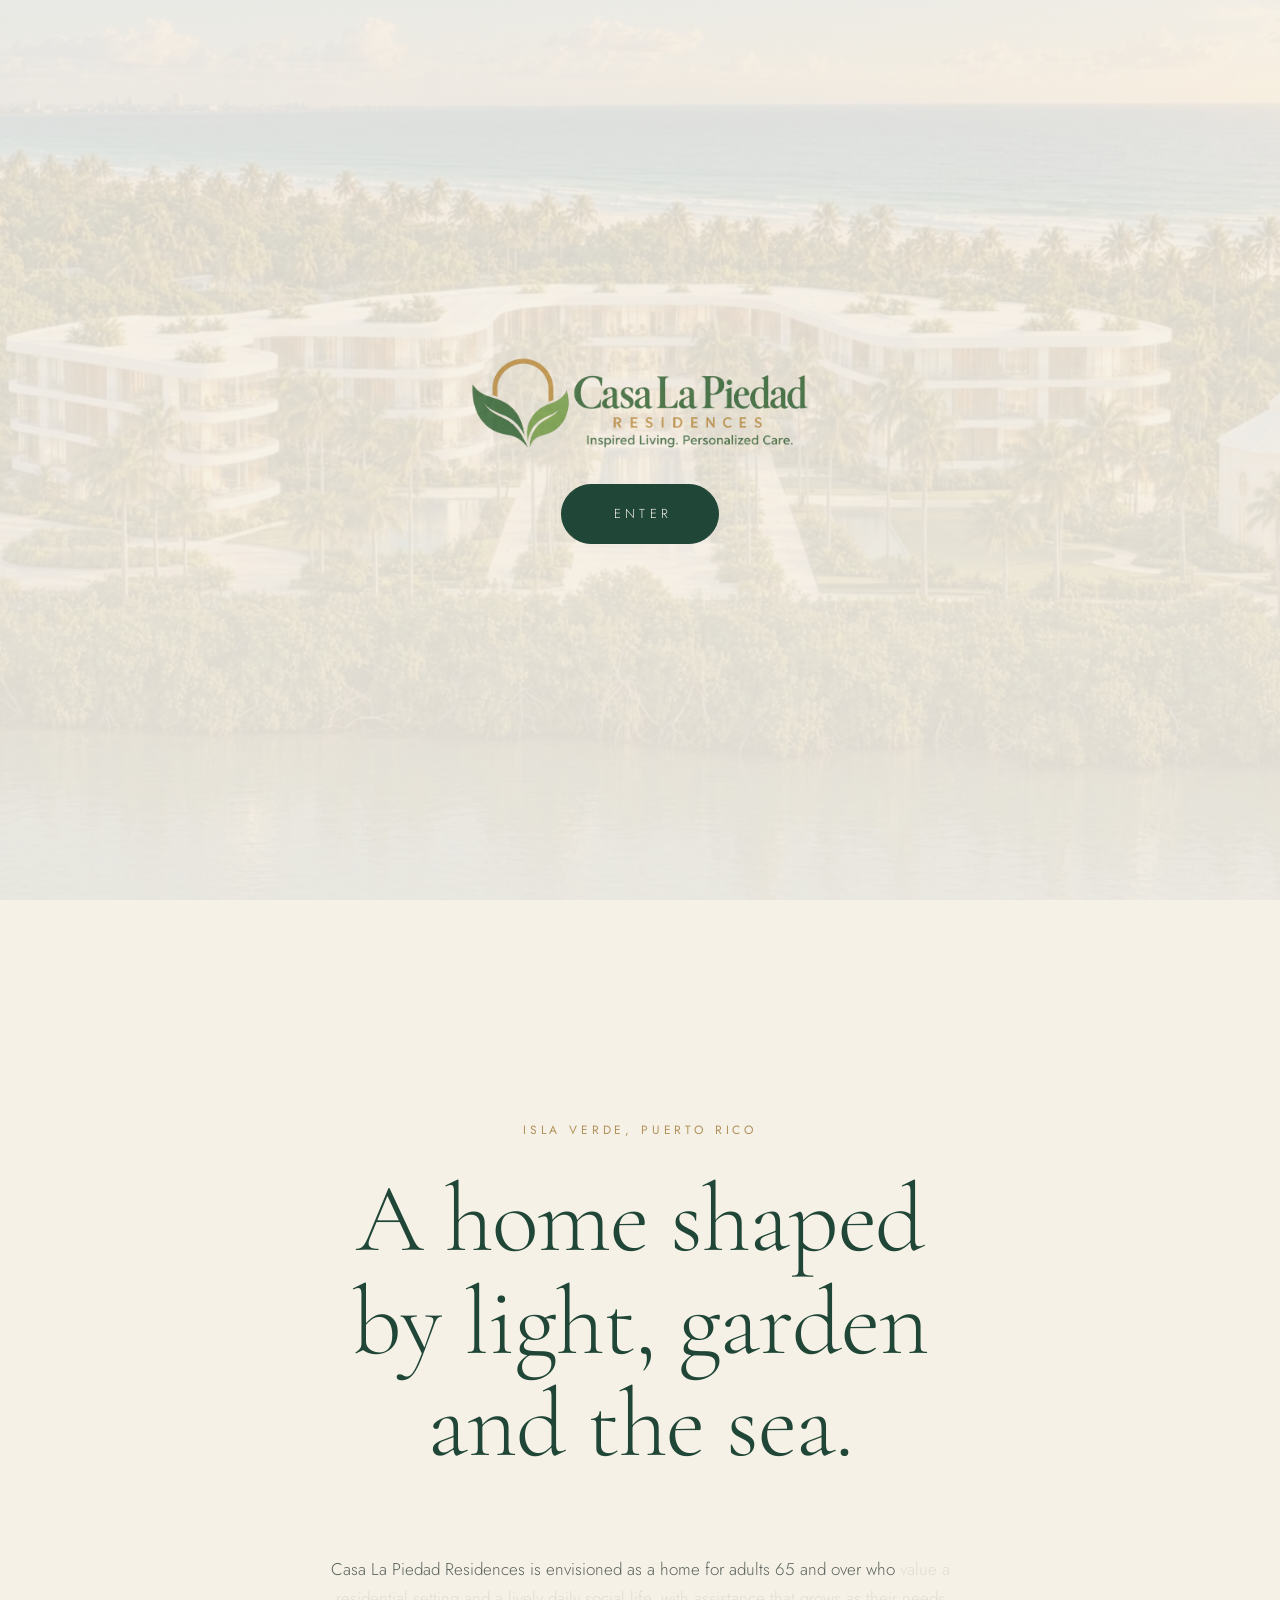
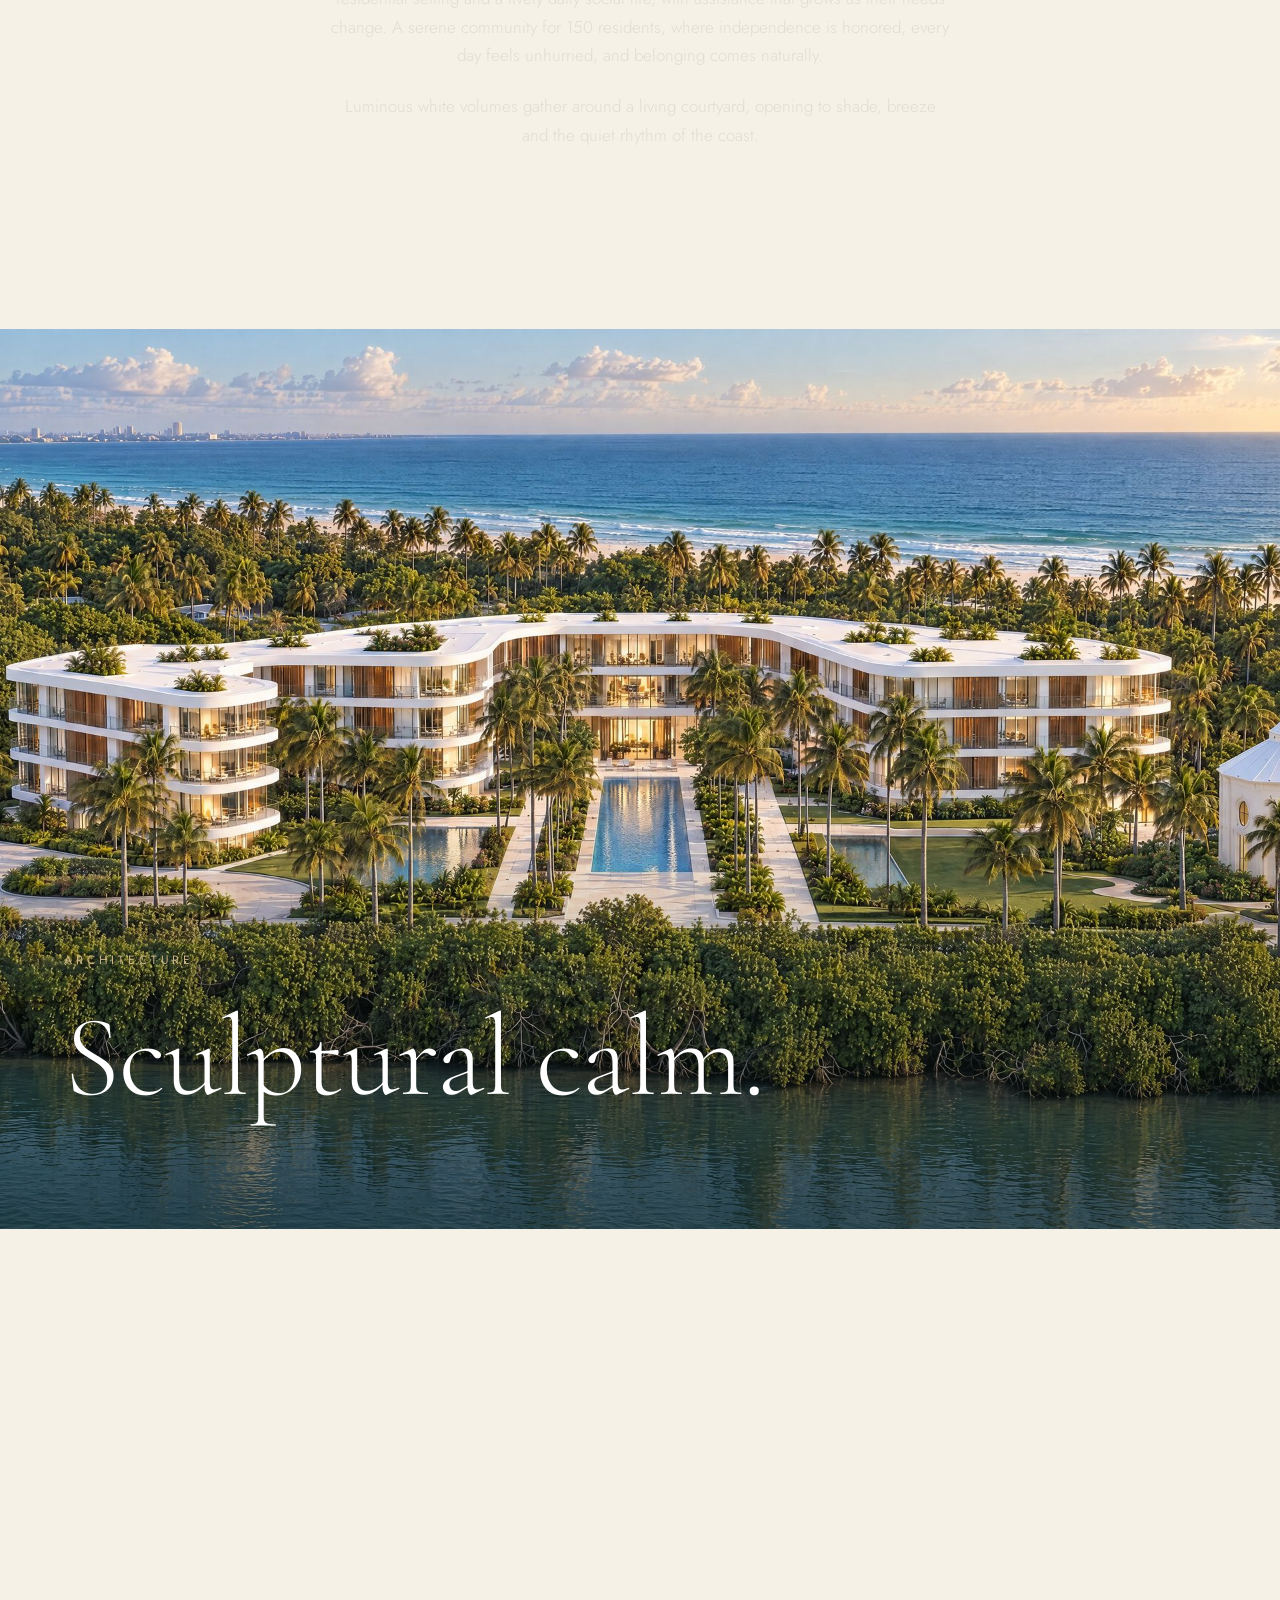
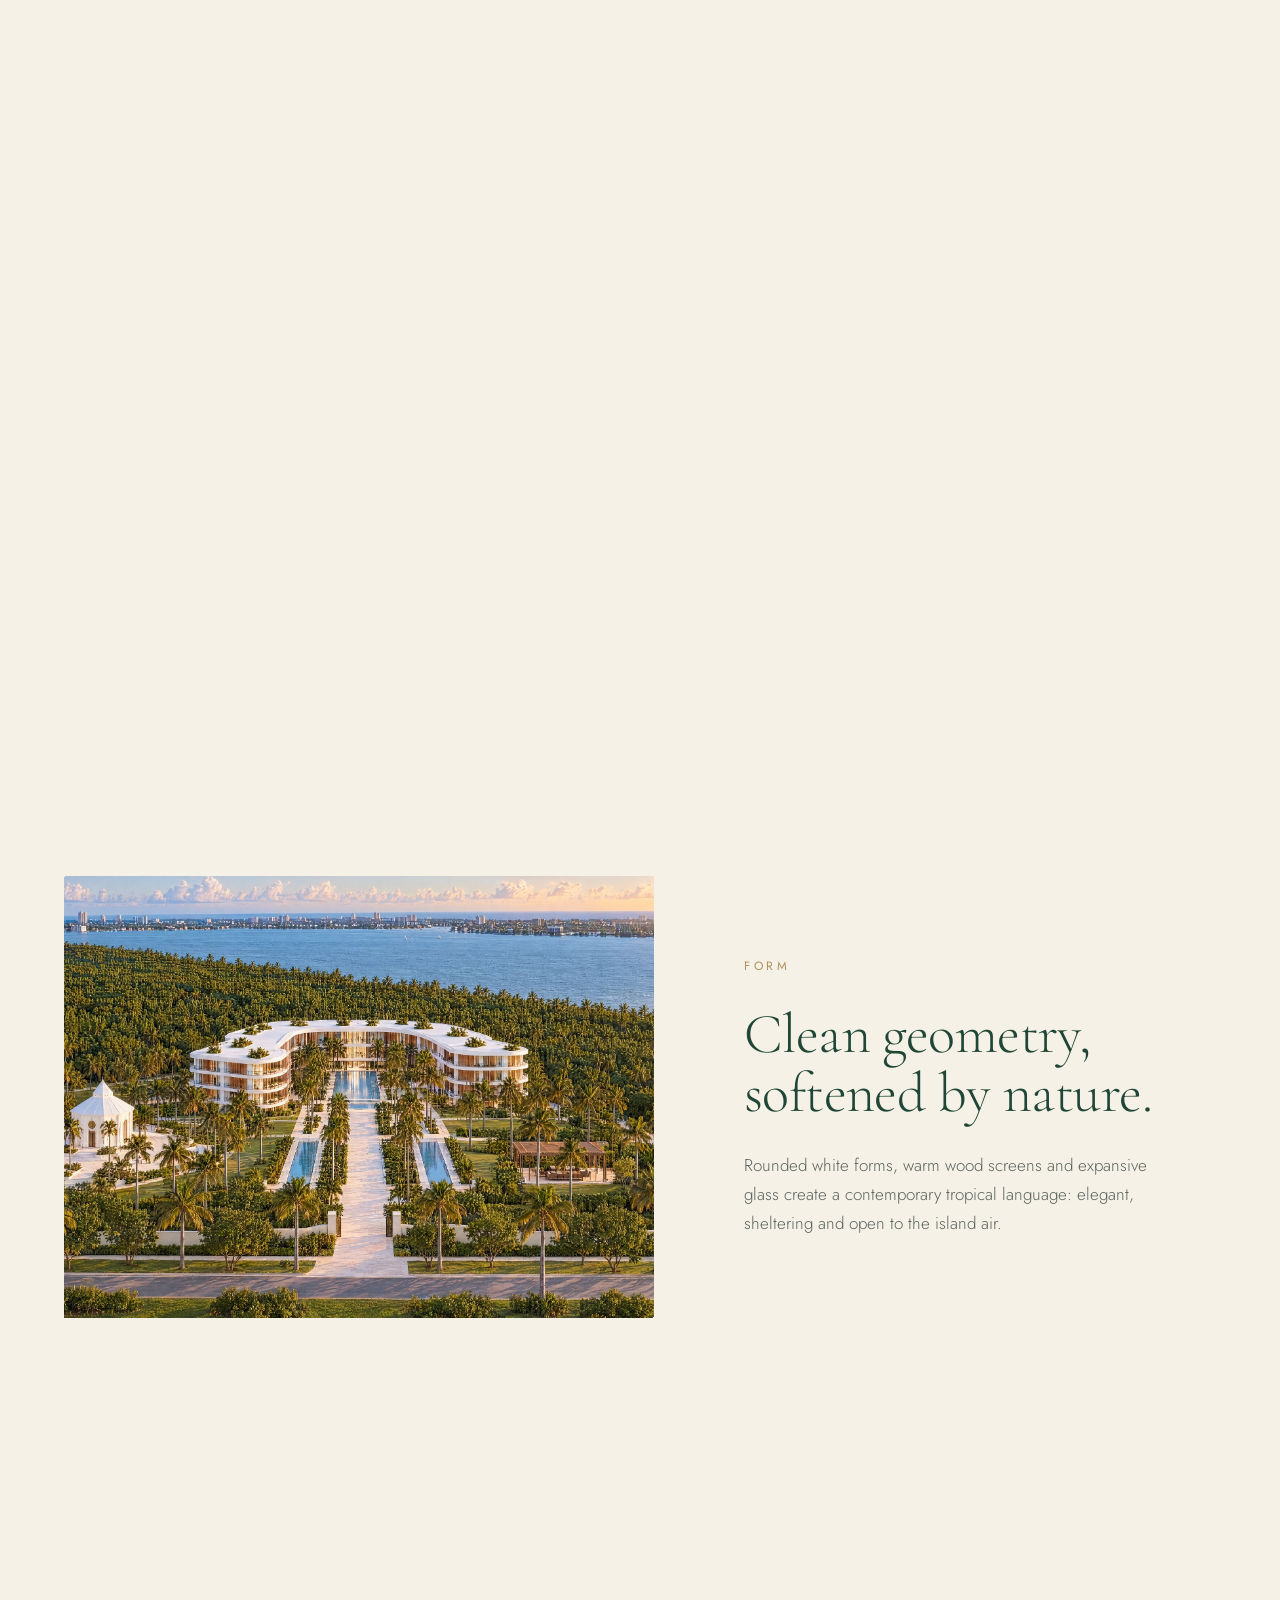
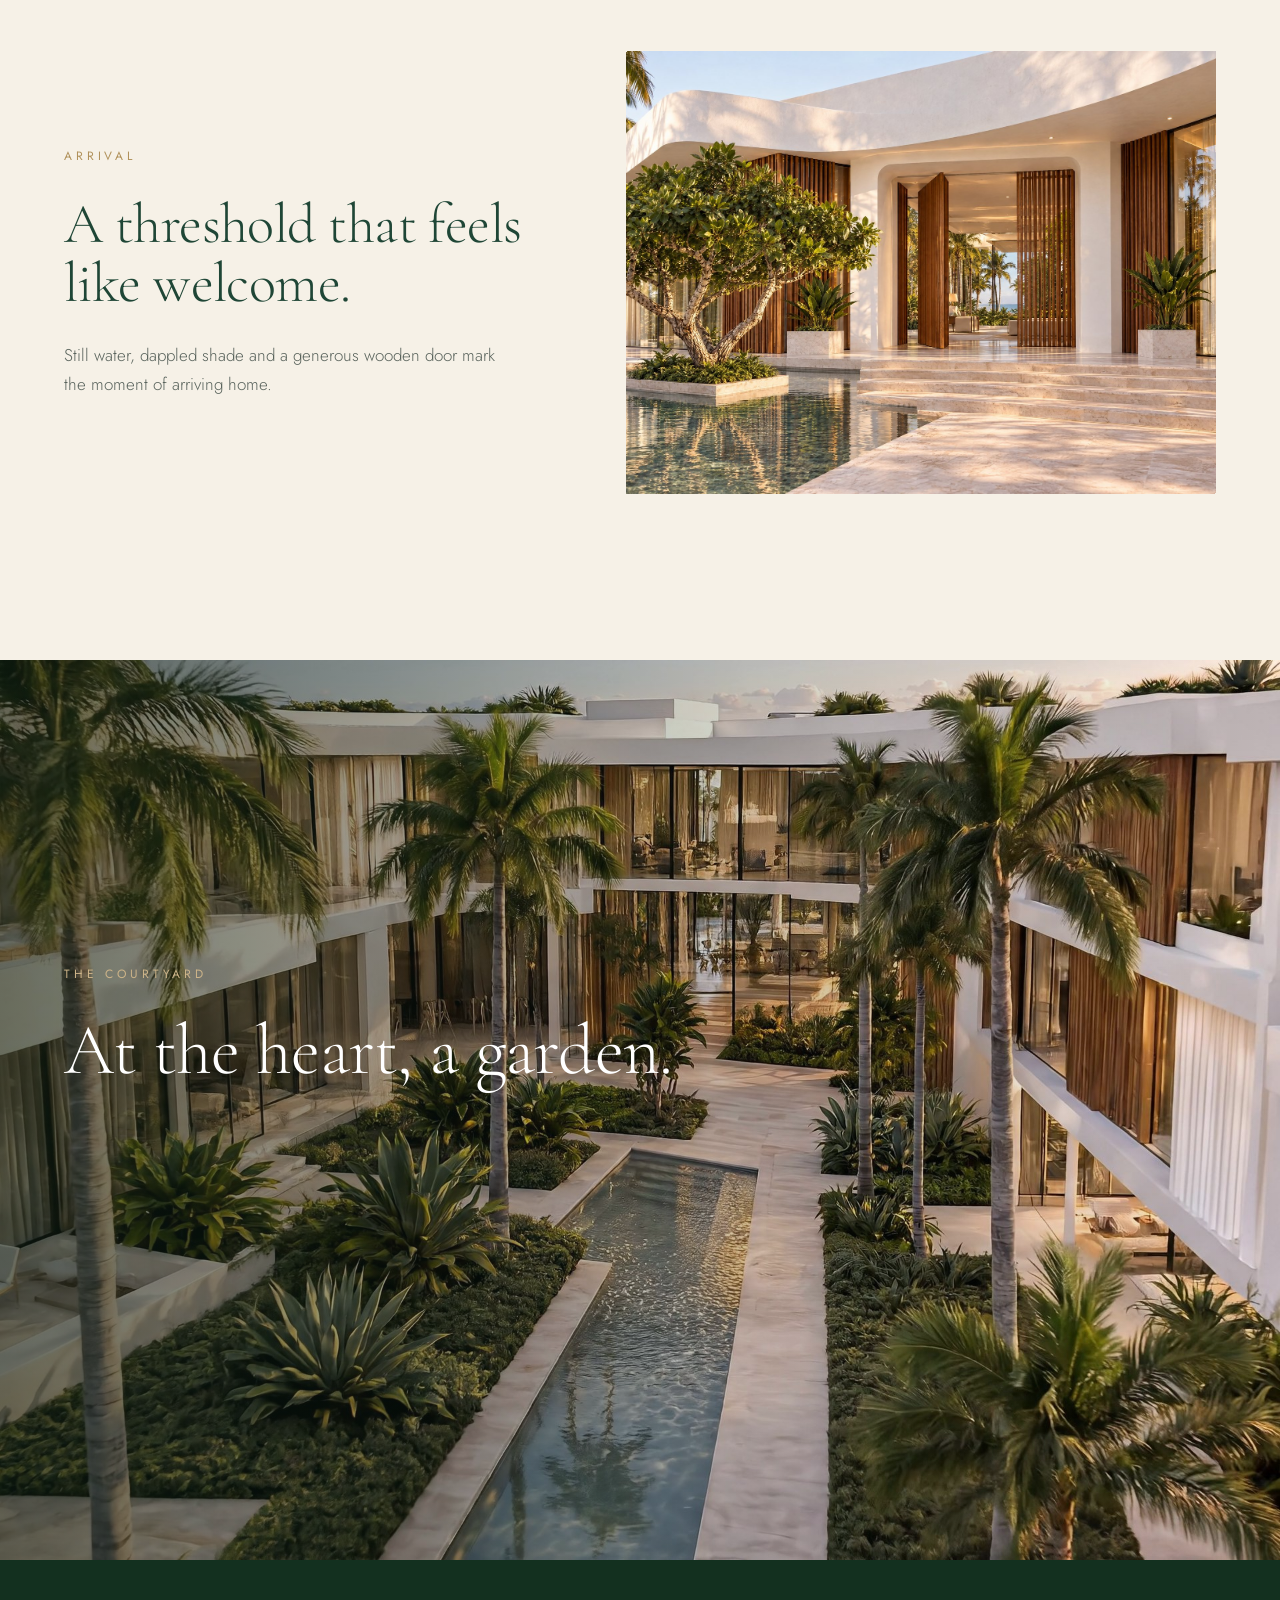
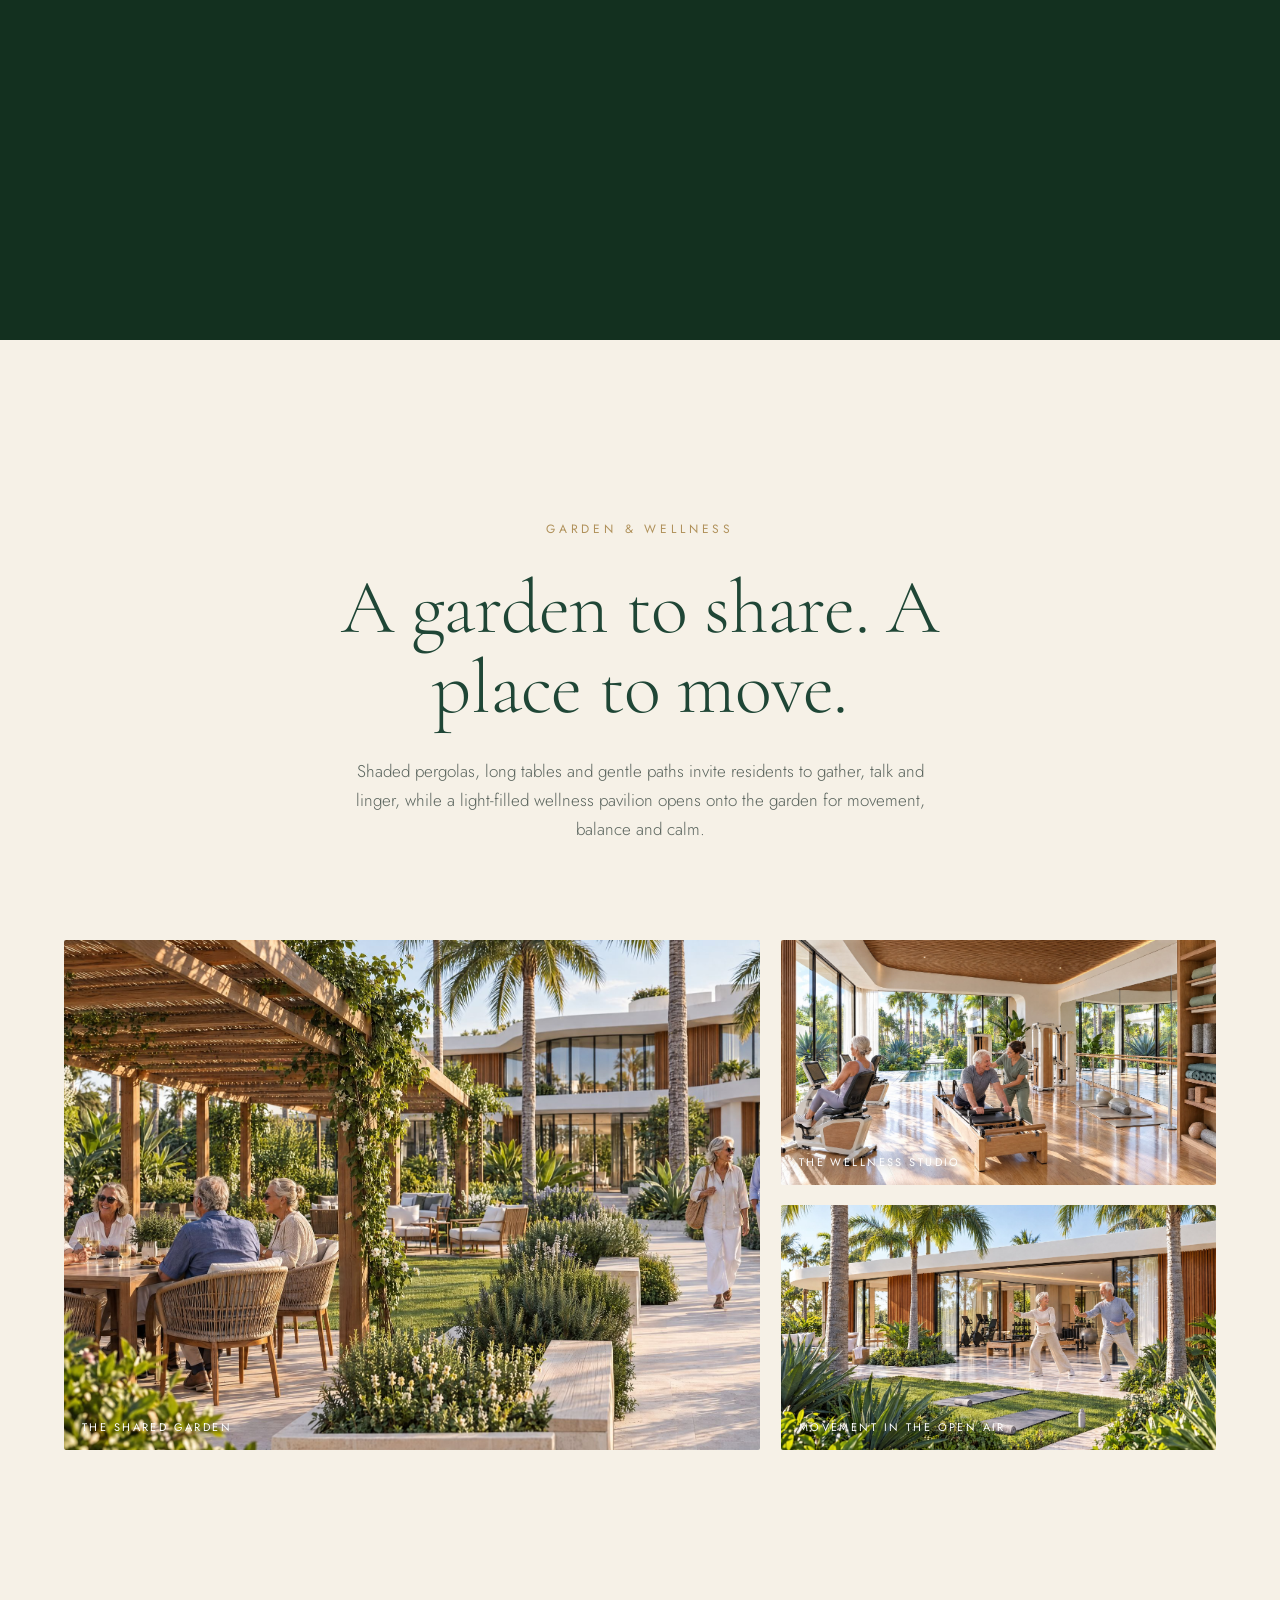
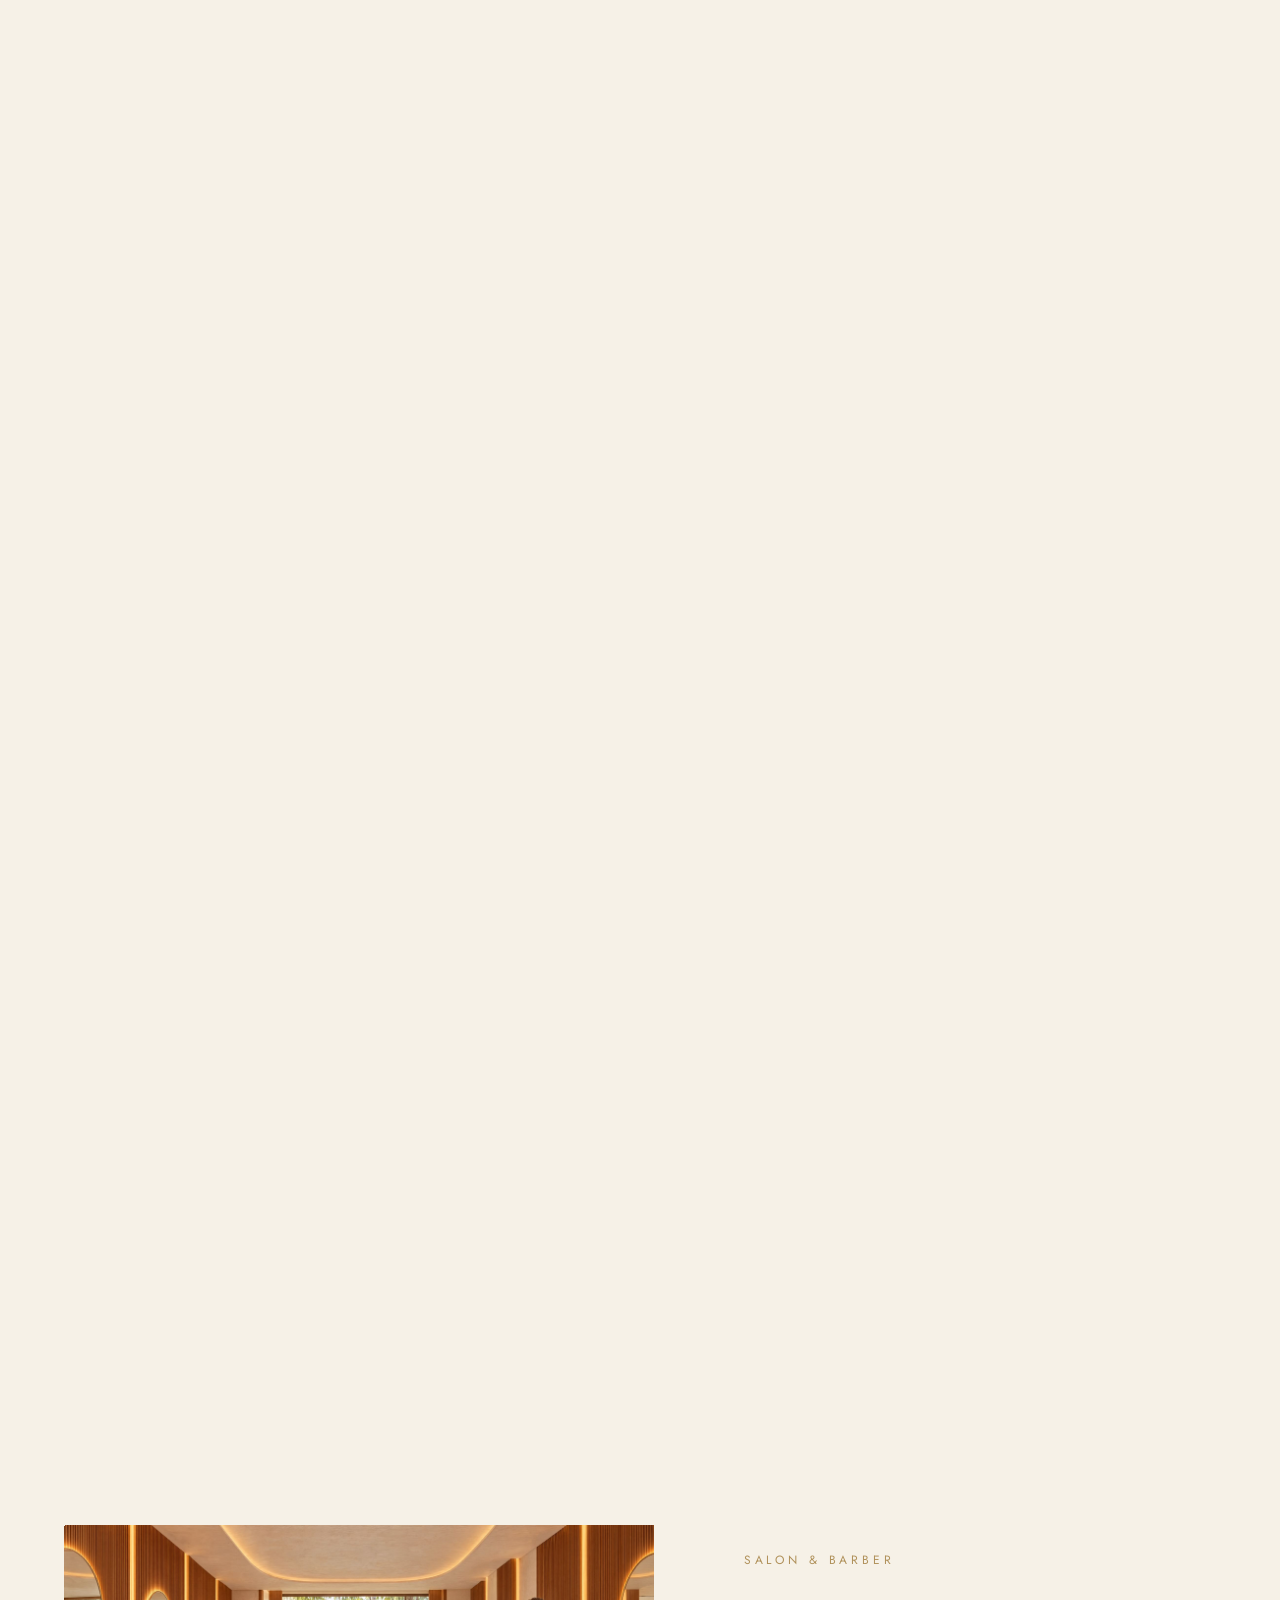
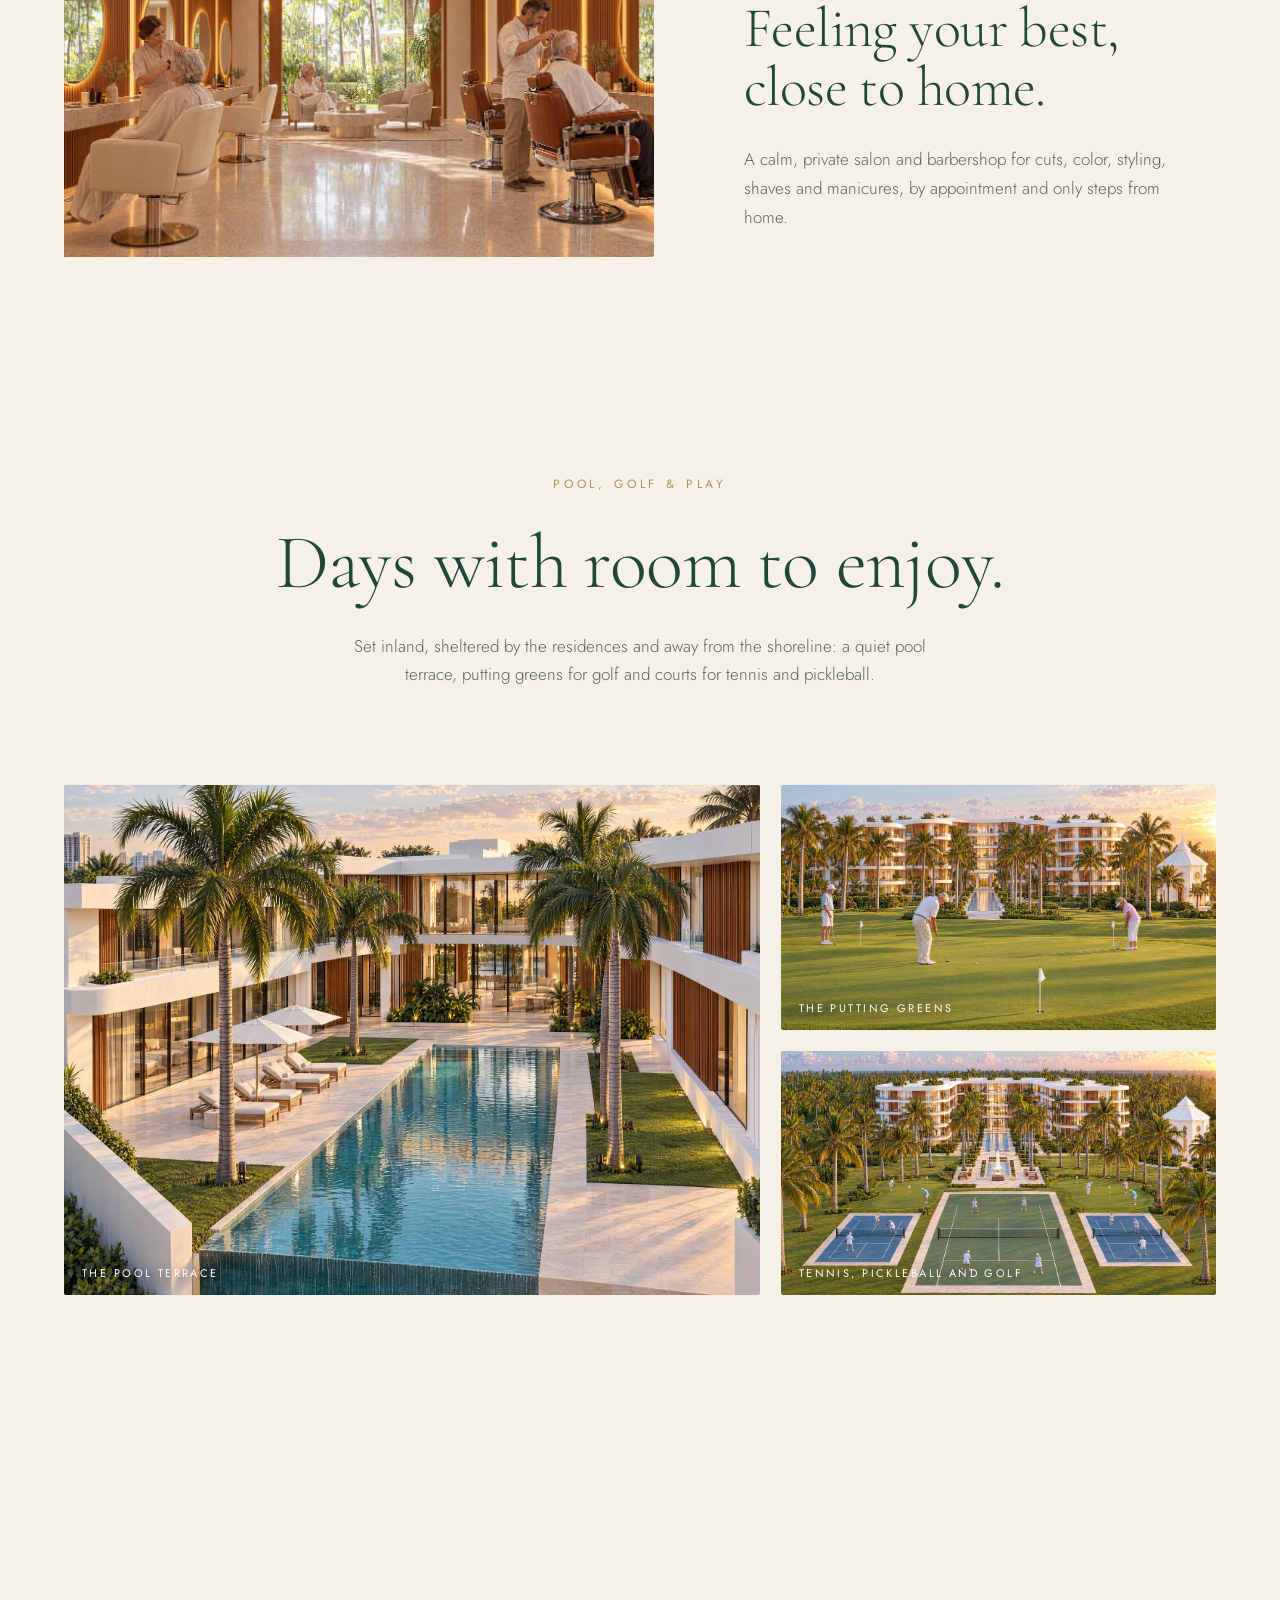
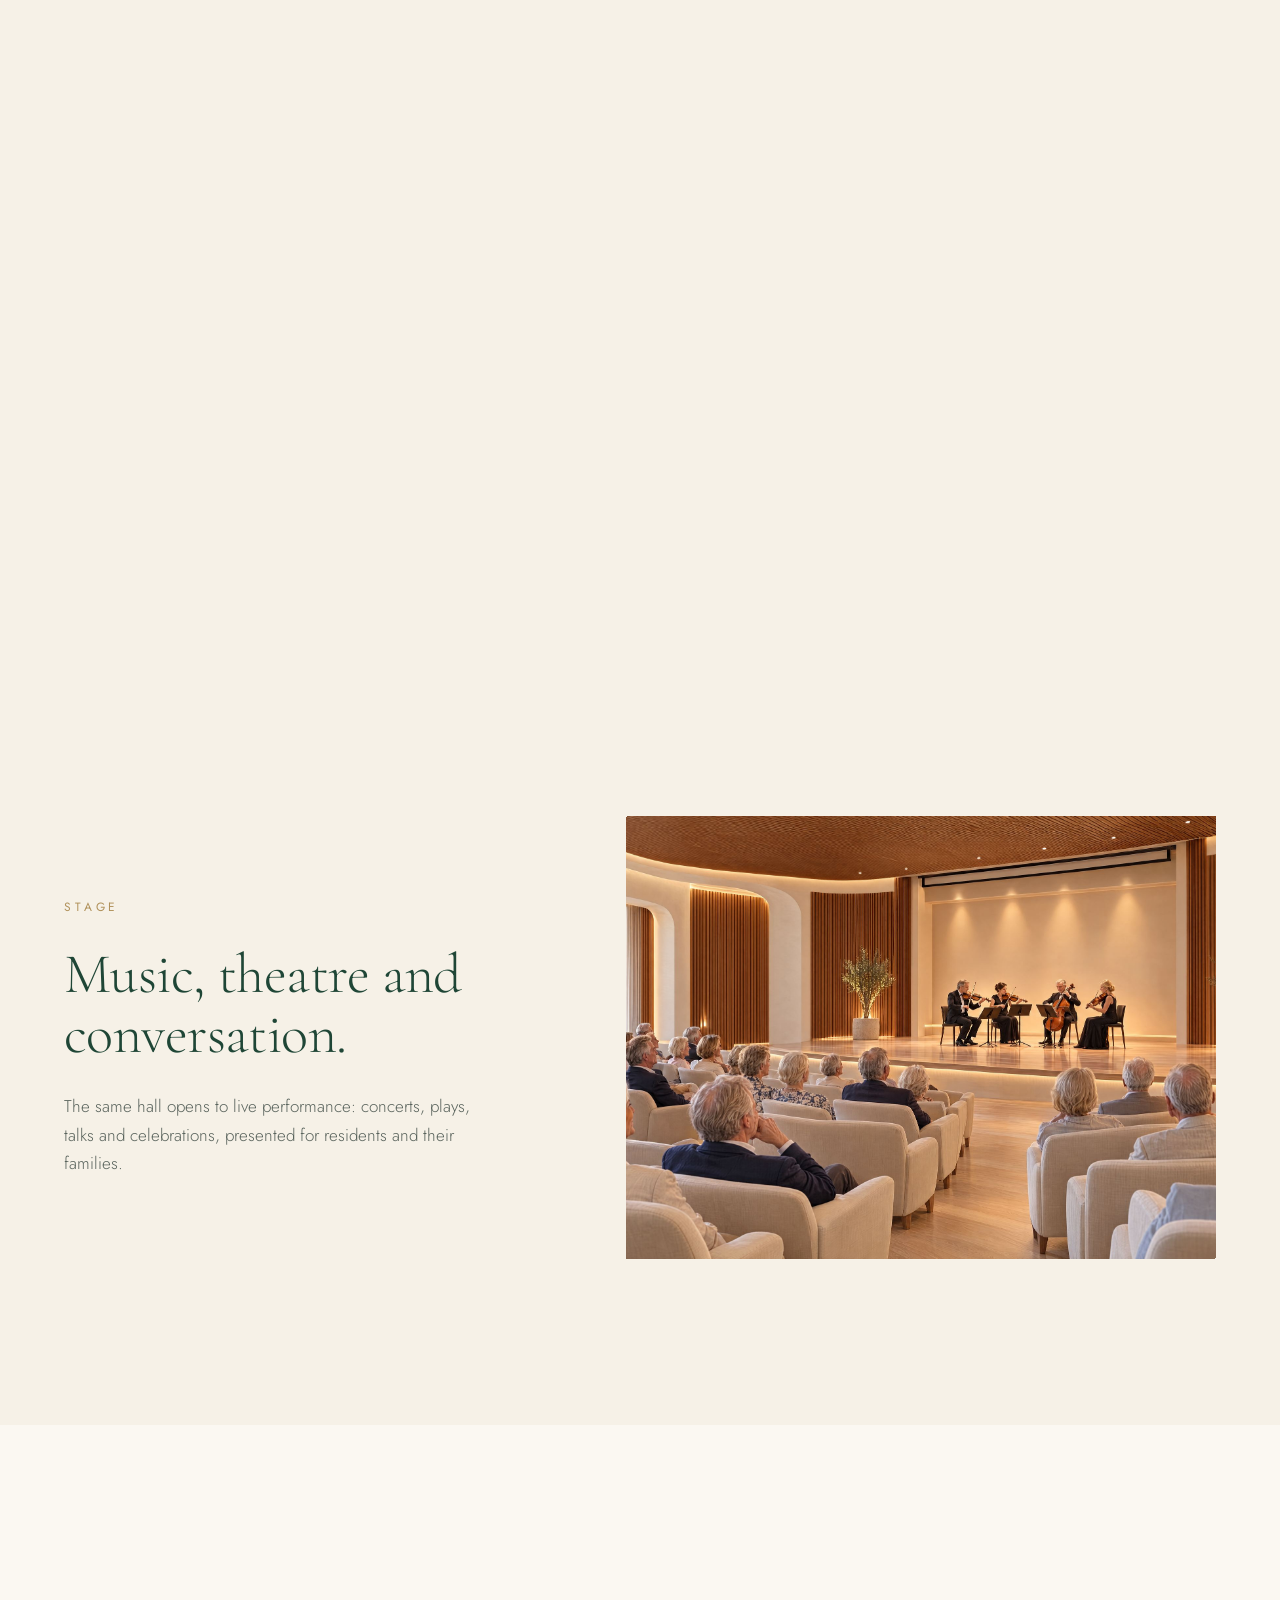
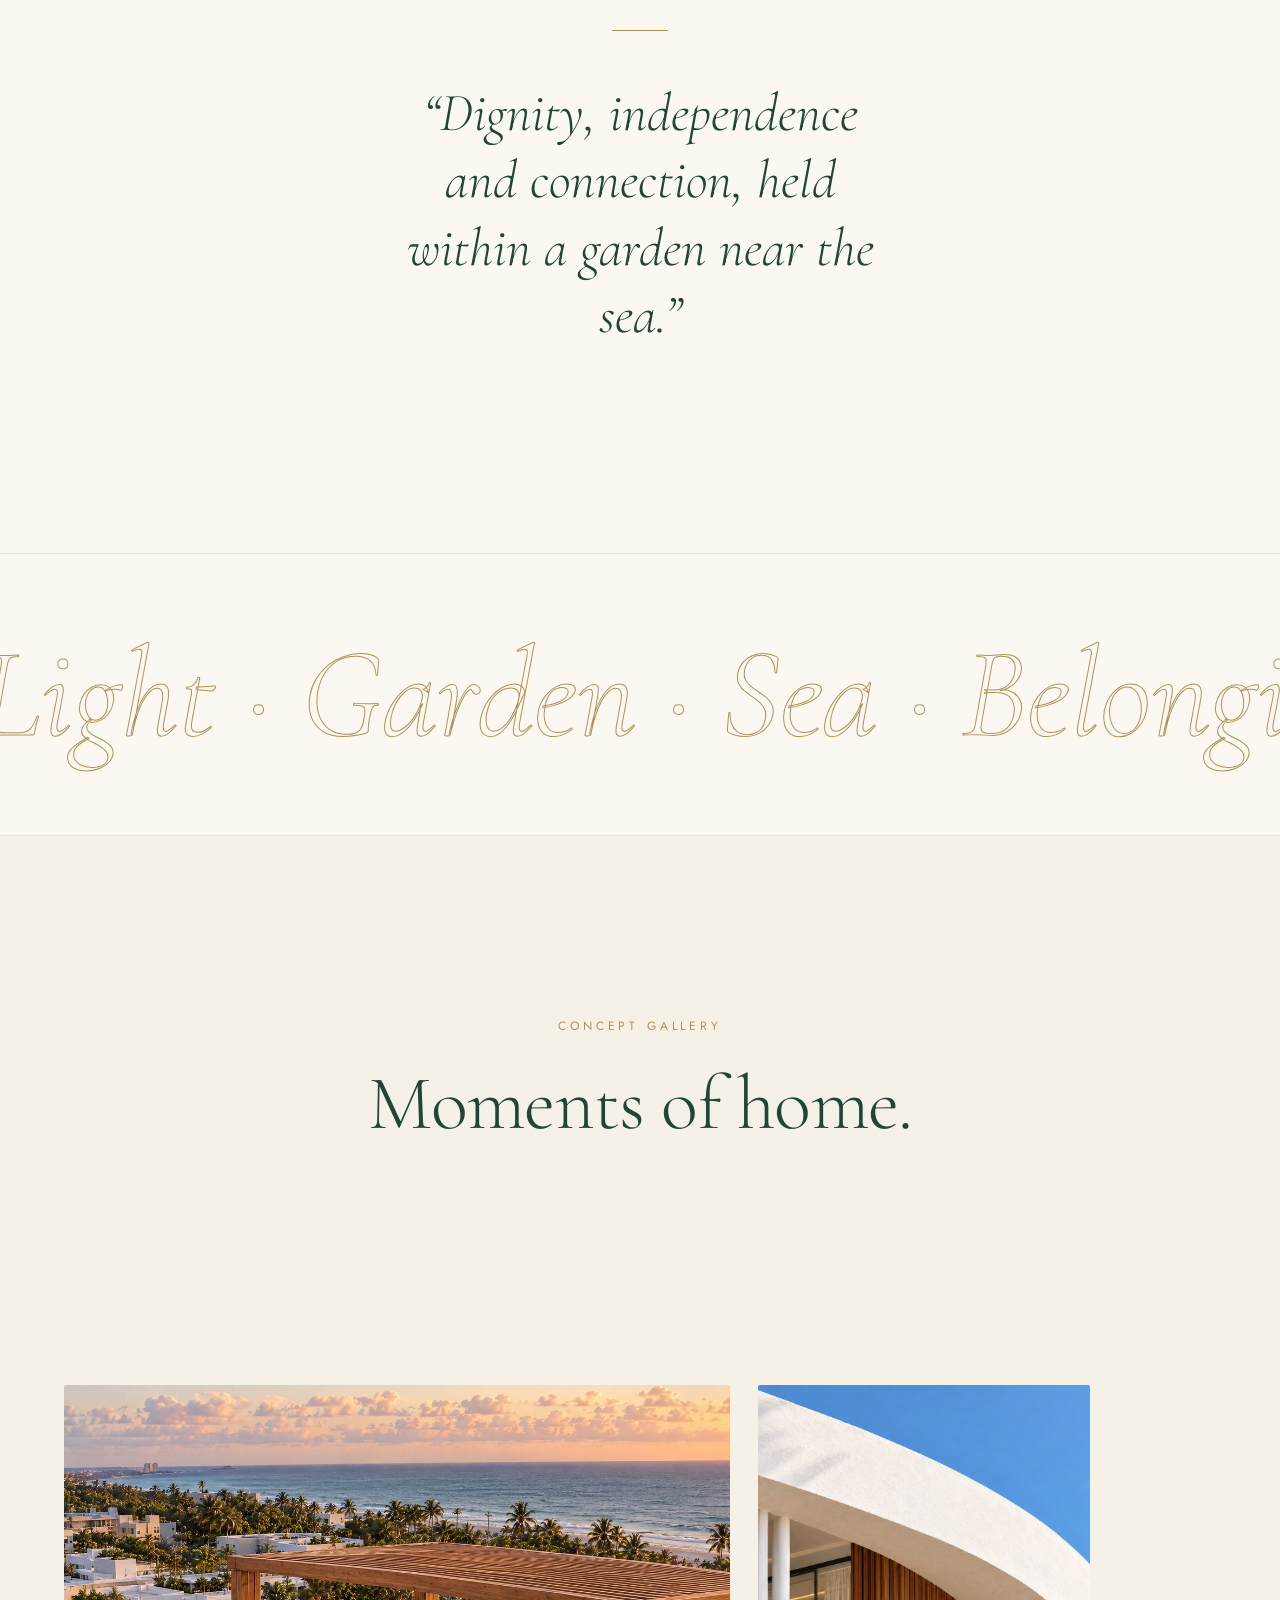
==== index.html @ bb7774e0 "Add dining, wellness bar and salon; centered courts with putting greens - New Dining section with a " ====
<!doctype html>
<html lang="en">
<head>
  <meta charset="utf-8">
  <meta name="viewport" content="width=device-width, initial-scale=1">
  <title>Casa La Piedad Residences · Isla Verde</title>
  <meta name="description" content="A conceptual vision for Casa La Piedad Residences in Isla Verde, Puerto Rico. Inspired Living. Personalized Care.">
  <meta name="theme-color" content="#f6f1e7">
  <link rel="canonical" href="https://casalapiedad.com/">
  <link rel="alternate" hreflang="en" href="https://casalapiedad.com/">
  <link rel="alternate" hreflang="es" href="https://casalapiedad.com/es/">
  <link rel="alternate" hreflang="x-default" href="https://casalapiedad.com/">
  <meta property="og:title" content="Casa La Piedad Residences">
  <meta property="og:description" content="Inspired Living. Personalized Care. A conceptual vision in Isla Verde, Puerto Rico.">
  <meta property="og:image" content="https://casalapiedad.com/assets/img/og.jpg?v=10">
  <meta property="og:url" content="https://casalapiedad.com/">
  <meta property="og:locale" content="en_US">
  <meta property="og:locale:alternate" content="es_PR">
  <meta property="og:type" content="website">
  <meta name="twitter:card" content="summary_large_image">
  <link rel="icon" href="/assets/brand/favicon.png?v=2" type="image/png">
  <link rel="apple-touch-icon" href="/assets/brand/apple-touch-icon.png?v=2">
  <link rel="preconnect" href="https://fonts.googleapis.com">
  <link rel="preconnect" href="https://fonts.gstatic.com" crossorigin>
  <link href="https://fonts.googleapis.com/css2?family=Cormorant+Garamond:ital,wght@0,300;0,400;0,500;1,300;1,400&family=Jost:wght@300;400;500&display=swap" rel="stylesheet">
  <link rel="preload" as="image" href="/assets/img/aerial.jpg?v=10">
  <link rel="preload" as="image" href="/assets/brand/logo.png?v=2">
  <link rel="stylesheet" href="/styles.css?v=12">
  <script>document.documentElement.classList.add('js');</script>
</head>
<body>

  <div class="opening" id="opening" aria-hidden="true"></div>
  <div class="gate" id="gate">
    <img class="gate__logo" src="/assets/brand/logo.png?v=2" alt="Casa La Piedad Residences">
    <button class="gate__btn" id="gateBtn" type="button" data-i18n="gate.enter">Enter</button>
  </div>

  <audio id="music" loop preload="auto" src="/assets/audio/ambient.mp3?v=1"></audio>
  <button class="soundtoggle" id="soundToggle" type="button" aria-pressed="false" data-i18n-aria="sound.toggle" aria-label="Play or pause the music">
    <span class="soundtoggle__bars" aria-hidden="true"><i></i><i></i><i></i><i></i></span>
    <span class="soundtoggle__label soundtoggle__label--on" data-i18n="sound.label">Sound</span>
    <span class="soundtoggle__label soundtoggle__label--off" data-i18n="sound.tap">Tap for sound</span>
  </button>

  <header class="topbar" id="topbar">
    <a class="topbar__brand" href="#top" aria-label="Casa La Piedad Residences">
      <img src="/assets/brand/logo.png?v=2" alt="Casa La Piedad Residences" class="topbar__logo">
    </a>
    <nav class="topbar__nav" aria-label="Sections">
      <a href="#vision" data-i18n="nav.vision">Vision</a>
      <a href="#architecture" data-i18n="nav.architecture">Architecture</a>
      <a href="#courtyard" data-i18n="nav.courtyard">Courtyard</a>
      <a href="#wellness" data-i18n="nav.wellness">Wellness</a>
      <a href="#dining" data-i18n="nav.dining">Dining</a>
      <a href="#leisure" data-i18n="nav.leisure">Leisure</a>
      <a href="#culture" data-i18n="nav.culture">Culture</a>
      <a href="#gallery" data-i18n="nav.gallery">Gallery</a>
    </nav>
    <nav class="langswitch" aria-label="Language / Idioma">
      <a href="/es/" hreflang="es" lang="es" data-lang="es">ES</a>
      <span aria-hidden="true">·</span>
      <a href="/" hreflang="en" lang="en" data-lang="en" aria-current="true">EN</a>
    </nav>
  </header>

  <!-- Opening -->
  <section class="hero" id="top">
    <div class="hero__media">
      <img class="hero__poster" src="/assets/img/aerial.jpg?v=10" alt="" aria-hidden="true">
      <video class="hero__video" id="heroVideo" muted playsinline loop preload="none" poster="/assets/img/aerial.jpg?v=10" aria-hidden="true"
        data-src="/assets/video/flyover.mp4?v=15" data-src-small="/assets/video/flyover-720.mp4?v=15"></video>
      <div class="hero__veil"></div>
    </div>
    <div class="hero__content">
      <h1 class="hero__brand"><img src="/assets/brand/logo.png?v=2" alt="Casa La Piedad Residences. Inspired Living. Personalized Care." class="hero__logo"></h1>
      <a href="#vision" class="btn btn--light" id="exploreBtn" data-i18n="hero.cta">Explore the Vision</a>
    </div>
    <nav class="langswitch langswitch--hero" aria-label="Language / Idioma">
      <a href="/es/" hreflang="es" lang="es" data-lang="es">ES</a>
      <span aria-hidden="true">·</span>
      <a href="/" hreflang="en" lang="en" data-lang="en" aria-current="true">EN</a>
    </nav>
    <span class="cinema__bar cinema__bar--top" aria-hidden="true"></span>
    <span class="cinema__bar cinema__bar--bottom" aria-hidden="true"></span>
    <button class="cinema__skip" id="cinemaSkip" type="button" data-i18n="cinema.skip">Skip film</button>
    <p class="label label--hero" data-i18n="label">Conceptual vision · Casa La Piedad, Isla Verde</p>
    <button class="hero__sound" id="motionToggle" type="button" aria-pressed="false" data-i18n-aria="hero.pause" aria-label="Pause film">
      <span class="pause-icon" aria-hidden="true"></span>
    </button>
  </section>

  <!-- Introduction -->
  <section class="intro" id="vision">
    <p class="eyebrow reveal" data-i18n="intro.eyebrow">Isla Verde, Puerto Rico</p>
    <h2 class="intro__title reveal" data-i18n="intro.title">A home shaped by light, garden and the sea.</h2>
    <div class="intro__body reveal">
      <p data-i18n="intro.p1">Casa La Piedad Residences is envisioned as a home for adults 65 and over who value a residential setting and a lively daily social life, with assistance that grows as their needs change. A serene community for 150 residents, where independence is honored, every day feels unhurried, and belonging comes naturally.</p>
      <p data-i18n="intro.p2">Luminous white volumes gather around a living courtyard, opening to shade, breeze and the quiet rhythm of the coast.</p>
    </div>
  </section>

  <!-- Immersive architecture -->
  <section class="immersive" id="architecture">
    <div class="immersive__sticky">
    <figure class="immersive__frame">
      <video class="motion" muted loop playsinline preload="none" poster="/assets/img/establishing.jpg?v=11" data-src="/assets/video/clips/establishing.mp4?v=1" role="img" aria-label="Conceptual view from Laguna Los Corozos of the residence and church, with the beach and ocean beyond"></video>
    </figure>
    <div class="immersive__caption">
      <p class="eyebrow eyebrow--light" data-i18n="arch.eyebrow">Architecture</p>
      <h2 data-i18n="arch.title">Sculptural calm.</h2>
    </div>
    </div>
  </section>

  <section class="split">
    <figure class="split__image reveal">
      <video class="motion" muted loop playsinline preload="none" poster="/assets/img/form.jpg?v=11" data-src="/assets/video/clips/form.mp4?v=2" role="img" aria-label="Conceptual view from Calle Marginal of the residence campus, with the church and Laguna Los Corozos behind"></video>
    </figure>
    <div class="split__text reveal">
      <p class="eyebrow" data-i18n="form.eyebrow">Form</p>
      <h2 data-i18n="form.title">Clean geometry, softened by nature.</h2>
      <p data-i18n="form.body">Rounded white forms, warm wood screens and expansive glass create a contemporary tropical language: elegant, sheltering and open to the island air.</p>
    </div>
  </section>

  <section class="split split--reverse">
    <figure class="split__image reveal">
      <video class="motion" muted loop playsinline preload="none" poster="/assets/img/arrival.jpg?v=5" data-src="/assets/video/clips/arrival.mp4?v=1" role="img" aria-label="Conceptual arrival portal with a wooden door, reflecting pool and tropical planting"></video>
    </figure>
    <div class="split__text reveal">
      <p class="eyebrow" data-i18n="arrival.eyebrow">Arrival</p>
      <h2 data-i18n="arrival.title">A threshold that feels like welcome.</h2>
      <p data-i18n="arrival.body">Still water, dappled shade and a generous wooden door mark the moment of arriving home.</p>
    </div>
  </section>

  <!-- Courtyard sequence -->
  <section class="courtyard" id="courtyard">
    <div class="courtyard__sticky">
      <div class="courtyard__stage">
        <video class="courtyard__img is-active motion" muted loop playsinline preload="none" poster="/assets/img/courtyard.jpg?v=5" data-src="/assets/video/clips/courtyard.mp4?v=1" role="img" aria-label="Conceptual courtyard with palms, reflecting pool and curved balconies"></video>
        <video class="courtyard__img motion" muted loop playsinline preload="none" poster="/assets/img/corridor.jpg?v=5" data-src="/assets/video/clips/corridor.mp4?v=1" role="img" aria-label="Conceptual light-filled gallery overlooking the courtyard"></video>
        <video class="courtyard__img motion" muted loop playsinline preload="none" poster="/assets/img/living.jpg?v=5" data-src="/assets/video/clips/living.mp4?v=1" role="img" aria-label="Conceptual double-height living room opening to the courtyard"></video>
        <div class="courtyard__veil"></div>
      </div>
      <div class="courtyard__copy">
        <p class="eyebrow eyebrow--light" data-i18n="court.eyebrow">The Courtyard</p>
        <ol class="courtyard__steps">
          <li class="is-active"><h2 data-i18n="court.s1">At the heart, a garden.</h2></li>
          <li><h2 data-i18n="court.s2">Light that moves with the day.</h2></li>
          <li><h2 data-i18n="court.s3">Inside and outside, as one.</h2></li>
        </ol>
      </div>
    </div>
    <div class="courtyard__track" aria-hidden="true">
      <span></span><span></span><span></span>
    </div>
  </section>

  <!-- Garden and wellness -->
  <section class="wellness" id="wellness">
    <header class="wellness__head reveal">
      <p class="eyebrow" data-i18n="well.eyebrow">Garden &amp; Wellness</p>
      <h2 data-i18n="well.title">A garden to share. A place to move.</h2>
      <p class="wellness__body" data-i18n="well.body">Shaded pergolas, long tables and gentle paths invite residents to gather, talk and linger, while a light-filled wellness pavilion opens onto the garden for movement, balance and calm.</p>
    </header>
    <div class="wellness__grid">
      <figure class="wellness__item wellness__item--big reveal">
        <video class="motion" muted loop playsinline preload="none" poster="/assets/img/garden.jpg?v=6" data-src="/assets/video/clips/garden.mp4?v=1" role="img" aria-label="Conceptual shared garden with a teak pergola where residents gather at a long table"></video>
        <figcaption data-i18n="well.cap1">The shared garden</figcaption>
      </figure>
      <figure class="wellness__item reveal">
        <video class="motion" muted loop playsinline preload="none" poster="/assets/img/gym.jpg?v=7" data-src="/assets/video/clips/gym.mp4?v=1" role="img" aria-label="Conceptual light-filled wellness studio where residents exercise with a physical therapist"></video>
        <figcaption data-i18n="well.cap2">The wellness studio</figcaption>
      </figure>
      <figure class="wellness__item reveal">
        <video class="motion" muted loop playsinline preload="none" poster="/assets/img/pavilion.jpg?v=7" data-src="/assets/video/clips/pavilion.mp4?v=1" role="img" aria-label="Conceptual wellness pavilion where two residents practise tai chi on the terrace"></video>
        <figcaption data-i18n="well.cap3">Movement in the open air</figcaption>
      </figure>
    </div>
  </section>

  <!-- Dining, nutrition and personal care -->
  <section class="split split--wide" id="dining">
    <figure class="split__image reveal">
      <video class="motion" muted loop playsinline preload="none" poster="/assets/img/restaurant.jpg?v=5" data-src="/assets/video/clips/restaurant.mp4?v=2" role="img" aria-label="Conceptual restaurant where residents dine at linen-dressed tables while a chef plates dishes in the open kitchen"></video>
    </figure>
    <div class="split__text reveal">
      <p class="eyebrow" data-i18n="dine.eyebrow">Dining</p>
      <h2 data-i18n="dine.title">A table worth gathering for.</h2>
      <p data-i18n="dine.body">Chef-led menus served in a warm, light-filled dining room that opens to the garden terrace: unhurried breakfasts, long lunches and candlelit dinners among friends.</p>
    </div>
  </section>

  <section class="split split--wide split--reverse">
    <figure class="split__image reveal">
      <video class="motion" muted loop playsinline preload="none" poster="/assets/img/wellnessbar.jpg?v=1" data-src="/assets/video/clips/wellnessbar.mp4?v=1" role="img" aria-label="Conceptual wellness bar where a nutritionist reviews a personal meal plan with two residents"></video>
    </figure>
    <div class="split__text reveal">
      <p class="eyebrow" data-i18n="bar.eyebrow">Wellness Bar</p>
      <h2 data-i18n="bar.title">Nourishment, personally guided.</h2>
      <p data-i18n="bar.body">Fresh juices, smoothies and light plates, with a nutritionist who helps each resident shape a personal meal plan for energy, balance and enjoyment.</p>
    </div>
  </section>

  <section class="split split--wide">
    <figure class="split__image reveal">
      <video class="motion" muted loop playsinline preload="none" poster="/assets/img/salon.jpg?v=1" data-src="/assets/video/clips/salon.mp4?v=1" role="img" aria-label="Conceptual salon and barbershop where a stylist and a barber attend to residents"></video>
    </figure>
    <div class="split__text reveal">
      <p class="eyebrow" data-i18n="salon.eyebrow">Salon &amp; Barber</p>
      <h2 data-i18n="salon.title">Feeling your best, close to home.</h2>
      <p data-i18n="salon.body">A calm, private salon and barbershop for cuts, color, styling, shaves and manicures, by appointment and only steps from home.</p>
    </div>
  </section>

  <!-- Pool, golf and play, set inland from the shore -->
  <section class="wellness wellness--leisure" id="leisure">
    <header class="wellness__head reveal">
      <p class="eyebrow" data-i18n="leis.eyebrow">Pool, Golf &amp; Play</p>
      <h2 data-i18n="leis.title">Days with room to enjoy.</h2>
      <p class="wellness__body" data-i18n="leis.body">Set inland, sheltered by the residences and away from the shoreline: a quiet pool terrace, putting greens for golf and courts for tennis and pickleball.</p>
    </header>
    <div class="wellness__grid">
      <figure class="wellness__item wellness__item--big reveal">
        <video class="motion" muted loop playsinline preload="none" poster="/assets/img/pool.jpg?v=4" data-src="/assets/video/clips/pool.mp4?v=1" role="img" aria-label="Conceptual pool terrace framed by the residences, away from the beach"></video>
        <figcaption data-i18n="leis.cap1">The pool terrace</figcaption>
      </figure>
      <figure class="wellness__item reveal">
        <video class="motion" muted loop playsinline preload="none" poster="/assets/img/putting.jpg?v=1" data-src="/assets/video/clips/putting.mp4?v=1" role="img" aria-label="Conceptual putting green where residents practise golf, with the residence and church behind"></video>
        <figcaption data-i18n="leis.cap2">The putting greens</figcaption>
      </figure>
      <figure class="wellness__item reveal">
        <video class="motion" muted loop playsinline preload="none" poster="/assets/img/courts.jpg?v=6" data-src="/assets/video/clips/courts.mp4?v=2" role="img" aria-label="Conceptual sports garden with a centered tennis court, two pickleball courts, putting greens and a modern fountain"></video>
        <figcaption data-i18n="leis.cap3">Tennis, pickleball and golf</figcaption>
      </figure>
    </div>
  </section>

  <!-- Cinema and stage -->
  <section class="split" id="culture">
    <figure class="split__image reveal">
      <video class="motion" muted loop playsinline preload="none" poster="/assets/img/cinema.jpg?v=2" data-src="/assets/video/clips/cinema.mp4?v=2" role="img" aria-label="Conceptual minimalist screening room where residents watch a film from wide armchairs"></video>
    </figure>
    <div class="split__text reveal">
      <p class="eyebrow" data-i18n="cine.eyebrow">Cinema</p>
      <h2 data-i18n="cine.title">Films, in good company.</h2>
      <p data-i18n="cine.body">A minimal screening room with wide, comfortable armchairs, step-free aisles and warm acoustics, made for afternoon matinées and evening premieres among friends.</p>
    </div>
  </section>

  <section class="split split--reverse">
    <figure class="split__image reveal">
      <video class="motion" muted loop playsinline preload="none" poster="/assets/img/theatre.jpg?v=3" data-src="/assets/video/clips/theatre.mp4?v=3" role="img" aria-label="Conceptual performance hall where residents enjoy a string quartet on a low wooden stage"></video>
    </figure>
    <div class="split__text reveal">
      <p class="eyebrow" data-i18n="stage.eyebrow">Stage</p>
      <h2 data-i18n="stage.title">Music, theatre and conversation.</h2>
      <p data-i18n="stage.body">The same hall opens to live performance: concerts, plays, talks and celebrations, presented for residents and their families.</p>
    </div>
  </section>

  <!-- Belonging -->
  <section class="quote">
    <p class="quote__text reveal" data-i18n="quote">“Dignity, independence and connection, held within a garden near the sea.”</p>
  </section>

  <!-- Words in motion -->
  <div class="marquee" aria-hidden="true">
    <div class="marquee__track">
      <span data-i18n="marquee">Light · Garden · Sea · Belonging · Home · </span>
      <span data-i18n="marquee">Light · Garden · Sea · Belonging · Home · </span>
      <span data-i18n="marquee">Light · Garden · Sea · Belonging · Home · </span>
    </div>
  </div>

  <!-- Gallery -->
  <section class="gallery" id="gallery">
    <header class="gallery__head reveal">
      <p class="eyebrow" data-i18n="gallery.eyebrow">Concept Gallery</p>
      <h2 data-i18n="gallery.title">Moments of home.</h2>
    </header>
    <div class="hscroll">
    <div class="hscroll__sticky">
    <div class="gallery__grid">
      <button class="tile tile--wide reveal" data-full="/assets/img/rooftop.jpg?v=5" data-i18n-cap="cap.rooftop" data-caption="Garden terrace at sunset">
        <video class="motion" muted loop playsinline preload="none" poster="/assets/img/rooftop.jpg?v=5" data-src="/assets/video/clips/rooftop.mp4?v=1" role="img" aria-label="Conceptual rooftop garden terrace at sunset"></video>
      </button>
      <button class="tile tile--tall reveal" data-full="/assets/img/detail.jpg?v=5" data-i18n-cap="cap.detail" data-caption="Light, shadow and texture">
        <video class="motion" muted loop playsinline preload="none" poster="/assets/img/detail.jpg?v=5" data-src="/assets/video/clips/detail.mp4?v=1" role="img" aria-label="Conceptual detail of a curved white balcony with wood screen"></video>
      </button>
      <button class="tile reveal" data-full="/assets/img/suite.jpg?v=5" data-i18n-cap="cap.suite" data-caption="A private residence">
        <video class="motion" muted loop playsinline preload="none" poster="/assets/img/suite.jpg?v=5" data-src="/assets/video/clips/suite.mp4?v=1" role="img" aria-label="Conceptual light-filled private residence"></video>
      </button>
      <button class="tile reveal" data-full="/assets/img/living.jpg?v=5" data-i18n-cap="cap.living" data-caption="Gathering spaces">
        <video class="motion" muted loop playsinline preload="none" poster="/assets/img/living.jpg?v=5" data-src="/assets/video/clips/living.mp4?v=1" role="img" aria-label="Conceptual communal living room"></video>
      </button>
      <button class="tile tile--wide reveal" data-full="/assets/img/garden-aerial.jpg?v=8" data-i18n-cap="cap.gardenAerial" data-caption="Garden and wellness pavilion">
        <video class="motion" muted loop playsinline preload="none" poster="/assets/img/garden-aerial.jpg?v=8" data-src="/assets/video/clips/garden-aerial.mp4?v=1" role="img" aria-label="Conceptual aerial view of the garden and wellness pavilion beside the residences"></video>
      </button>
      <button class="tile tile--wide reveal" data-full="/assets/img/descent.jpg?v=5" data-i18n-cap="cap.descent" data-caption="Approaching the entrance">
        <video class="motion" muted loop playsinline preload="none" poster="/assets/img/descent.jpg?v=5" data-src="/assets/video/clips/descent.mp4?v=1" role="img" aria-label="Conceptual low aerial view toward the entrance"></video>
      </button>
      <button class="tile reveal" data-full="/assets/img/courtyard.jpg?v=5" data-i18n-cap="cap.courtyard" data-caption="The courtyard">
        <video class="motion" muted loop playsinline preload="none" poster="/assets/img/courtyard.jpg?v=5" data-src="/assets/video/clips/courtyard.mp4?v=1" role="img" aria-label="Conceptual courtyard garden"></video>
      </button>
    </div>
    </div>
    </div>
  </section>

  <!-- Closing -->
  <footer class="closing">
    <img src="/assets/brand/logo.png?v=2" alt="Casa La Piedad Residences. Inspired Living. Personalized Care." class="closing__logo" loading="lazy">
    <p class="closing__line" data-i18n="closing">A serene, modern place to call home.</p>
    <p class="label" data-i18n="label">Conceptual vision · Casa La Piedad, Isla Verde</p>
    <p class="fineprint" data-i18n="disclaimer">All imagery is conceptual and illustrates proposed architecture. It does not depict an existing, approved or permitted development. Architectural inspiration: Casa La Piedad by Cotaparedes Arquitectos.</p>
  </footer>

  <!-- Lightbox -->
  <div class="lightbox" id="lightbox" role="dialog" aria-modal="true" aria-label="Image viewer" hidden>
    <button class="lightbox__close" id="lightboxClose" type="button" aria-label="Close">&times;</button>
    <figure>
      <img id="lightboxImg" src="" alt="">
      <figcaption id="lightboxCap"></figcaption>
    </figure>
  </div>

  <script src="https://cdn.jsdelivr.net/npm/lenis@1.1.13/dist/lenis.min.js" defer></script>
  <script src="/main.js?v=11" defer></script>
</body>
</html>
---- styles.css ----
:root {
  --ivory: #f6f1e7;
  --ivory-deep: #eee6d6;
  --paper: #fbf8f2;
  --green: #1f4636;
  --green-deep: #13301f;
  --green-soft: #5c7a62;
  --gold: #b0915a;
  --gold-soft: #cdb489;
  --ink: #23302a;
  --ink-soft: #5a645d;
  --white: #ffffff;
  --serif: "Cormorant Garamond", "Times New Roman", serif;
  --sans: "Jost", "Helvetica Neue", Arial, sans-serif;
  --gutter: clamp(20px, 5vw, 72px);
  --ease: cubic-bezier(.22, .61, .36, 1);
}

*, *::before, *::after { box-sizing: border-box; }
html { scroll-behavior: smooth; -webkit-text-size-adjust: 100%; }
body {
  margin: 0;
  background: var(--ivory);
  color: var(--ink);
  font-family: var(--sans);
  font-weight: 300;
  font-size: 17px;
  line-height: 1.7;
  -webkit-font-smoothing: antialiased;
  overflow-x: hidden;
}
img, video { display: block; max-width: 100%; }
a { color: inherit; }
h1, h2 { font-family: var(--serif); font-weight: 300; margin: 0; letter-spacing: -.01em; line-height: 1.05; }
p { margin: 0; }

.eyebrow {
  font-size: 12px;
  letter-spacing: .32em;
  text-transform: uppercase;
  color: var(--gold);
  font-weight: 400;
  margin-bottom: 28px;
}
.eyebrow--light { color: var(--gold-soft); }

.label {
  font-size: 11px;
  letter-spacing: .24em;
  text-transform: uppercase;
  color: var(--ink-soft);
}

/* Top bar */
.topbar {
  position: fixed;
  inset: 0 0 auto 0;
  z-index: 50;
  display: flex;
  align-items: center;
  justify-content: space-between;
  gap: 24px;
  padding: 18px var(--gutter);
  transition: background .6s var(--ease), transform .6s var(--ease), opacity .6s var(--ease);
  opacity: 0;
  transform: translateY(-100%);
  pointer-events: none;
}
.topbar.is-visible {
  opacity: 1;
  transform: none;
  pointer-events: auto;
  background: rgba(246, 241, 231, .88);
  backdrop-filter: blur(14px);
  -webkit-backdrop-filter: blur(14px);
  border-bottom: 1px solid rgba(176, 145, 90, .18);
}
.topbar__logo { height: 50px; width: auto; }
.topbar__brand { flex-shrink: 0; }
.topbar__nav { display: flex; gap: clamp(12px, 2.6vw - 4px, 36px); }
.topbar__nav a {
  text-decoration: none;
  font-size: 12px;
  letter-spacing: .22em;
  text-transform: uppercase;
  color: var(--green);
  position: relative;
}
.topbar__nav a::after {
  content: "";
  position: absolute;
  left: 0; right: 0; bottom: -6px;
  height: 1px;
  background: var(--gold);
  transform: scaleX(0);
  transform-origin: left;
  transition: transform .5s var(--ease);
}
.topbar__nav a:hover::after { transform: scaleX(1); }
@media (max-width: 1240px) { .topbar__nav a { font-size: 11px; letter-spacing: .16em; } }
@media (max-width: 1060px) { .topbar__nav { gap: 12px; } .topbar__nav a { font-size: 10.5px; letter-spacing: .12em; } }
@media (max-width: 1000px) { .topbar__nav { display: none; } }
.langswitch {
  display: flex;
  align-items: center;
  gap: 10px;
  font: 400 12px/1 var(--sans);
  letter-spacing: .22em;
  color: var(--green);
}
.langswitch a {
  text-decoration: none;
  padding: 8px 2px;
  opacity: .55;
  border-bottom: 1px solid transparent;
  transition: opacity .4s var(--ease), border-color .4s var(--ease);
}
.langswitch a:hover { opacity: 1; }
.langswitch a[aria-current] { opacity: 1; border-bottom-color: var(--gold); }
.langswitch span { opacity: .4; }
.langswitch--hero {
  position: absolute;
  z-index: 3;
  top: 22px;
  right: var(--gutter);
  color: var(--white);
  animation: rise 2.2s var(--ease) .6s both;
}
.langswitch--hero a[aria-current] { border-bottom-color: var(--gold-soft); }

/* Hero */
.hero {
  position: relative;
  height: 100vh;
  height: 100svh;
  min-height: 560px;
  overflow: hidden;
  color: var(--white);
  display: grid;
  place-items: center;
  text-align: center;
}
.hero__media { position: absolute; inset: 0; }
.hero__poster, .hero__video {
  position: absolute;
  inset: 0;
  width: 100%;
  height: 100%;
  object-fit: cover;
}
.hero__poster { animation: slowzoom 24s var(--ease) forwards; }
.hero__video { opacity: 0; transition: opacity 1.6s var(--ease); }
.hero__video.is-playing { opacity: 1; }
.hero__veil {
  position: absolute;
  inset: 0;
  background:
    radial-gradient(ellipse at center, rgba(10, 25, 18, .28) 0%, rgba(10, 25, 18, .5) 70%, rgba(10, 25, 18, .7) 100%),
    linear-gradient(to bottom, rgba(10, 25, 18, .35), transparent 30%, transparent 65%, rgba(10, 25, 18, .55));
}
.hero__content {
  position: relative;
  z-index: 2;
  padding: 0 var(--gutter);
  display: flex;
  flex-direction: column;
  align-items: center;
  animation: rise 2.2s var(--ease) .3s both;
}
.hero__brand {
  position: relative;
  margin: 0;
  padding: clamp(24px, 3vw, 44px) clamp(28px, 4vw, 60px);
}
.hero__brand::before {
  content: "";
  position: absolute;
  inset: -45% -25%;
  z-index: -1;
  background: radial-gradient(ellipse at center,
    rgba(251, 248, 242, .82) 0%,
    rgba(251, 248, 242, .62) 32%,
    rgba(251, 248, 242, .26) 56%,
    rgba(251, 248, 242, 0) 74%);
  filter: blur(6px);
  pointer-events: none;
}
.hero__logo {
  width: min(560px, 74vw);
  height: auto;
}
.hero__tagline {
  margin-top: 26px;
  font-family: var(--serif);
  font-style: italic;
  font-size: clamp(20px, 2.4vw, 28px);
  letter-spacing: .02em;
  color: #f3ead6;
}
.btn {
  display: inline-block;
  margin-top: 48px;
  padding: 18px 40px;
  text-decoration: none;
  font-size: 12px;
  letter-spacing: .3em;
  text-transform: uppercase;
  border: 1px solid currentColor;
  border-radius: 999px;
  transition: background .5s var(--ease), color .5s var(--ease), border-color .5s var(--ease);
}
.btn--light { color: var(--white); border-color: rgba(255, 255, 255, .7); }
.btn--light:hover { background: var(--gold); border-color: var(--gold); color: var(--white); }
.label--hero {
  position: absolute;
  z-index: 2;
  left: var(--gutter);
  bottom: 28px;
  color: rgba(255, 255, 255, .72);
  text-align: left;
}
.hero__sound {
  position: absolute;
  z-index: 2;
  right: calc(var(--gutter) + 132px);
  bottom: 20px;
  width: 40px;
  height: 40px;
  border-radius: 50%;
  background: rgba(255, 255, 255, .08);
  border: 1px solid rgba(255, 255, 255, .45);
  cursor: pointer;
  display: none;
  place-items: center;
}
.hero__sound.is-ready { display: grid; }
.pause-icon {
  width: 10px;
  height: 12px;
  border-left: 3px solid #fff;
  border-right: 3px solid #fff;
}
.hero__sound[aria-pressed="true"] .pause-icon {
  border: 0;
  width: 0; height: 0;
  border-left: 11px solid #fff;
  border-top: 7px solid transparent;
  border-bottom: 7px solid transparent;
  margin-left: 3px;
}

/* Cinema mode: "Explore the Vision" plays the film full screen, then scrolls on */
.hero__content, .label--hero, .langswitch--hero, .hero__sound, .hero__veil {
  transition: opacity 1.4s var(--ease);
}
.is-cinema .label--hero,
.is-cinema .langswitch--hero,
.is-cinema .hero__sound { animation: none; opacity: 0; pointer-events: none; }
.is-cinema .hero__content {
  pointer-events: none;
  animation: cinemaTitle 40s linear forwards; /* duration set to the film's length in main.js */
}
.is-cinema .hero__content .btn { opacity: 0; transition: opacity .6s var(--ease); }
@keyframes cinemaTitle {
  0% { opacity: 0; transform: translateY(14px); animation-timing-function: var(--ease); }
  6% { opacity: 1; transform: none; }
  60% { opacity: 1; transform: none; animation-timing-function: ease-in-out; }
  94% { opacity: 0; transform: translateY(-8px); }
  100% { opacity: 0; transform: translateY(-8px); }
}
.is-cinema .hero__veil { opacity: .15; }
.is-cinema .topbar { opacity: 0; pointer-events: none; }
.cinema__bar {
  position: absolute;
  left: 0;
  right: 0;
  z-index: 3;
  height: 0;
  background: #0b0f0c;
  transition: height 1.6s cubic-bezier(.65, 0, .35, 1);
  pointer-events: none;
}
.cinema__bar--top { top: 0; }
.cinema__bar--bottom { bottom: 0; }
.is-cinema .cinema__bar { height: 9vh; }
.cinema__skip {
  position: absolute;
  z-index: 4;
  left: var(--gutter);
  bottom: calc(9vh + 18px);
  padding: 10px 18px;
  border-radius: 999px;
  border: 1px solid rgba(255, 255, 255, .45);
  background: rgba(0, 0, 0, .18);
  color: #fff;
  font: 400 11px/1 var(--sans);
  letter-spacing: .24em;
  text-transform: uppercase;
  cursor: pointer;
  opacity: 0;
  pointer-events: none;
  transition: opacity 1s var(--ease) .8s;
}
.is-cinema .cinema__skip { opacity: 1; pointer-events: auto; }
.cinema__skip:hover { background: rgba(0, 0, 0, .35); }

/* Intro */
.intro {
  padding: clamp(110px, 18vw, 220px) var(--gutter) clamp(90px, 14vw, 180px);
  max-width: 1320px;
  margin: 0 auto;
  text-align: center;
}
.intro__title {
  font-size: clamp(44px, 7.6vw, 112px);
  color: var(--green);
  max-width: 14ch;
  margin: 0 auto;
}
.intro__body {
  margin: clamp(48px, 7vw, 80px) auto 0;
  max-width: 620px;
  font-size: clamp(17px, 1.3vw, 19px);
  color: var(--ink-soft);
  display: grid;
  gap: 22px;
}

/* Immersive: the frame opens to full bleed as you scroll */
.immersive { position: relative; height: 220vh; background: var(--ivory); }
.immersive__sticky {
  position: sticky;
  top: 0;
  height: 100vh;
  height: 100svh;
  overflow: hidden;
}
.immersive__frame {
  --open: 0;
  margin: 0;
  position: absolute;
  inset: 0;
  clip-path: inset(calc((1 - var(--open)) * 16%) calc((1 - var(--open)) * 22%) round calc((1 - var(--open)) * 6px));
  will-change: clip-path;
}
.immersive__frame :is(img, video) {
  width: 100%;
  height: 100%;
  object-fit: cover;
  transform: scale(calc(1.18 - var(--open) * 0.18));
  will-change: transform;
}
.immersive__frame::after {
  content: "";
  position: absolute;
  inset: 0;
  background: linear-gradient(to top, rgba(12, 28, 20, .55), transparent 45%);
  opacity: var(--open);
}
.immersive__caption {
  position: absolute;
  z-index: 2;
  left: var(--gutter);
  bottom: clamp(48px, 9vw, 110px);
  color: var(--white);
  opacity: 0;
  transform: translateY(40px);
  transition: opacity 1.2s var(--ease), transform 1.2s var(--ease);
}
.immersive.is-open .immersive__caption { opacity: 1; transform: none; }
.immersive__caption h2 { font-size: clamp(48px, 9vw, 140px); }

/* Split */
.split {
  display: grid;
  grid-template-columns: 1.25fr 1fr;
  align-items: center;
  gap: clamp(40px, 7vw, 120px);
  padding: clamp(90px, 13vw, 180px) var(--gutter);
  max-width: 1500px;
  margin: 0 auto;
}
.split--reverse { grid-template-columns: 1fr 1.25fr; }
.split--reverse .split__image { order: 2; }
.split__image { margin: 0; overflow: hidden; border-radius: 2px; }
.split__image :is(img, video) {
  width: 100%;
  aspect-ratio: 4 / 3;
  object-fit: cover;
  transform: scale(1.06);
  transition: transform 2.4s var(--ease);
}
.split__image.is-in :is(img, video) { transform: scale(1); }
.split--wide .split__image :is(img, video) { aspect-ratio: 16 / 9; }
.split__image.reveal { opacity: 1; transform: none; }
.split__image.reveal :is(img, video) {
  clip-path: inset(0 100% 0 0);
  transition: clip-path 1.8s var(--ease), transform 2.4s var(--ease);
}
.split--reverse .split__image.reveal :is(img, video) { clip-path: inset(0 0 0 100%); }
.split__image.reveal.is-in :is(img, video) { clip-path: inset(0 0 0 0); }
.split__text h2 { font-size: clamp(36px, 4.4vw, 64px); color: var(--green); margin-bottom: 28px; }
.split__text p:not(.eyebrow) { color: var(--ink-soft); max-width: 440px; }

/* Courtyard sequence */
.courtyard { position: relative; height: 320vh; background: var(--green-deep); }
.courtyard__sticky {
  position: sticky;
  top: 0;
  height: 100vh;
  height: 100svh;
  overflow: hidden;
}
.courtyard__stage { position: absolute; inset: 0; }
.courtyard__img {
  position: absolute;
  inset: 0;
  width: 100%;
  height: 100%;
  object-fit: cover;
  opacity: 0;
  transform: scale(1.08);
  transition: opacity 1.4s var(--ease), transform 6s var(--ease);
}
.courtyard__img.is-active { opacity: 1; transform: scale(1); }
.courtyard__veil {
  position: absolute;
  inset: 0;
  background: linear-gradient(90deg, rgba(12, 30, 20, .62) 0%, rgba(12, 30, 20, .2) 55%, transparent 100%);
}
.courtyard__copy {
  position: absolute;
  z-index: 2;
  left: var(--gutter);
  top: 50%;
  transform: translateY(-50%);
  color: var(--white);
  width: min(680px, calc(100vw - 2 * var(--gutter)));
}
.courtyard__steps { list-style: none; margin: 0; padding: 0; position: relative; min-height: 3.4em; font-size: clamp(40px, 5.6vw, 84px); }
.courtyard__steps li {
  position: absolute;
  inset: 0 0 auto 0;
  opacity: 0;
  transform: translateY(24px);
  transition: opacity 1s var(--ease), transform 1s var(--ease);
}
.courtyard__steps li.is-active { opacity: 1; transform: none; }
.courtyard__steps h2 { font-size: inherit; }
.courtyard__track { position: absolute; inset: 0; pointer-events: none; display: grid; grid-template-rows: repeat(3, 1fr); }

/* Garden and wellness */
.wellness { padding: clamp(100px, 14vw, 180px) var(--gutter); max-width: 1500px; margin: 0 auto; }
.wellness__head { max-width: 760px; margin: 0 auto clamp(56px, 8vw, 96px); text-align: center; }
.wellness__head h2 { font-size: clamp(40px, 6vw, 88px); color: var(--green); margin-bottom: 28px; }
.wellness__body { color: var(--ink-soft); max-width: 600px; margin: 0 auto; }
.wellness__grid {
  display: grid;
  grid-template-columns: 1.6fr 1fr;
  grid-template-rows: auto auto;
  gap: clamp(12px, 1.6vw, 24px);
}
.wellness__item { position: relative; margin: 0; overflow: hidden; border-radius: 2px; }
.wellness__item--big { grid-row: span 2; }
/* Small tiles keep the full 16:9 frame so wide compositions are never cut. */
.wellness__item:not(.wellness__item--big) { aspect-ratio: 16 / 9; }
.wellness--leisure { padding-top: clamp(20px, 4vw, 60px); }
.wellness__item :is(img, video) { width: 100%; height: 100%; object-fit: cover; transition: transform 2s var(--ease); }
.wellness__item:hover :is(img, video) { transform: scale(1.03); }
.wellness__item figcaption {
  position: absolute;
  left: 18px;
  bottom: 14px;
  color: #fff;
  font: 400 11px/1.4 var(--sans);
  letter-spacing: .22em;
  text-transform: uppercase;
  text-shadow: 0 1px 12px rgba(0, 0, 0, .55);
}
@media (max-width: 900px) {
  .wellness__grid { grid-template-columns: 1fr; grid-template-rows: none; grid-auto-rows: auto; }
  .wellness__item, .wellness__item--big { grid-row: span 1; aspect-ratio: 16 / 9; }
}

/* Quote */
.quote {
  padding: clamp(110px, 16vw, 220px) var(--gutter);
  text-align: center;
  background: var(--paper);
}
.quote__text {
  font-family: var(--serif);
  font-style: italic;
  font-weight: 300;
  font-size: clamp(30px, 4.2vw, 60px);
  line-height: 1.25;
  color: var(--green);
  max-width: 22ch;
  margin: 0 auto;
}
.quote__text::before {
  content: "";
  display: block;
  width: 56px;
  height: 1px;
  background: var(--gold);
  margin: 0 auto 48px;
}

/* Gallery */
.gallery { padding: clamp(100px, 14vw, 180px) var(--gutter); max-width: 1500px; margin: 0 auto; }
.gallery__head { text-align: center; margin-bottom: clamp(56px, 8vw, 96px); }
.gallery__head h2 { font-size: clamp(40px, 6vw, 88px); color: var(--green); }
.gallery__grid {
  display: grid;
  grid-template-columns: repeat(3, 1fr);
  grid-auto-rows: clamp(220px, 24vw, 380px);
  gap: clamp(12px, 1.6vw, 24px);
}
.tile {
  position: relative;
  padding: 0;
  border: 0;
  background: var(--ivory-deep);
  overflow: hidden;
  cursor: zoom-in;
  border-radius: 2px;
}
.tile :is(img, video) {
  width: 100%;
  height: 100%;
  object-fit: cover;
  transition: transform 1.6s var(--ease), filter 1.6s var(--ease);
}
.tile:hover :is(img, video), .tile:focus-visible :is(img, video) { transform: scale(1.04); }
.tile::after {
  content: attr(data-caption);
  position: absolute;
  left: 18px;
  bottom: 14px;
  color: var(--white);
  font: 400 11px/1.4 var(--sans);
  letter-spacing: .22em;
  text-transform: uppercase;
  opacity: 0;
  transform: translateY(6px);
  transition: opacity .6s var(--ease), transform .6s var(--ease);
  text-shadow: 0 1px 12px rgba(0, 0, 0, .5);
}
.tile:hover::after, .tile:focus-visible::after { opacity: 1; transform: none; }
.tile:focus-visible { outline: 2px solid var(--gold); outline-offset: 3px; }
.tile--wide { grid-column: span 2; }
.tile--tall { grid-row: span 2; }

/* Closing */
.closing {
  background: var(--paper);
  border-top: 1px solid rgba(176, 145, 90, .25);
  color: var(--ink-soft);
  text-align: center;
  padding: clamp(100px, 14vw, 180px) var(--gutter) 56px;
  display: flex;
  flex-direction: column;
  align-items: center;
}
.closing__logo { width: min(520px, 82vw); height: auto; }
.closing__tagline { margin-top: 22px; font-family: var(--serif); font-style: italic; font-size: 22px; color: var(--gold-soft); }
.closing__line { margin: 64px 0 80px; font-family: var(--serif); font-size: clamp(28px, 3.6vw, 48px); font-weight: 300; color: var(--green); }
.closing .label { color: var(--ink-soft); }
.fineprint { margin-top: 18px; max-width: 640px; font-size: 12px; line-height: 1.7; color: rgba(90, 100, 93, .75); }

/* Lightbox */
.lightbox {
  position: fixed;
  inset: 0;
  z-index: 100;
  background: rgba(14, 26, 20, .94);
  display: grid;
  place-items: center;
  padding: 24px;
  opacity: 0;
  transition: opacity .5s var(--ease);
}
.lightbox.is-open { opacity: 1; }
.lightbox[hidden] { display: none; }
.lightbox figure { margin: 0; max-width: 1400px; width: 100%; }
.lightbox img { width: 100%; max-height: 82vh; object-fit: contain; }
.lightbox figcaption { margin-top: 16px; text-align: center; color: var(--gold-soft); font-size: 12px; letter-spacing: .24em; text-transform: uppercase; }
.lightbox__close {
  position: absolute;
  top: 16px;
  right: 20px;
  background: none;
  border: 0;
  color: #fff;
  font-size: 40px;
  font-weight: 200;
  line-height: 1;
  cursor: pointer;
}

/* Gallery as a horizontal journey on large screens */
.hscroll { position: relative; }
@media (min-width: 901px) {
  .js .is-hscroll .hscroll__sticky {
    position: sticky;
    top: 0;
    height: 100vh;
    display: flex;
    align-items: center;
    overflow: hidden;
  }
  .js .is-hscroll .gallery__grid {
    display: flex;
    gap: 28px;
    height: 68vh;
    padding-right: var(--gutter);
    will-change: transform;
  }
  .js .is-hscroll .tile { flex: 0 0 30vw; height: 100%; }
  .js .is-hscroll .tile--wide { flex-basis: 52vw; }
  .js .is-hscroll .tile--tall { flex-basis: 26vw; }
  .js .is-hscroll .gallery { max-width: none; }
}

/* Words in motion */
.marquee {
  overflow: hidden;
  padding: clamp(40px, 6vw, 80px) 0;
  background: var(--paper);
  border-top: 1px solid rgba(176, 145, 90, .2);
  border-bottom: 1px solid rgba(176, 145, 90, .2);
}
.marquee__track {
  display: flex;
  width: max-content;
  will-change: transform;
}
.marquee__track span {
  font-family: var(--serif);
  font-style: italic;
  font-weight: 300;
  font-size: clamp(56px, 10vw, 160px);
  line-height: 1;
  white-space: pre;
  color: transparent;
  -webkit-text-stroke: 1px var(--gold);
  padding-right: .3em;
}
.marquee__track span:nth-child(2) { color: var(--green); -webkit-text-stroke: 0; }

/* Text that lights up word by word */
.lit-word { opacity: .14; transition: opacity .5s linear; }
.lit-word.is-lit { opacity: 1; }

/* Opening: a slow fade from ivory straight into the film */
.opening { display: none; }
.js .opening {
  position: fixed;
  inset: 0;
  z-index: 200;
  display: block;
  background: var(--ivory);
  pointer-events: none;
  transition: opacity 2.8s cubic-bezier(.4, 0, .2, 1);
}
.js .opening.is-done { opacity: 0; }
.js body:not(.is-entered) .hero__content,
.js body:not(.is-entered) .hero__poster,
.js body:not(.is-entered) .langswitch--hero { animation-play-state: paused; }

/* Sound toggle */
.soundtoggle {
  position: fixed;
  z-index: 60;
  right: var(--gutter);
  bottom: 18px;
  display: flex;
  align-items: center;
  gap: 10px;
  padding: 10px 16px;
  border-radius: 999px;
  border: 1px solid rgba(176, 145, 90, .5);
  background: rgba(251, 248, 242, .82);
  backdrop-filter: blur(10px);
  -webkit-backdrop-filter: blur(10px);
  color: var(--green);
  font: 400 11px/1 var(--sans);
  letter-spacing: .22em;
  text-transform: uppercase;
  cursor: pointer;
}
.soundtoggle:hover { border-color: var(--gold); }
.soundtoggle__label--off { display: none; }
.soundtoggle[aria-pressed="false"] .soundtoggle__label--on { display: none; }
.soundtoggle[aria-pressed="false"] .soundtoggle__label--off { display: inline; }
.soundtoggle[aria-pressed="false"] { animation: invite 2.4s ease-in-out infinite; }
@keyframes invite { 0%, 100% { box-shadow: 0 0 0 0 rgba(176, 145, 90, .45); } 50% { box-shadow: 0 0 0 8px rgba(176, 145, 90, 0); } }
.soundtoggle__bars { display: flex; align-items: flex-end; gap: 2px; height: 12px; }
.soundtoggle__bars i { display: block; width: 2px; height: 3px; background: var(--gold); border-radius: 1px; }
.soundtoggle[aria-pressed="true"] .soundtoggle__bars i { animation: eq 1.1s ease-in-out infinite; }
.soundtoggle[aria-pressed="true"] .soundtoggle__bars i:nth-child(2) { animation-delay: -.3s; }
.soundtoggle[aria-pressed="true"] .soundtoggle__bars i:nth-child(3) { animation-delay: -.6s; }
.soundtoggle[aria-pressed="true"] .soundtoggle__bars i:nth-child(4) { animation-delay: -.9s; }
@keyframes eq { 0%, 100% { height: 3px; } 50% { height: 12px; } }

.visually-hidden {
  position: absolute !important;
  width: 1px; height: 1px;
  overflow: hidden;
  clip: rect(0 0 0 0);
  white-space: nowrap;
}

/* Smooth scrolling */
html.lenis, html.lenis body { height: auto; }
.lenis.lenis-smooth { scroll-behavior: auto !important; }
.lenis.lenis-stopped { overflow: hidden; }

/* Reveal */
.reveal { opacity: 0; transform: translateY(36px); transition: opacity 1.4s var(--ease), transform 1.4s var(--ease); }
.reveal.is-in { opacity: 1; transform: none; }

@keyframes rise { from { opacity: 0; transform: translateY(30px); } to { opacity: 1; transform: none; } }
@keyframes slowzoom { from { transform: scale(1.12); } to { transform: scale(1); } }

/* Responsive */
@media (max-width: 900px) {
  .topbar__nav { display: none; }
  .topbar__logo { height: 36px; }
  .split, .split--reverse { grid-template-columns: 1fr; }
  .split--reverse .split__image { order: 0; }
  .gallery__grid { grid-template-columns: 1fr 1fr; grid-auto-rows: 44vw; }
  .tile--tall { grid-row: span 1; }
  .immersive { height: 180vh; }
  .hero__sound { right: var(--gutter); bottom: 72px; }
  .courtyard__veil { background: linear-gradient(to top, rgba(12, 30, 20, .7) 0%, rgba(12, 30, 20, .25) 60%, rgba(12, 30, 20, .1) 100%); }
  .courtyard__copy { top: auto; bottom: 12vh; transform: none; }
}
@media (max-width: 560px) {
  body { font-size: 16px; }
  .gallery__grid { grid-template-columns: 1fr; grid-auto-rows: 72vw; }
  .tile--wide { grid-column: span 1; }
  .tile::after { opacity: 1; transform: none; }
  .label--hero { right: var(--gutter); bottom: 72px; font-size: 10px; letter-spacing: .18em; }
  .closing { padding-bottom: 96px; }
  .btn { padding: 16px 30px; }
}

@media (prefers-reduced-motion: reduce) {
  html { scroll-behavior: auto; }
  .reveal, .courtyard__img, .courtyard__steps li, .split__image :is(img, video) { transition: none; transform: none; }
  .split__image.reveal :is(img, video) { clip-path: none; }
  .immersive { height: auto; }
  .immersive__sticky { position: relative; height: 90vh; }
  .immersive__frame { clip-path: none; }
  .immersive__frame :is(img, video) { transform: none; }
  .immersive__caption { opacity: 1; transform: none; }
  .lit-word { opacity: 1; }
  .js .opening { transition-duration: .4s; }
  .soundtoggle[aria-pressed="false"] { animation: none; }
  .soundtoggle__bars i { animation: none !important; }
  .reveal { opacity: 1; }
  .hero__poster, .hero__content { animation: none; }
  .hero__video { display: none; }
}

/* Entry screen: one tap starts the film and the music together on every device */
.gate { display: none; }
.js .gate {
  position: fixed;
  inset: 0;
  z-index: 300;
  display: flex;
  flex-direction: column;
  align-items: center;
  justify-content: center;
  gap: 34px;
  padding: 24px;
  background:
    linear-gradient(rgba(246, 241, 231, .86), rgba(246, 241, 231, .92)),
    url("/assets/img/aerial.jpg?v=10") center / cover no-repeat,
    var(--ivory);
  transition: opacity 1.4s cubic-bezier(.4, 0, .2, 1), visibility 0s linear 1.4s;
}
.js .gate.is-gone { opacity: 0; visibility: hidden; pointer-events: none; }
.gate__logo { width: min(340px, 72vw); height: auto; }
.gate__btn {
  font: inherit;
  font-size: 13px;
  letter-spacing: .32em;
  text-transform: uppercase;
  color: var(--green);
  background: transparent;
  border: 1px solid var(--gold);
  border-radius: 999px;
  padding: 18px 46px 18px 52px;
  cursor: pointer;
  transition: background .5s ease, color .5s ease;
  animation: gatePulse 2.8s ease-in-out infinite;
}
.gate__btn:hover, .gate__btn:focus-visible { background: var(--green); color: var(--ivory); border-color: var(--green); outline: none; }
@keyframes gatePulse { 0%, 100% { box-shadow: 0 0 0 0 rgba(176, 145, 90, .35); } 50% { box-shadow: 0 0 0 14px rgba(176, 145, 90, 0); } }
@media (prefers-reduced-motion: reduce) { .gate__btn { animation: none; } }

/* Minimal-motion loops: the poster photo shows until the clip plays */
video.motion { width: 100%; height: 100%; object-fit: cover; background: var(--ivory); }
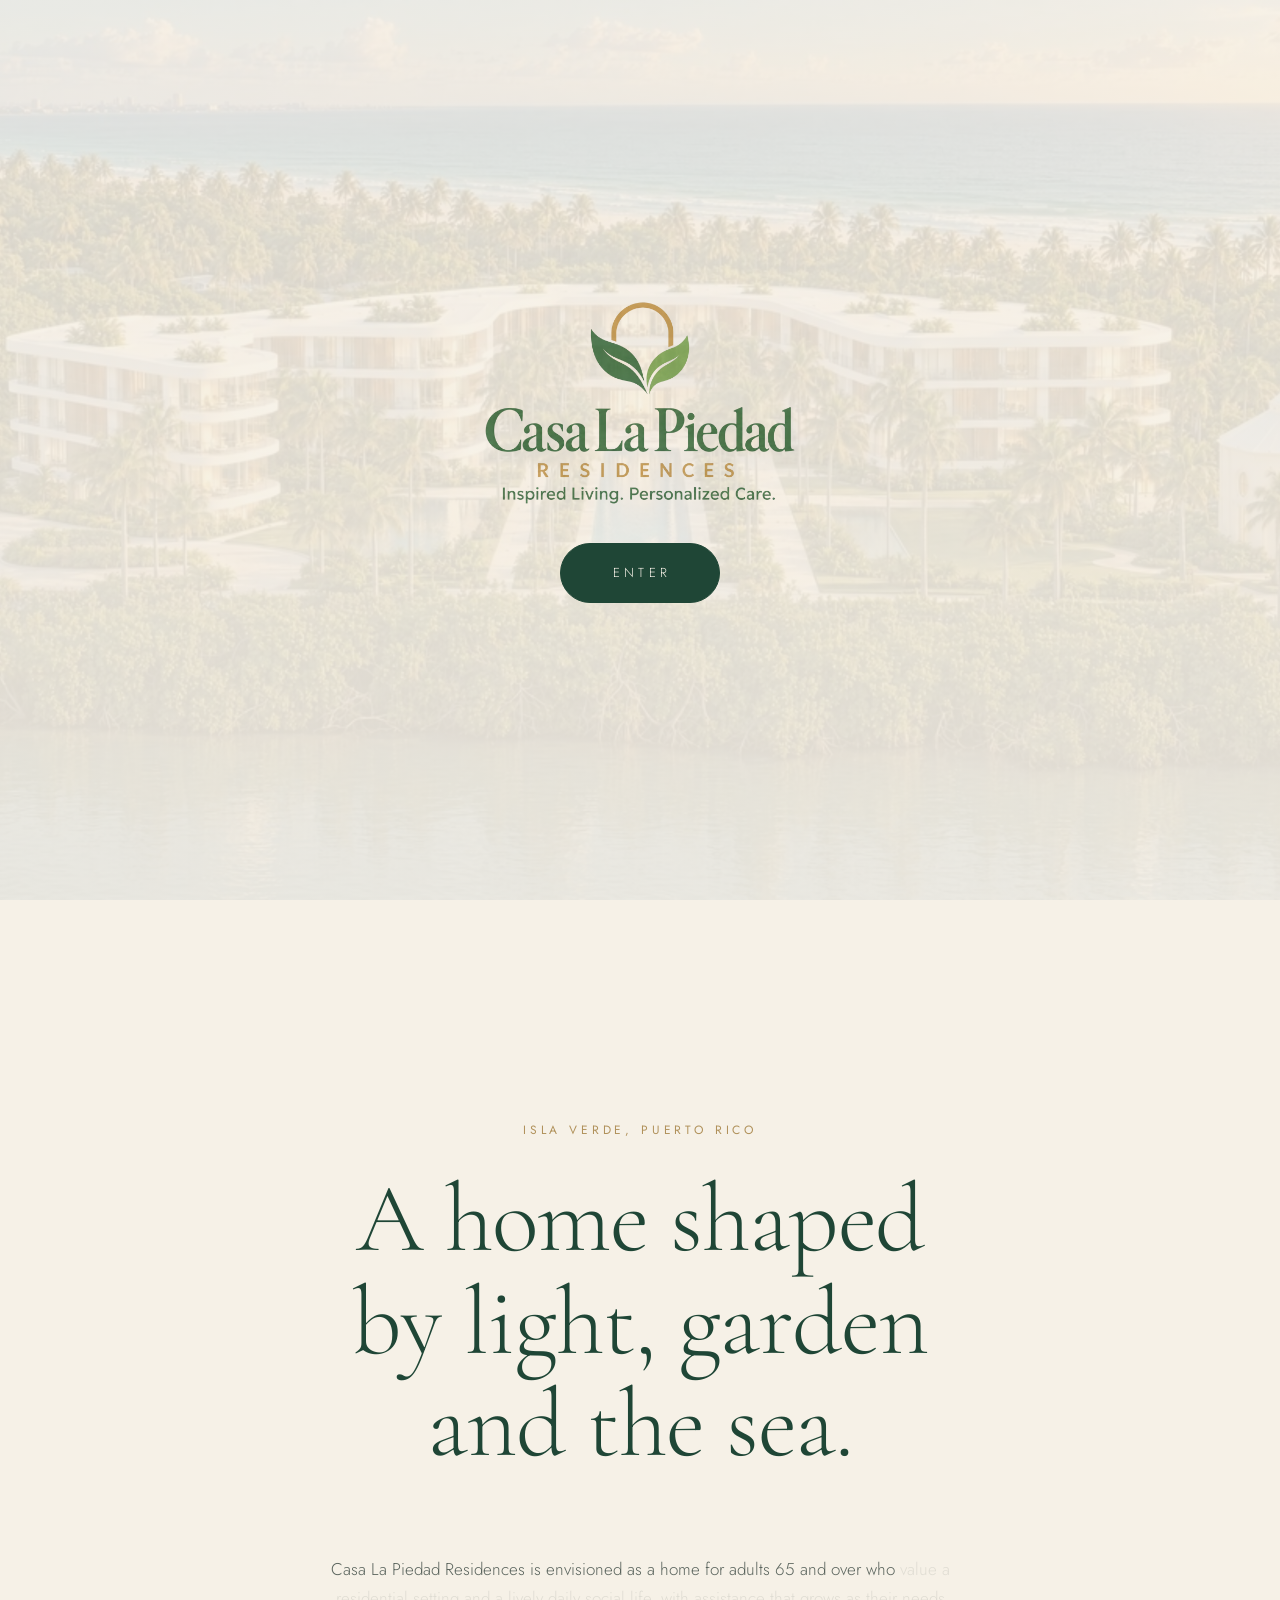
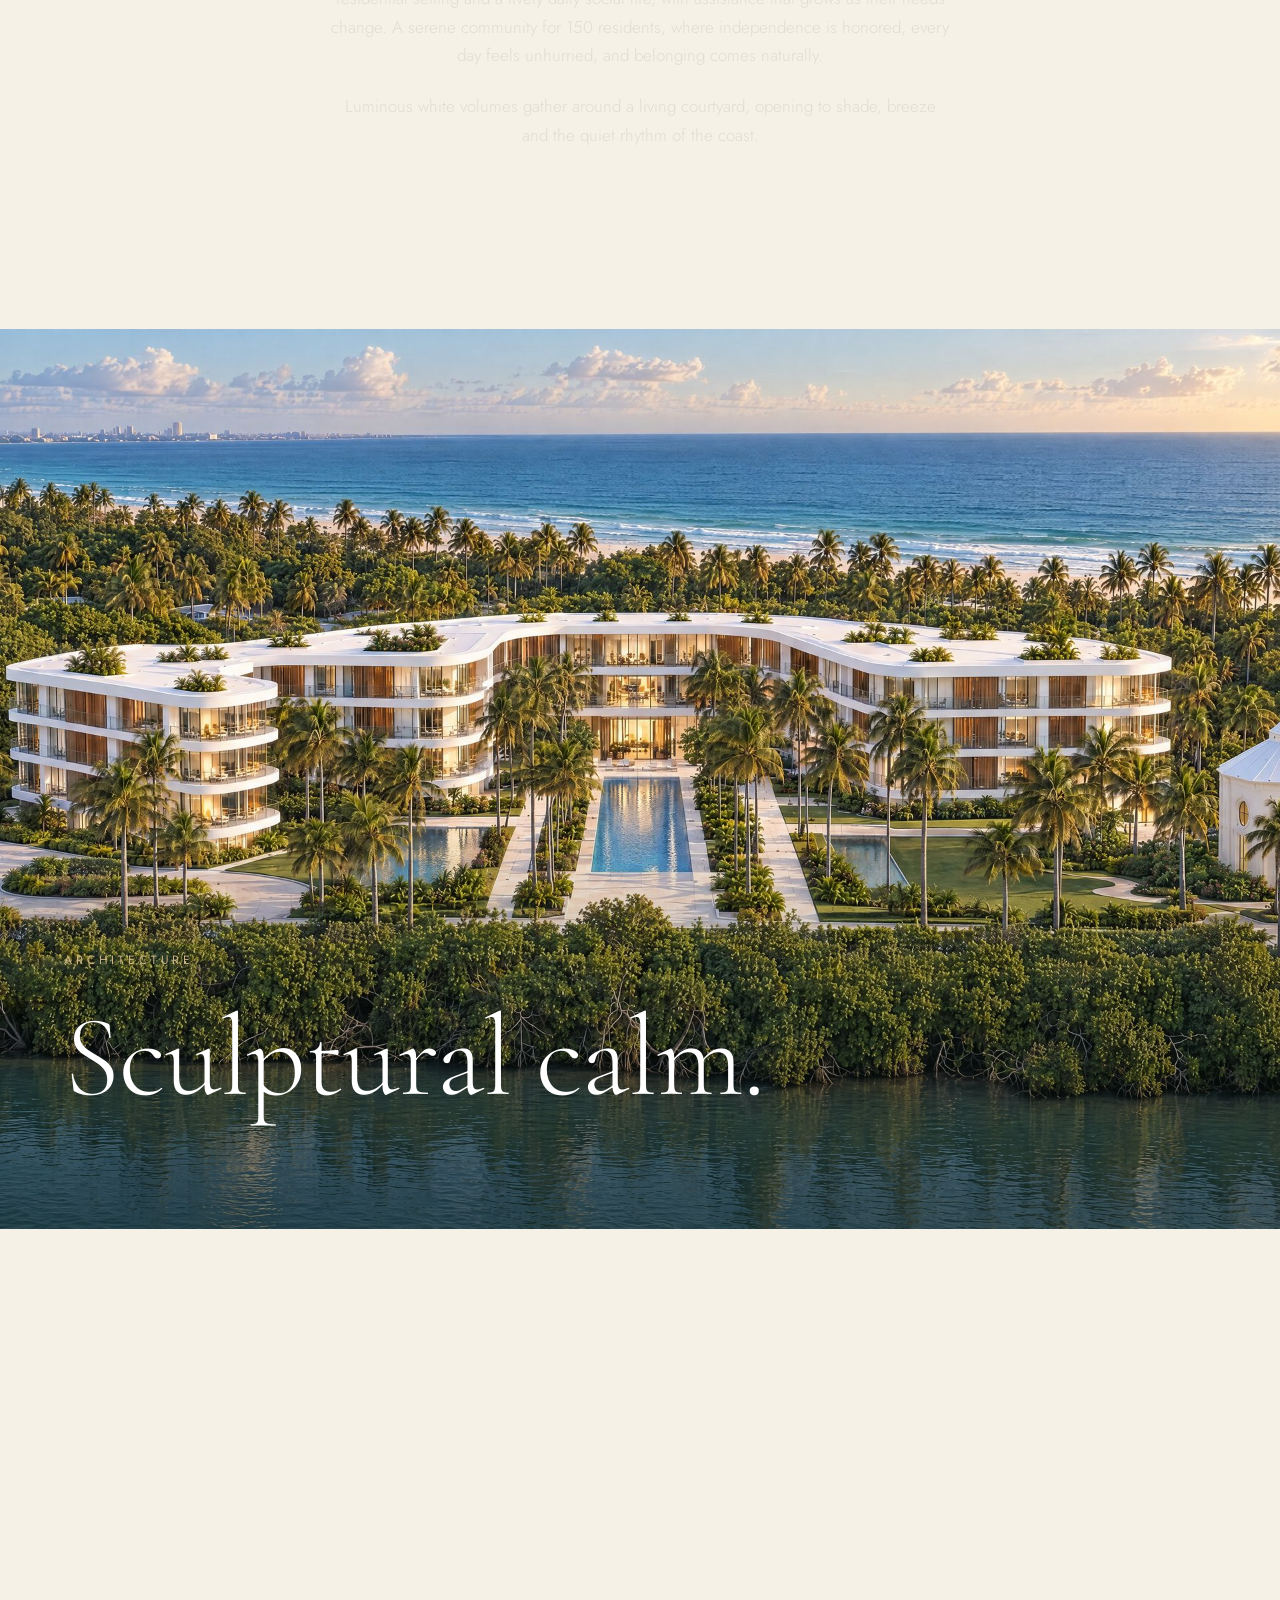
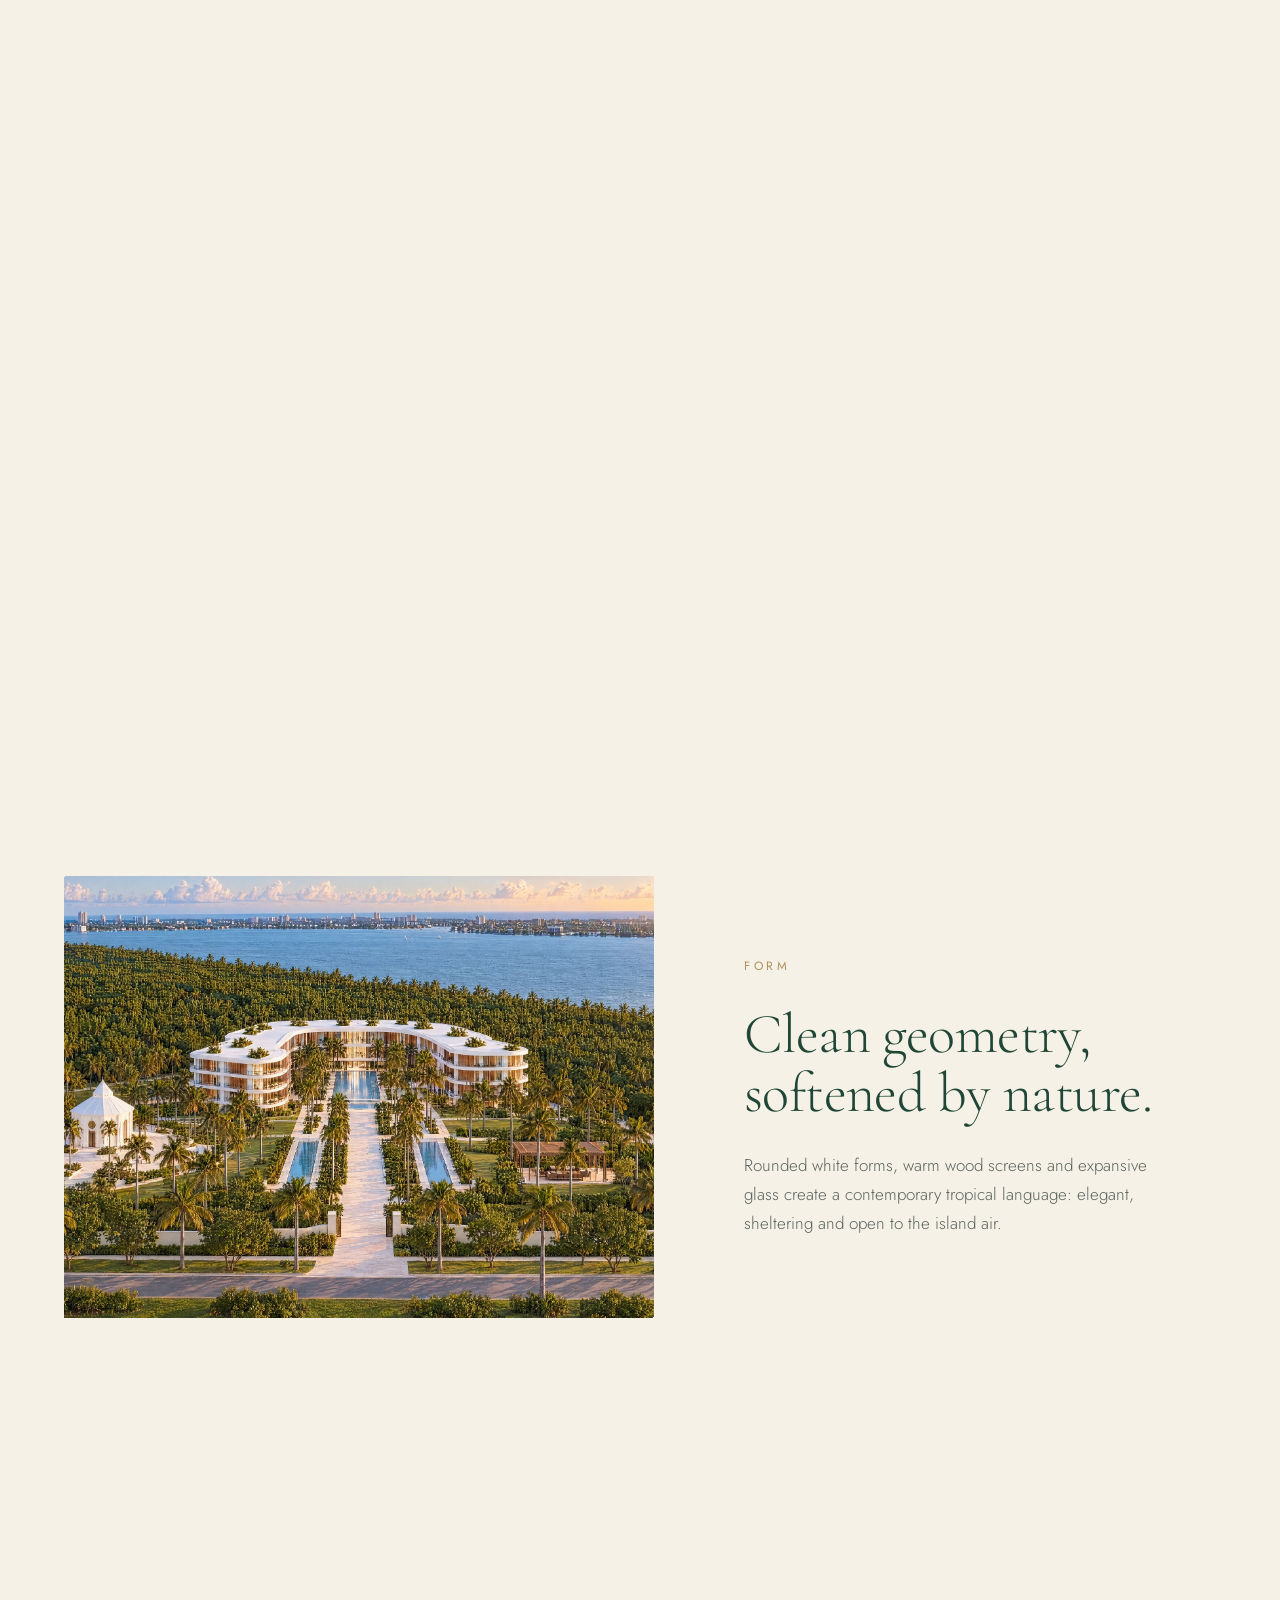
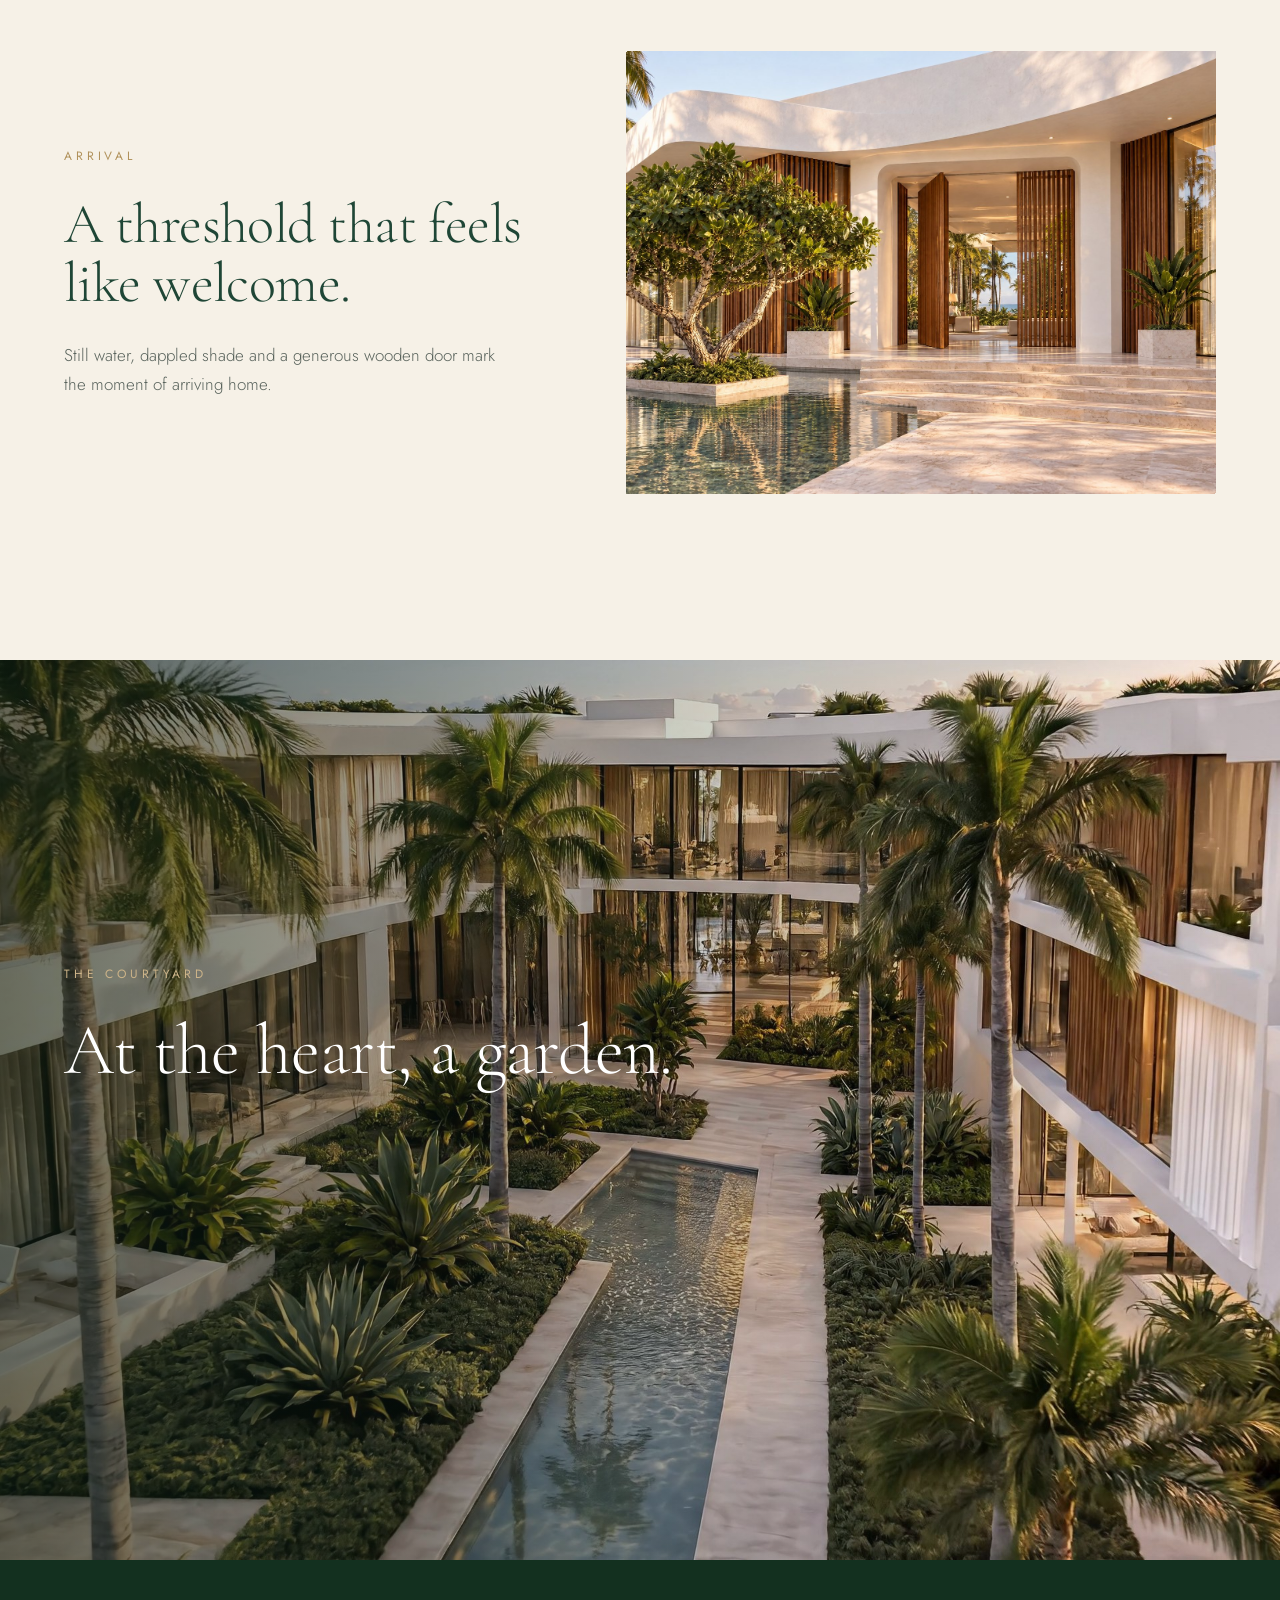
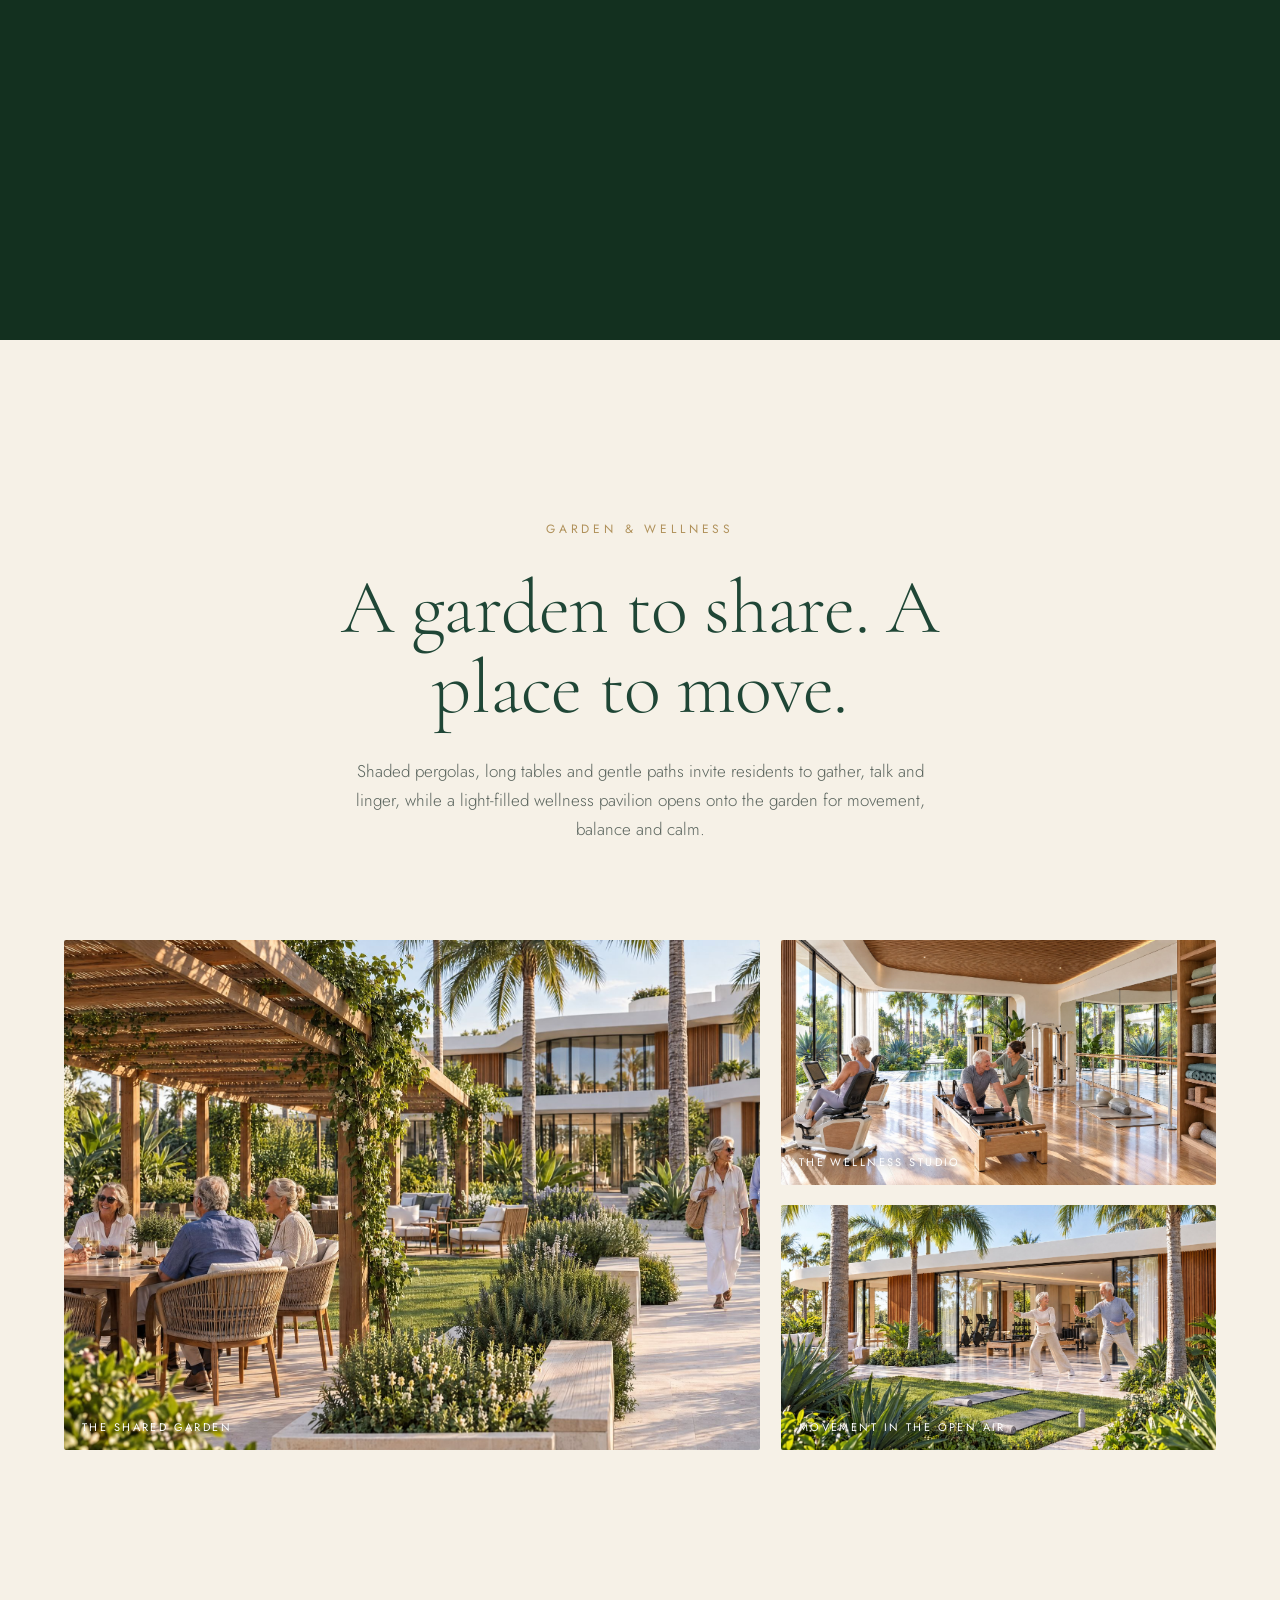
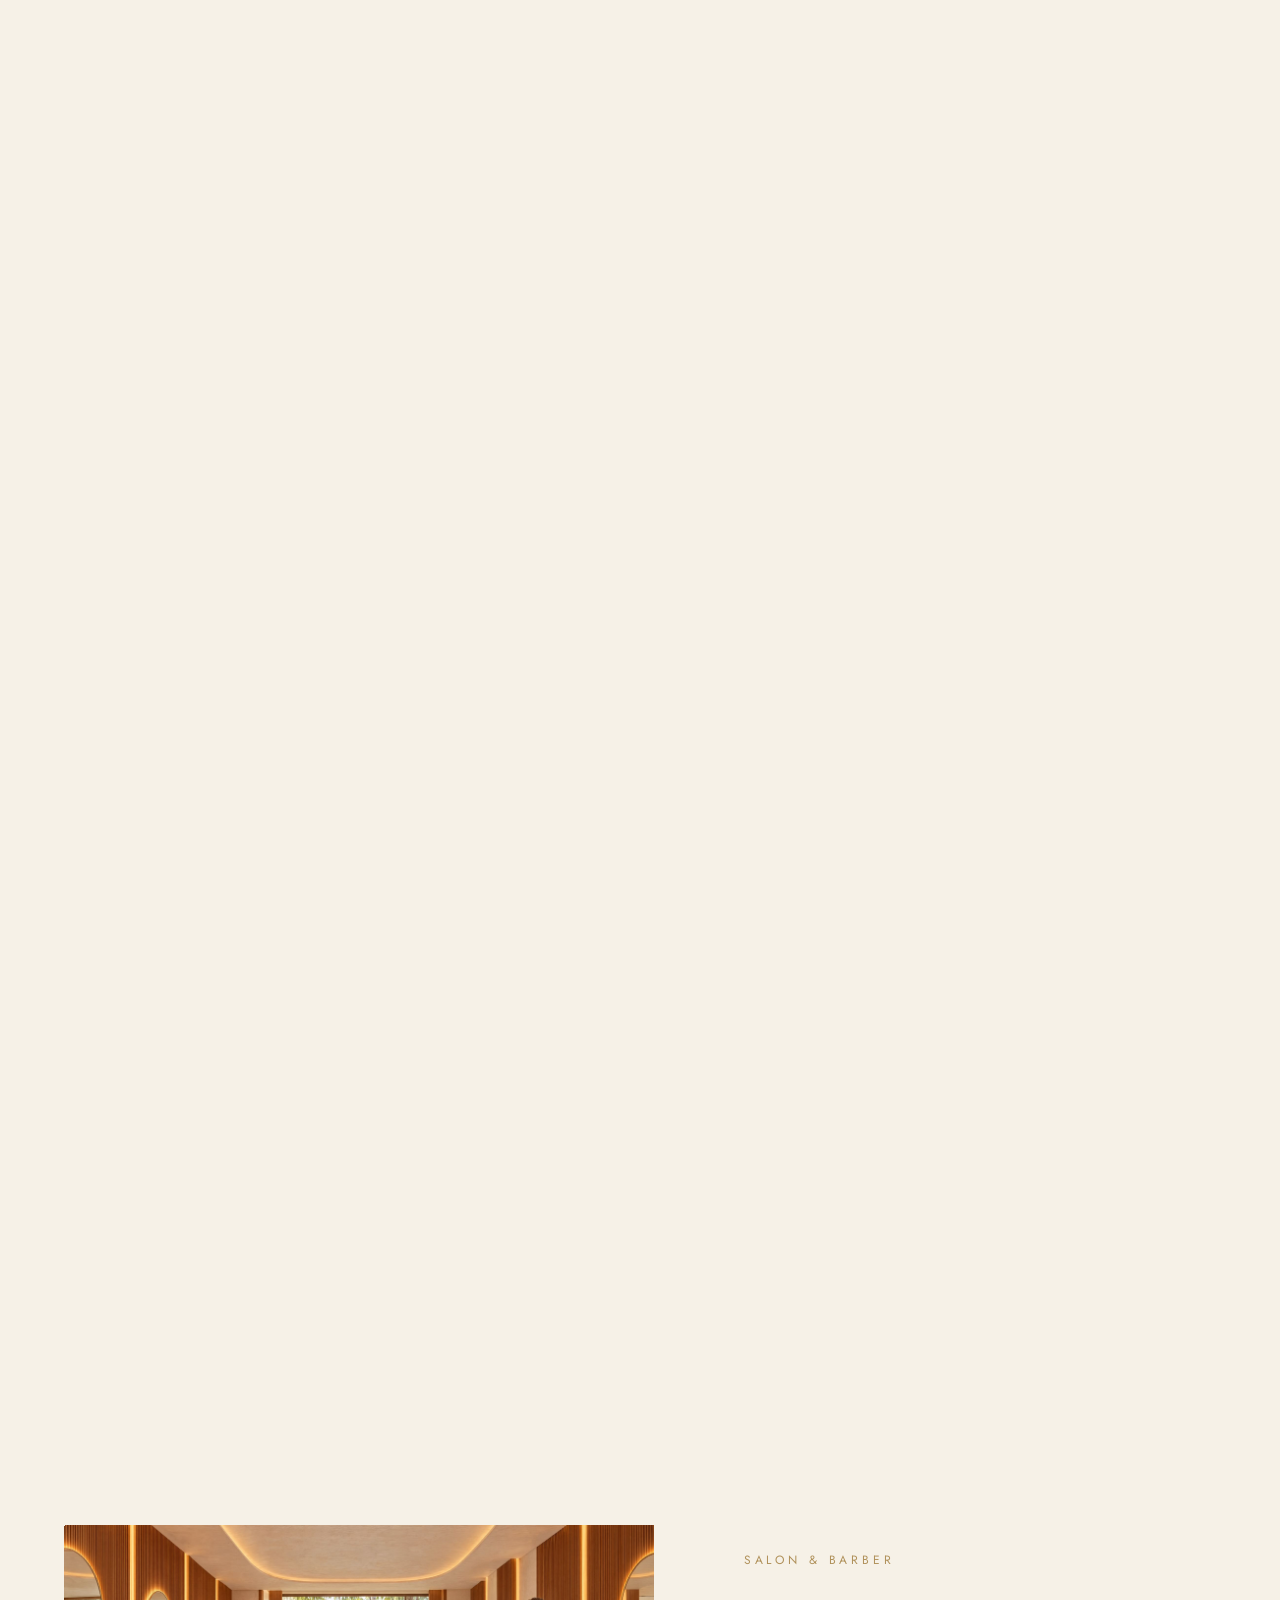
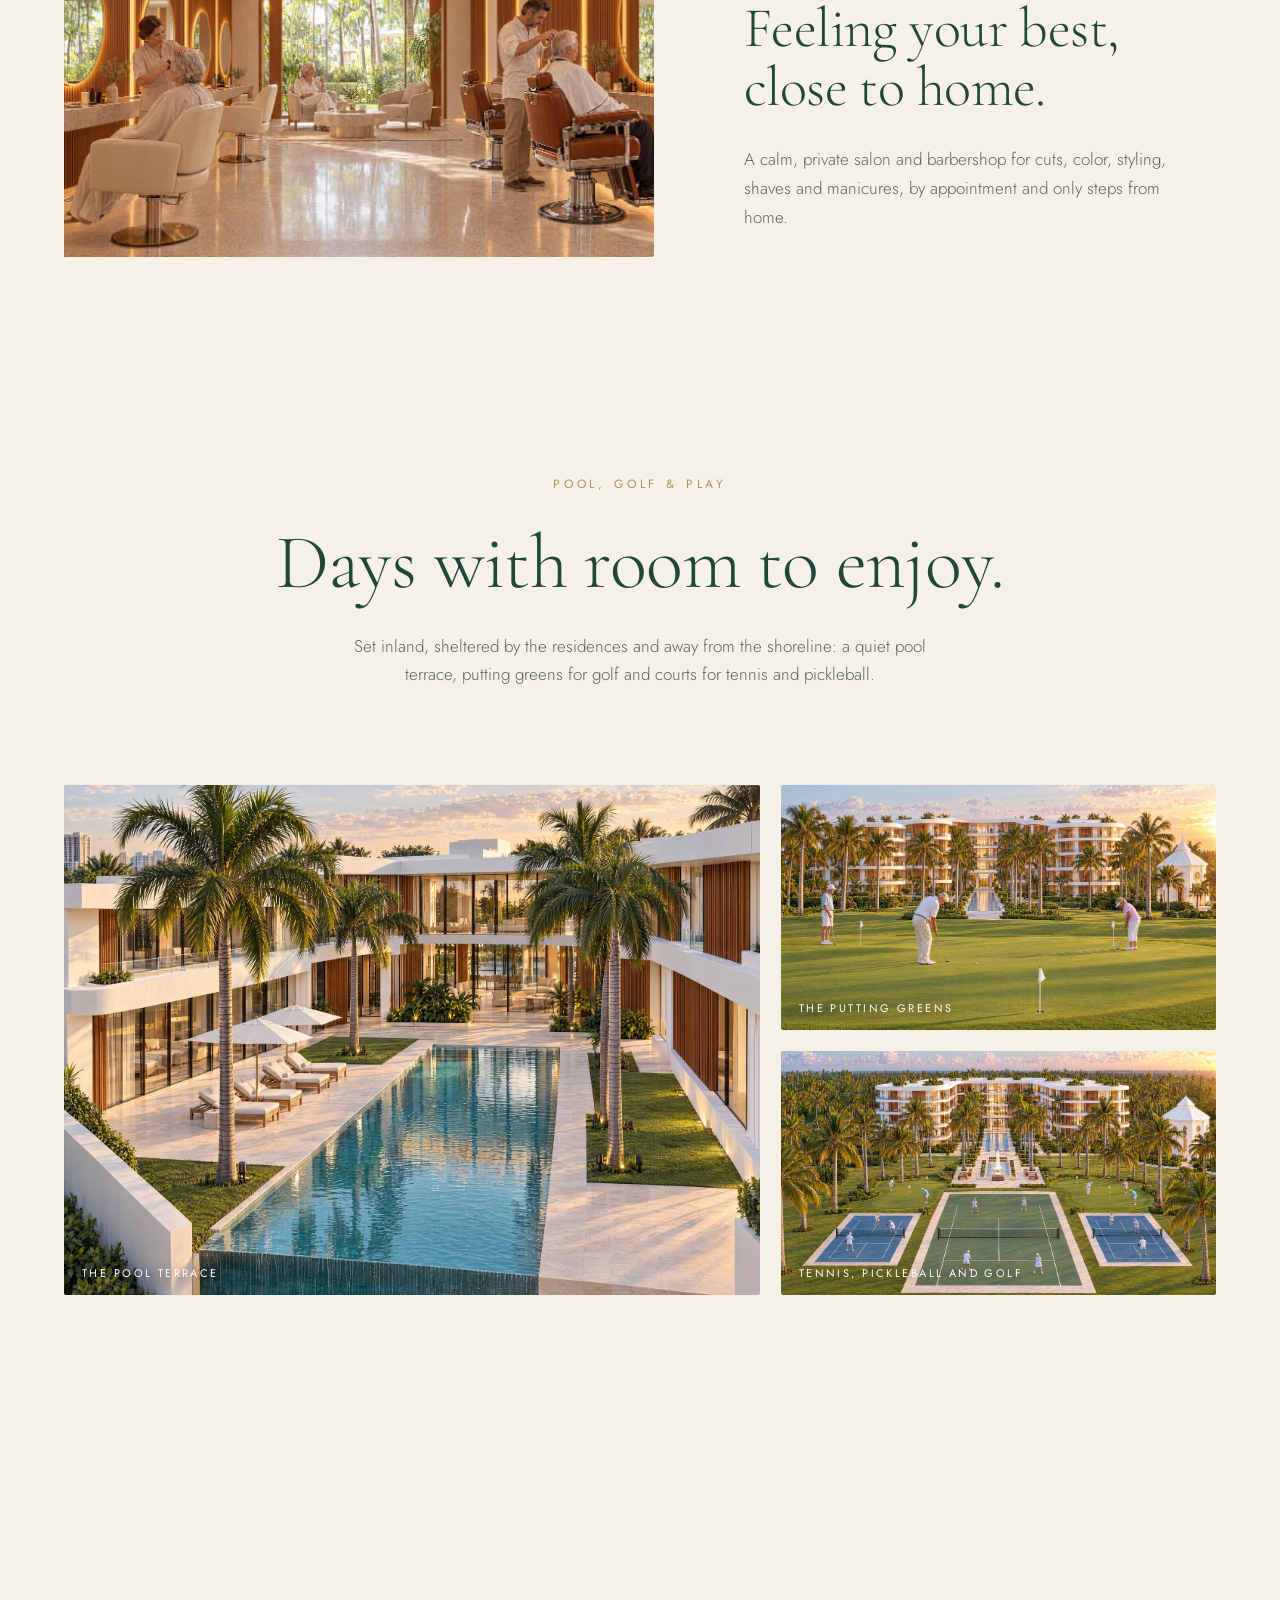
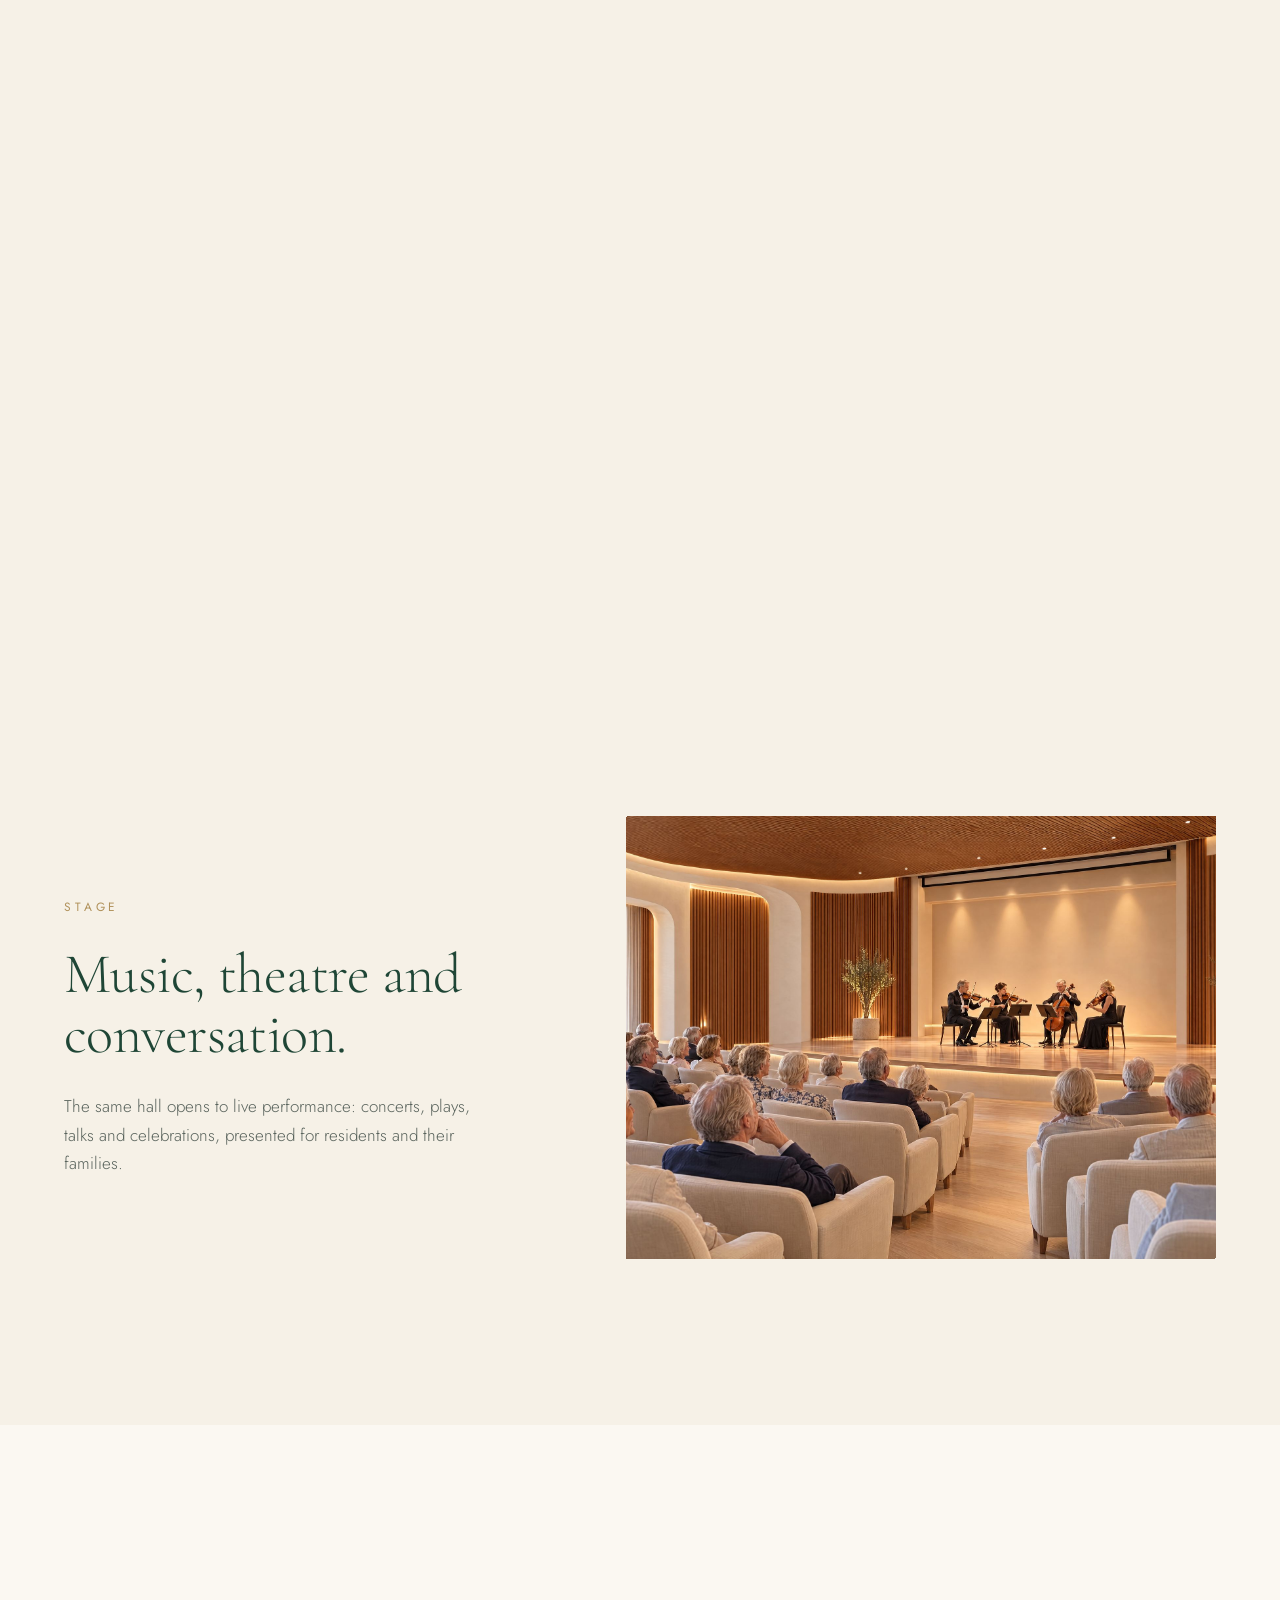
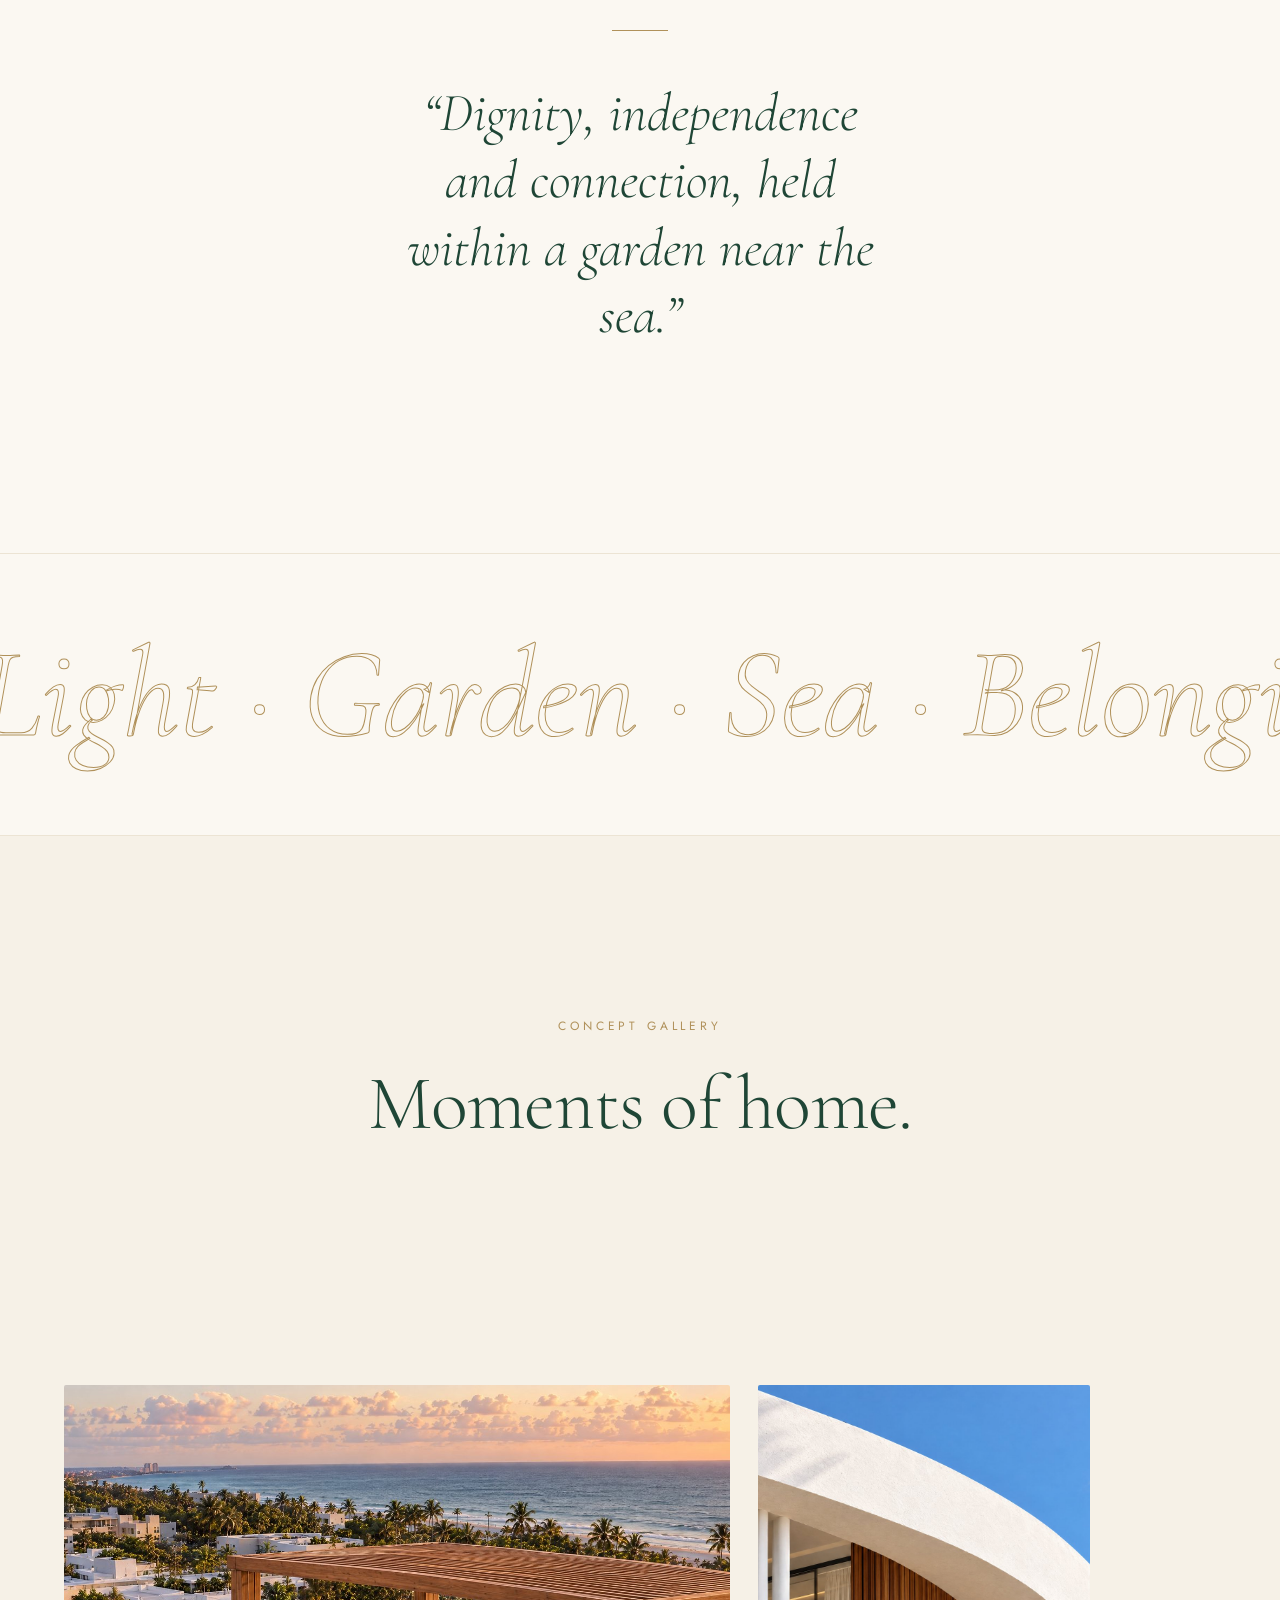
==== commit cd601ae6: "Center the entry screen and keep the film playing on slow connections - Entry screen uses a stacked " ====
--- a/index.html
+++ b/index.html
@@ -25,14 +25,14 @@
   <link href="https://fonts.googleapis.com/css2?family=Cormorant+Garamond:ital,wght@0,300;0,400;0,500;1,300;1,400&family=Jost:wght@300;400;500&display=swap" rel="stylesheet">
   <link rel="preload" as="image" href="/assets/img/aerial.jpg?v=10">
   <link rel="preload" as="image" href="/assets/brand/logo.png?v=2">
-  <link rel="stylesheet" href="/styles.css?v=12">
+  <link rel="stylesheet" href="/styles.css?v=13">
   <script>document.documentElement.classList.add('js');</script>
 </head>
 <body>
 
   <div class="opening" id="opening" aria-hidden="true"></div>
   <div class="gate" id="gate">
-    <img class="gate__logo" src="/assets/brand/logo.png?v=2" alt="Casa La Piedad Residences">
+    <img class="gate__logo" src="/assets/brand/logo-stacked.png?v=1" alt="Casa La Piedad Residences">
     <button class="gate__btn" id="gateBtn" type="button" data-i18n="gate.enter">Enter</button>
   </div>
 
@@ -69,7 +69,7 @@
     <div class="hero__media">
       <img class="hero__poster" src="/assets/img/aerial.jpg?v=10" alt="" aria-hidden="true">
       <video class="hero__video" id="heroVideo" muted playsinline loop preload="none" poster="/assets/img/aerial.jpg?v=10" aria-hidden="true"
-        data-src="/assets/video/flyover.mp4?v=15" data-src-small="/assets/video/flyover-720.mp4?v=15"></video>
+        data-src="/assets/video/flyover.mp4?v=16" data-src-small="/assets/video/flyover-720.mp4?v=16"></video>
       <div class="hero__veil"></div>
     </div>
     <div class="hero__content">
@@ -328,6 +328,6 @@
   </div>
 
   <script src="https://cdn.jsdelivr.net/npm/lenis@1.1.13/dist/lenis.min.js" defer></script>
-  <script src="/main.js?v=11" defer></script>
+  <script src="/main.js?v=12" defer></script>
 </body>
 </html>
--- a/styles.css
+++ b/styles.css
@@ -784,7 +784,7 @@
   transition: opacity 1.4s cubic-bezier(.4, 0, .2, 1), visibility 0s linear 1.4s;
 }
 .js .gate.is-gone { opacity: 0; visibility: hidden; pointer-events: none; }
-.gate__logo { width: min(340px, 72vw); height: auto; }
+.gate__logo { width: min(320px, 66vw); height: auto; }
 .gate__btn {
   font: inherit;
   font-size: 13px;
@@ -794,7 +794,8 @@
   background: transparent;
   border: 1px solid var(--gold);
   border-radius: 999px;
-  padding: 18px 46px 18px 52px;
+  /* The extra left padding offsets the trailing letter-spacing so the word sits centered. */
+  padding: 18px 48px 18px 52px;
   cursor: pointer;
   transition: background .5s ease, color .5s ease;
   animation: gatePulse 2.8s ease-in-out infinite;
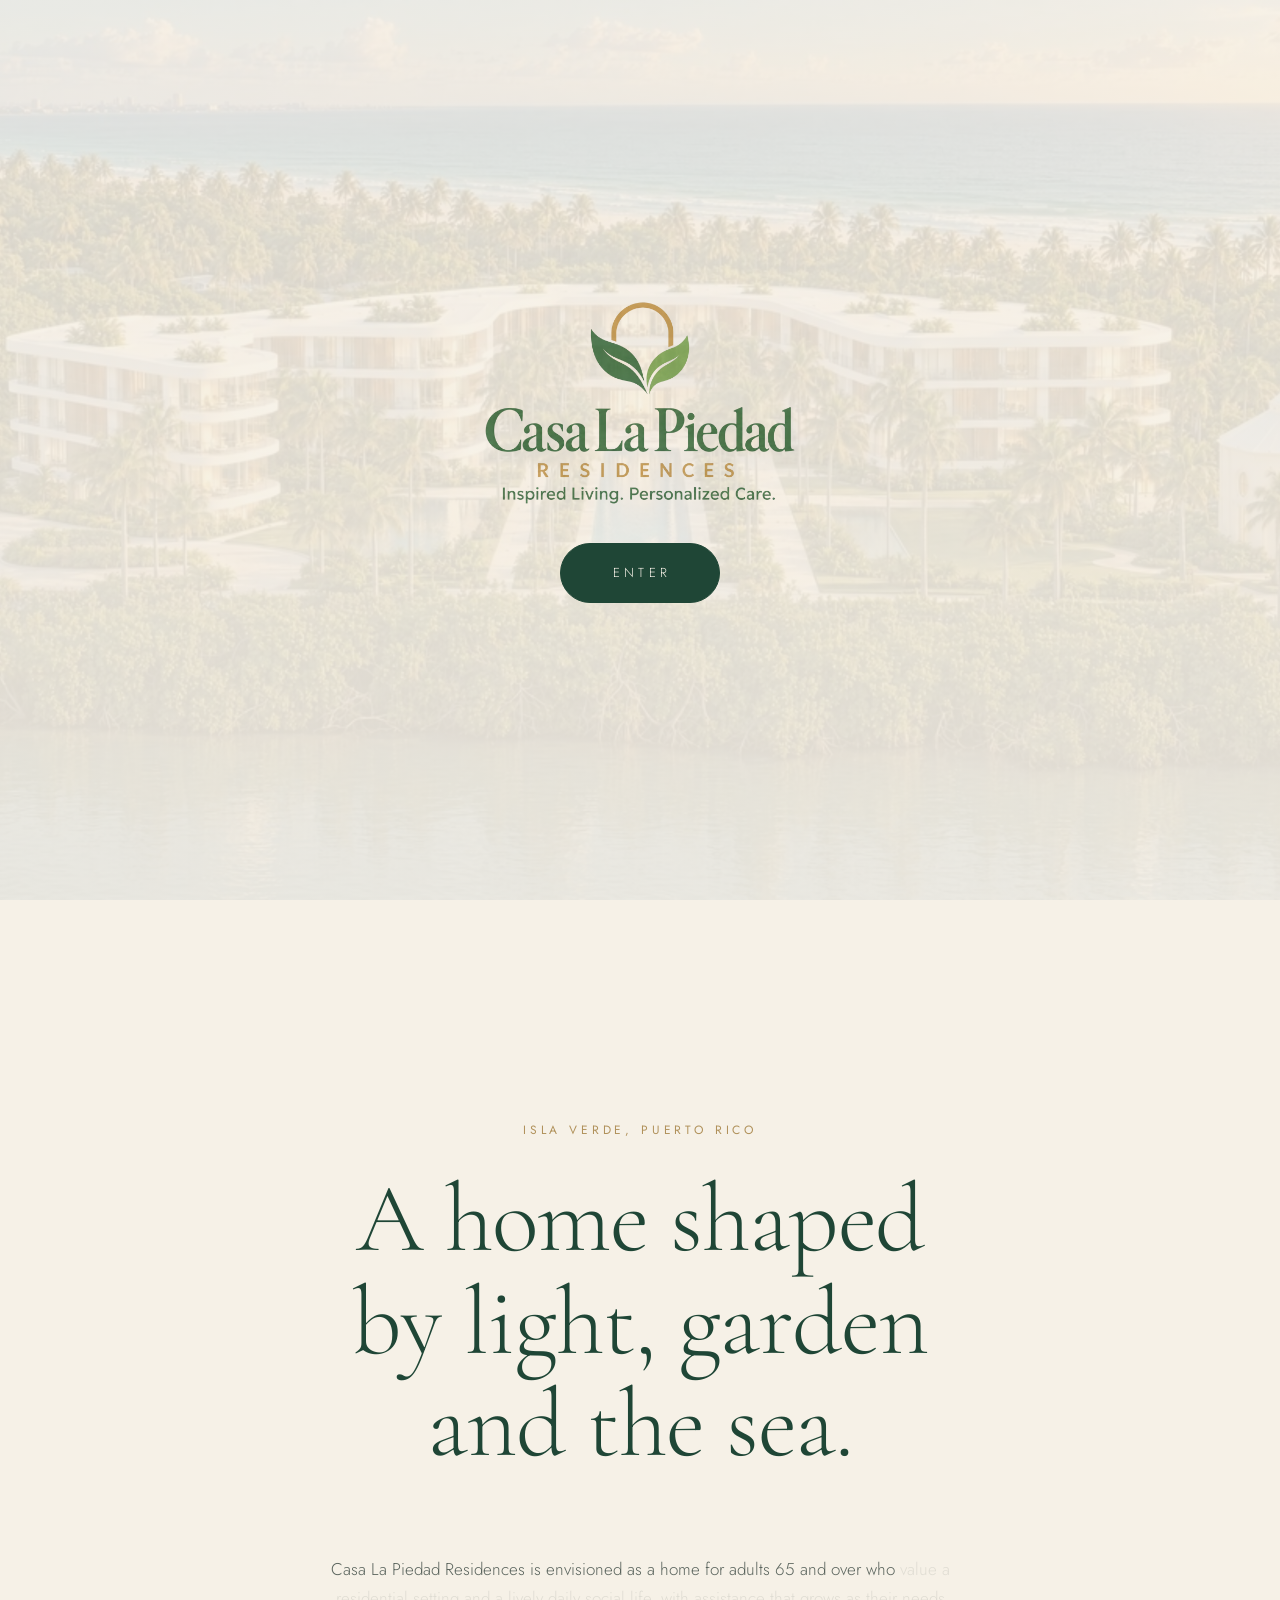
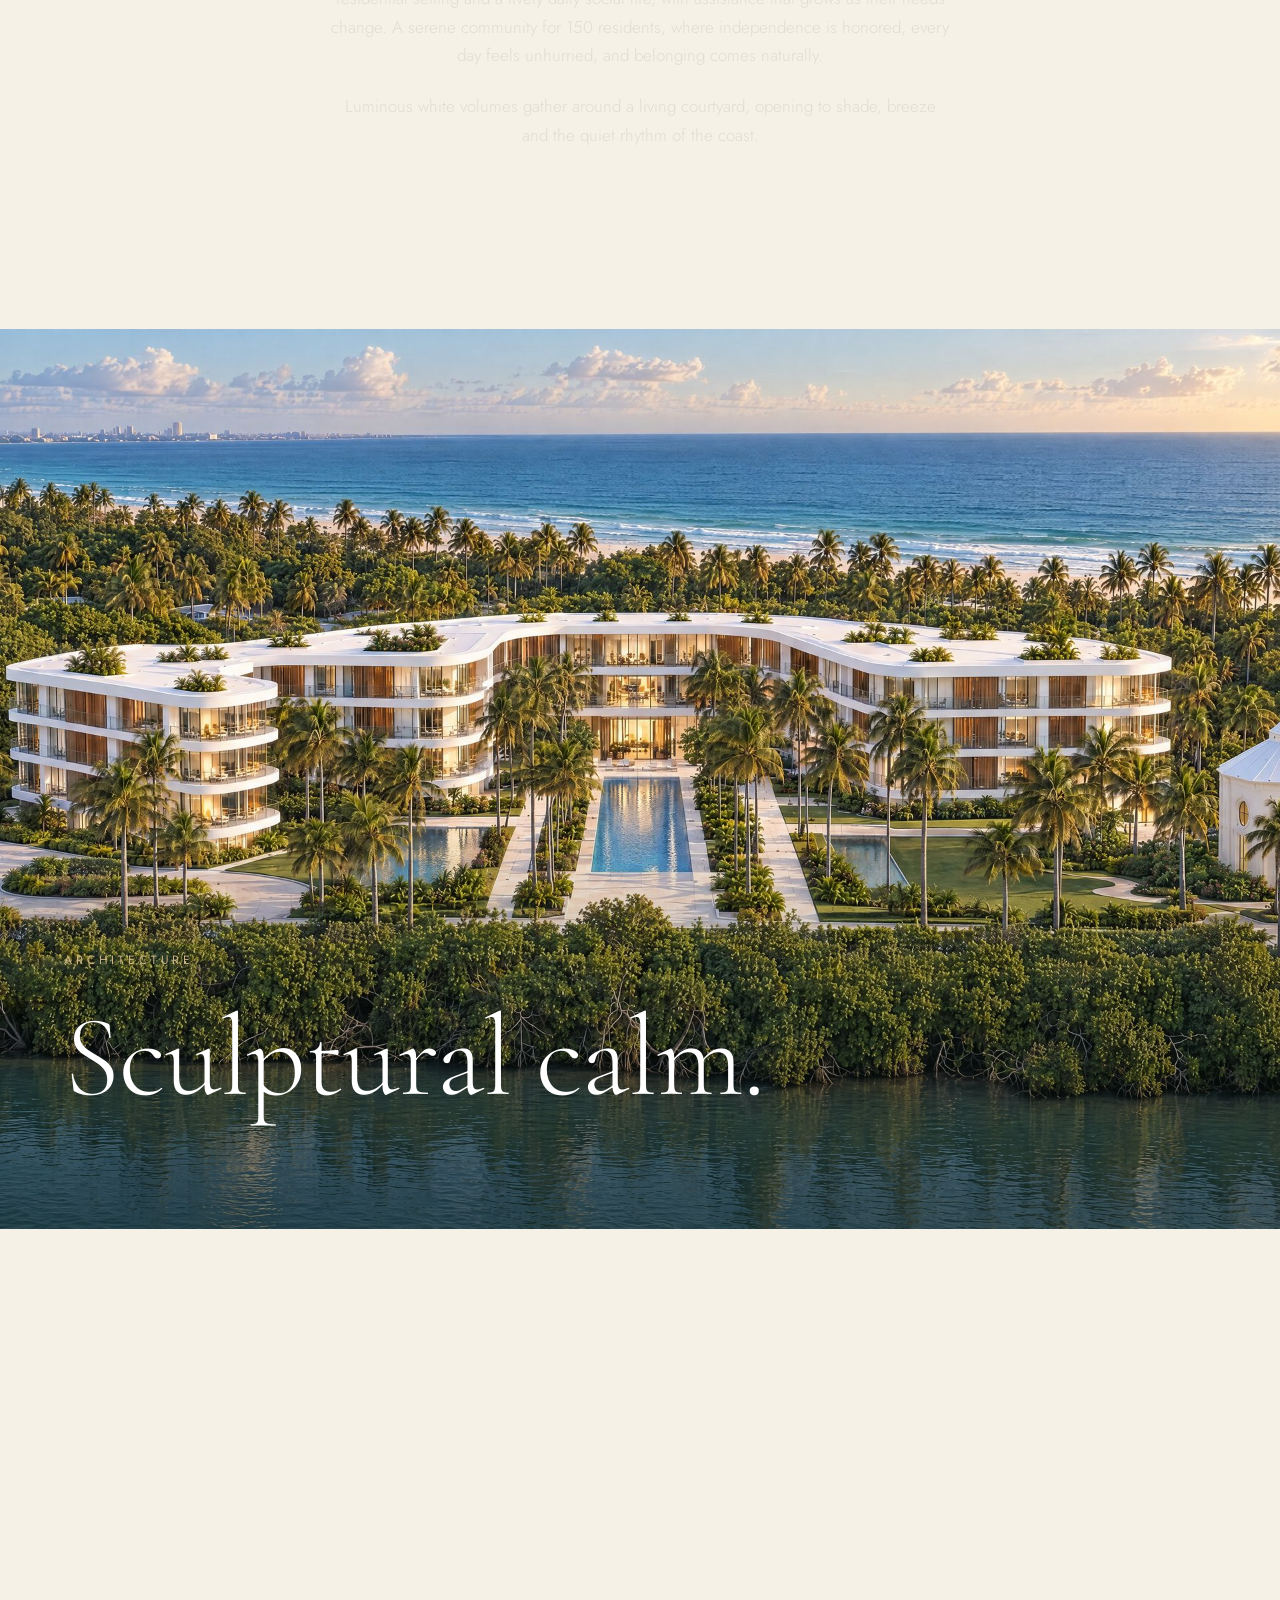
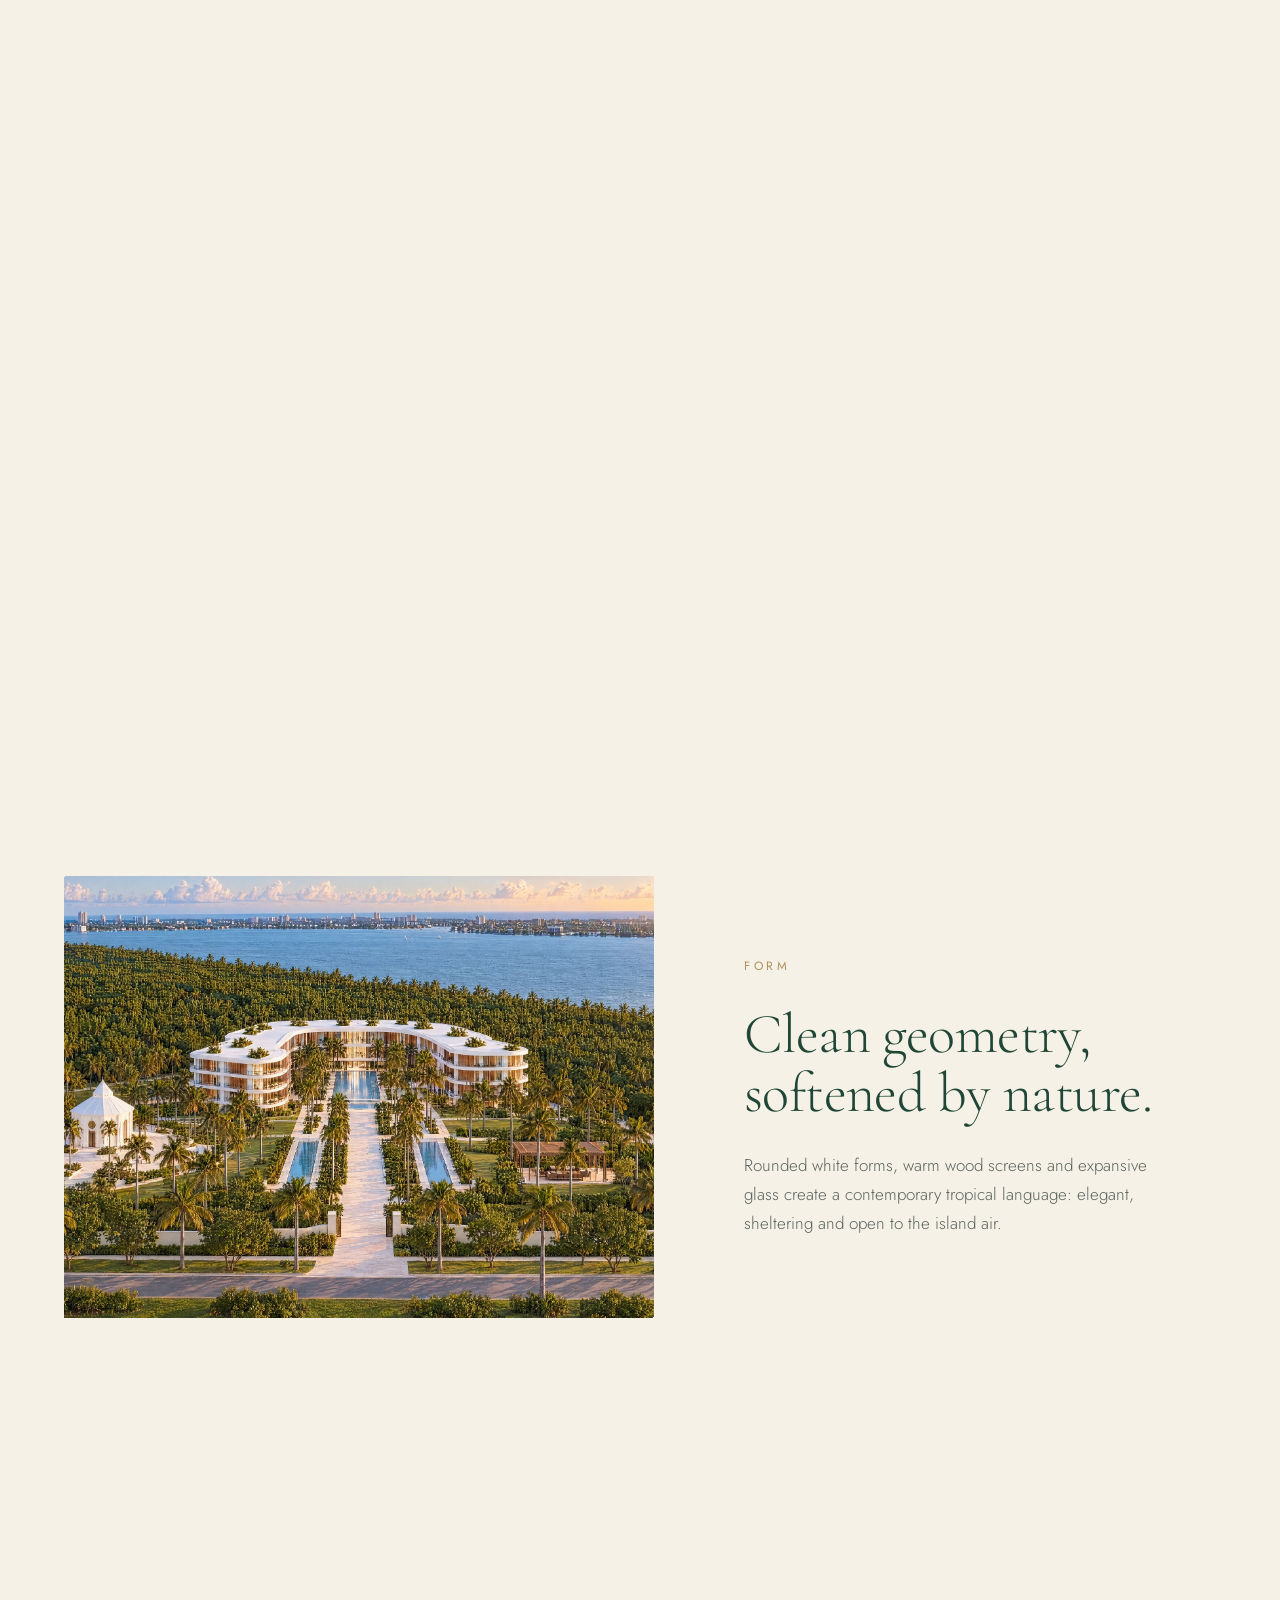
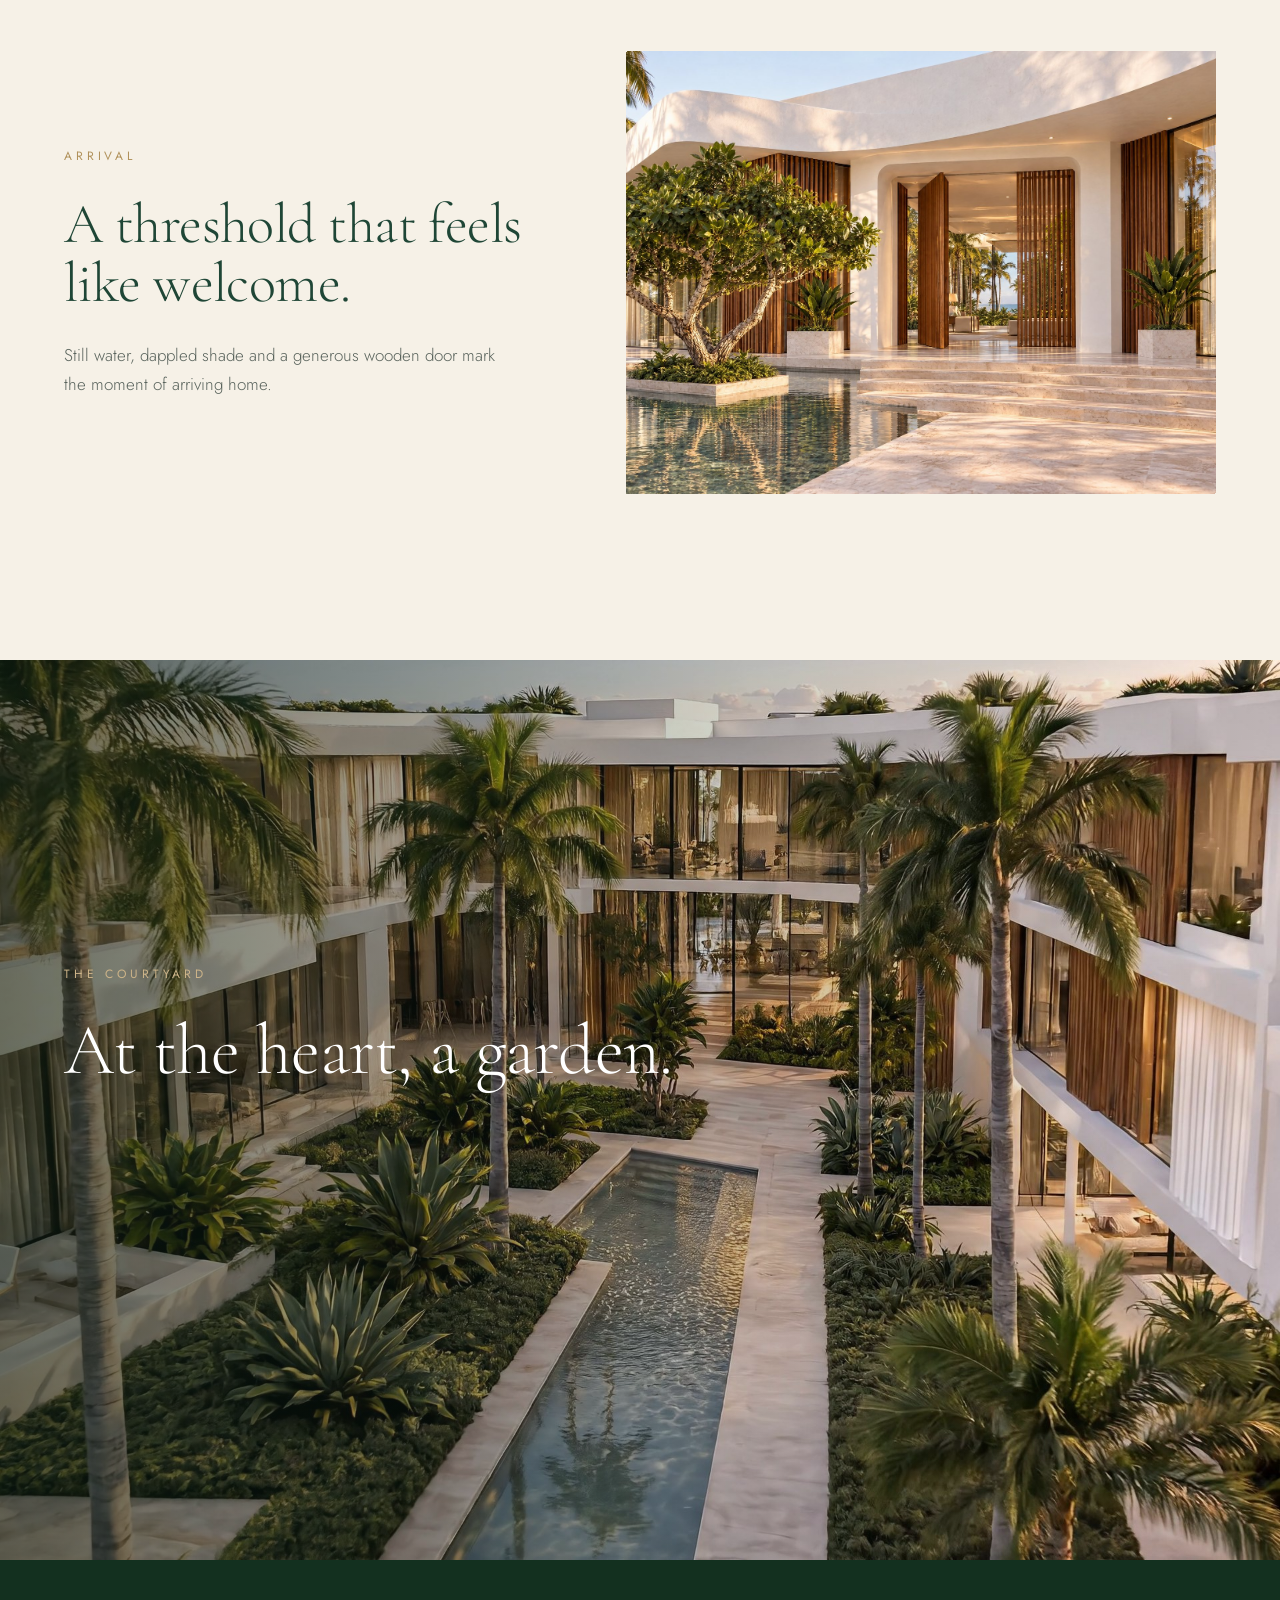
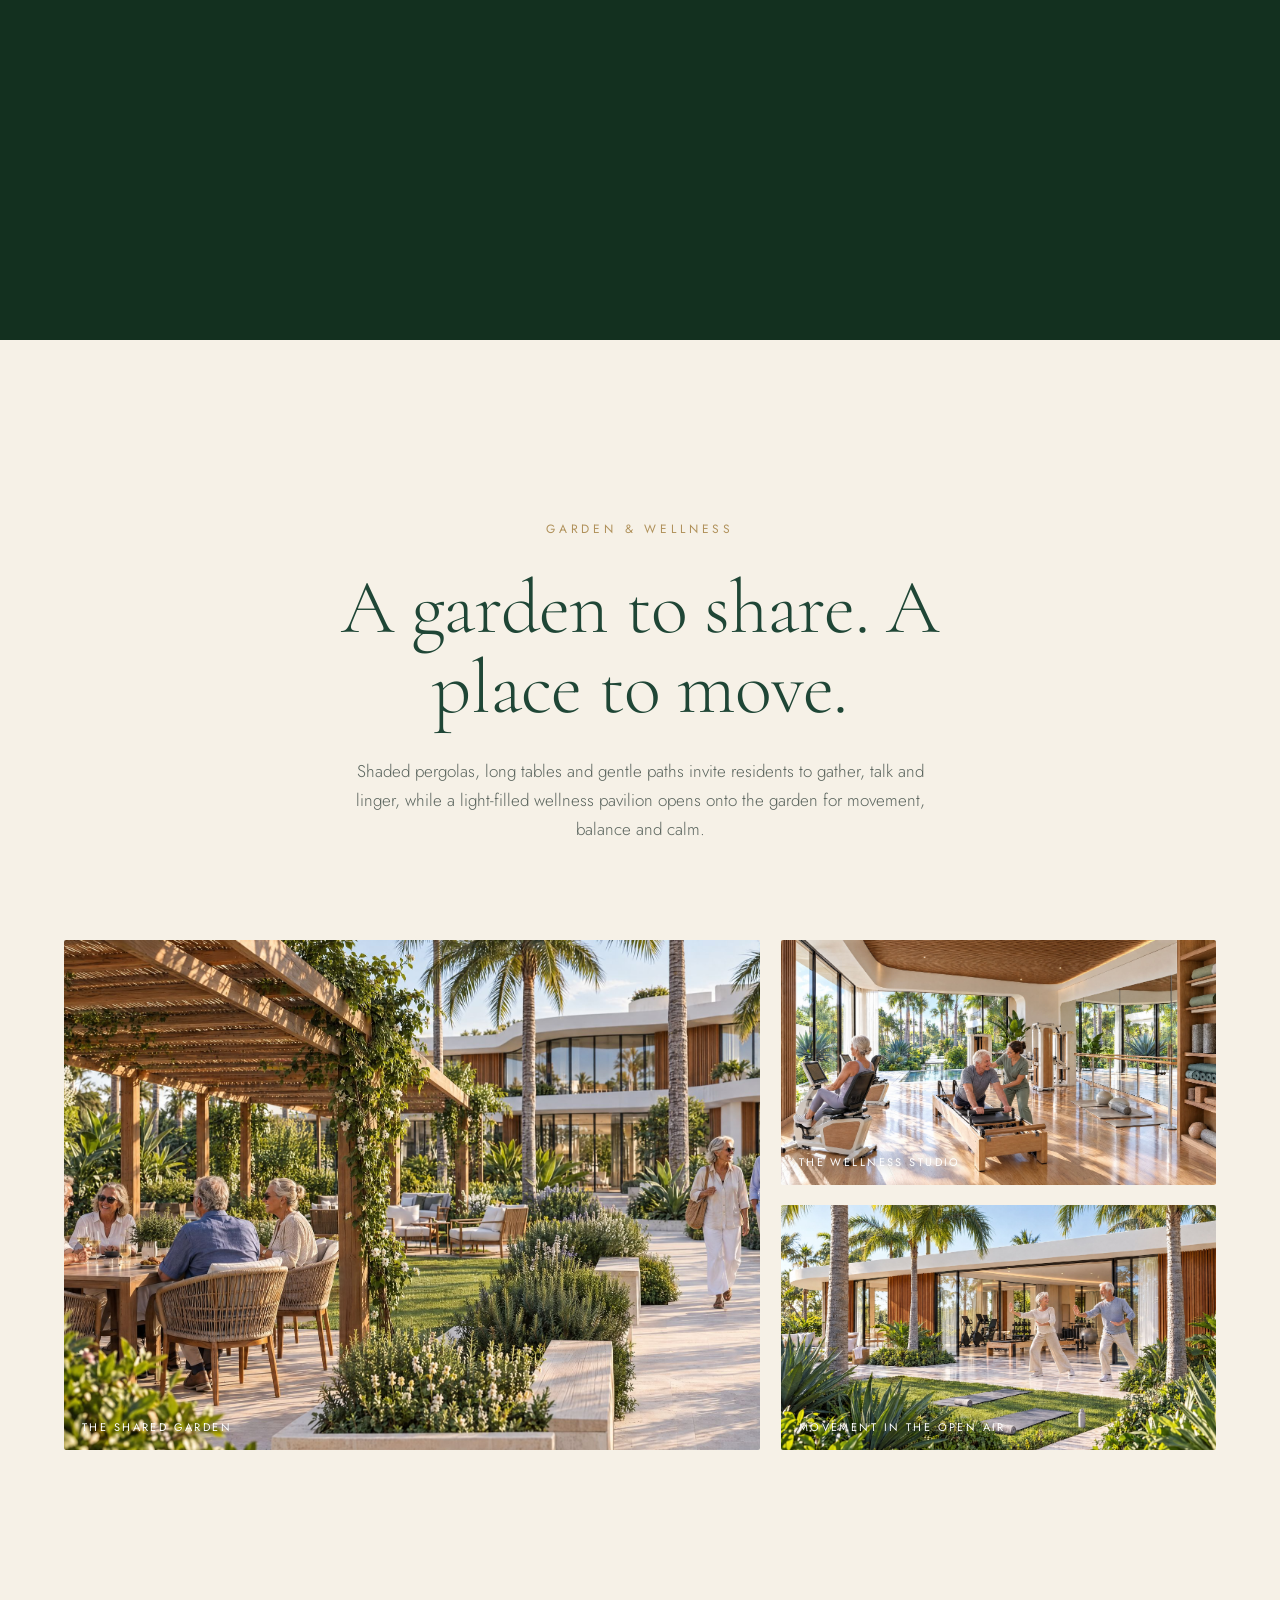
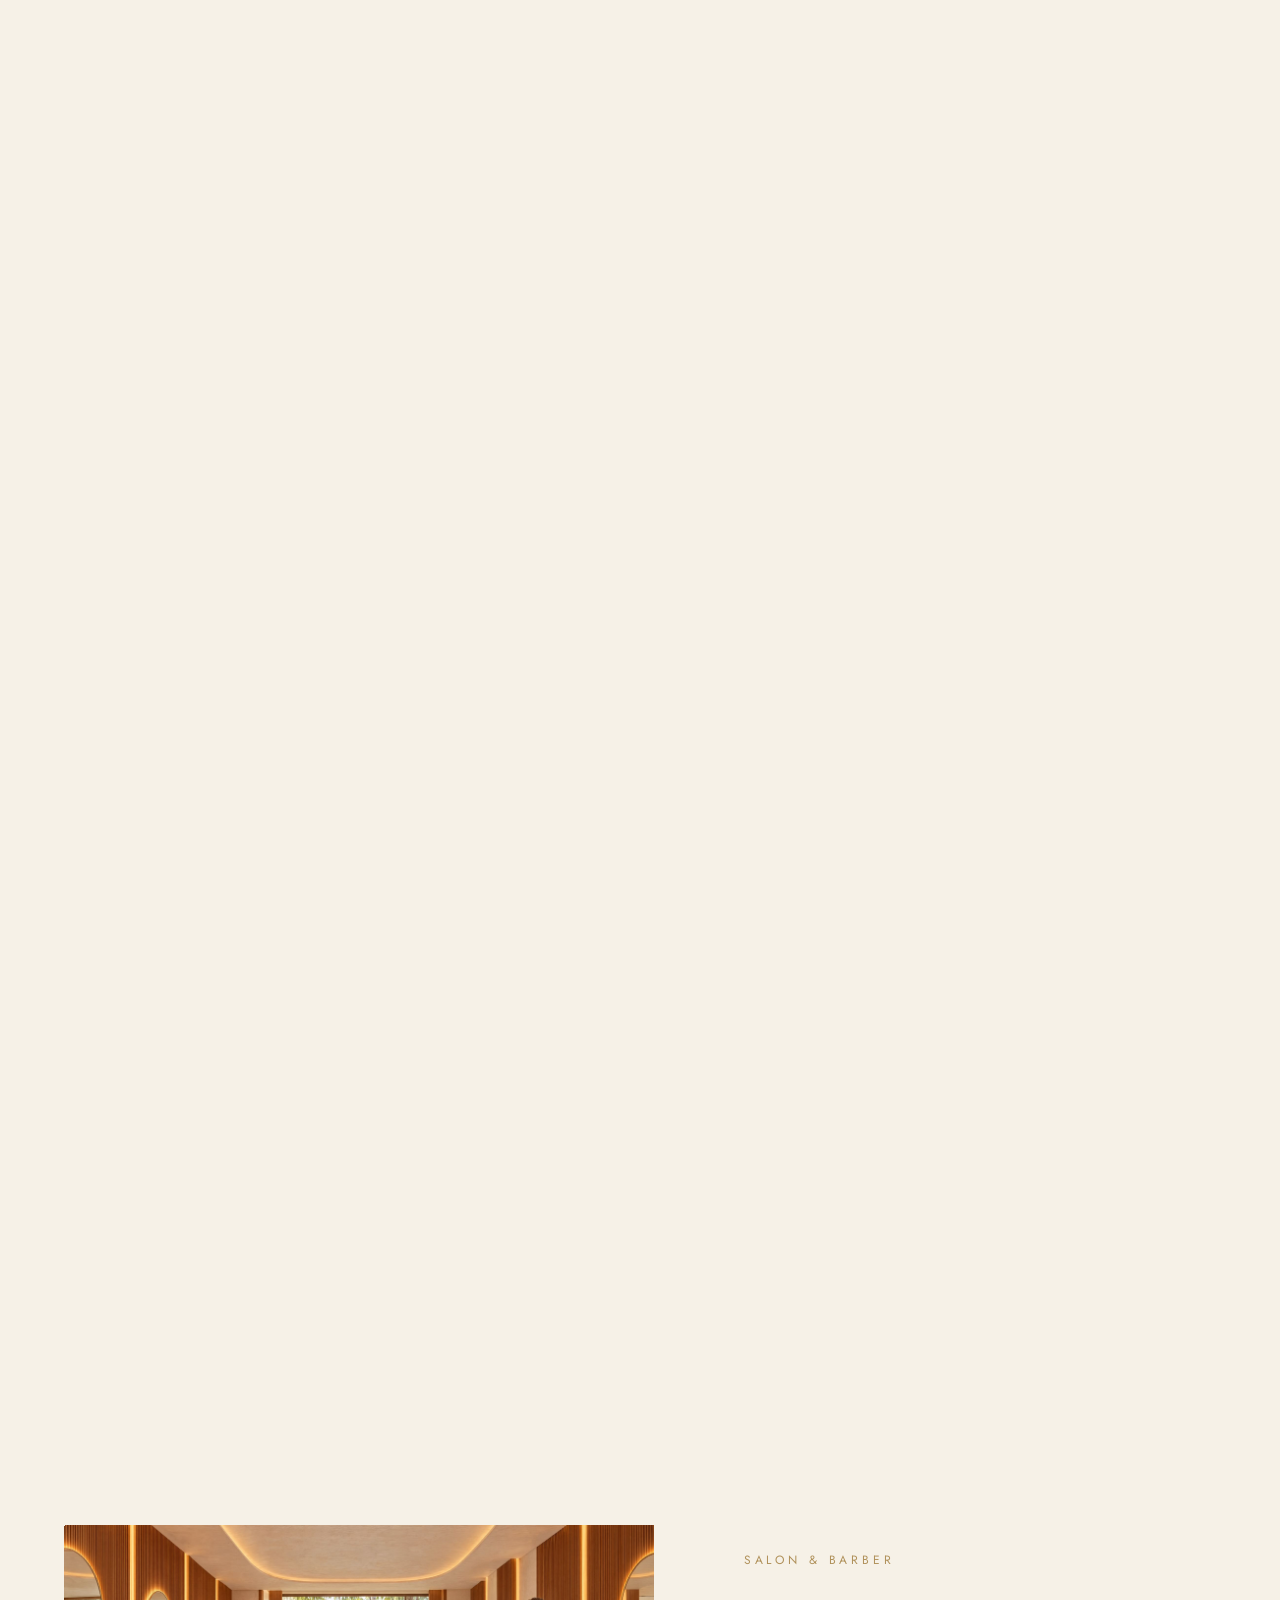
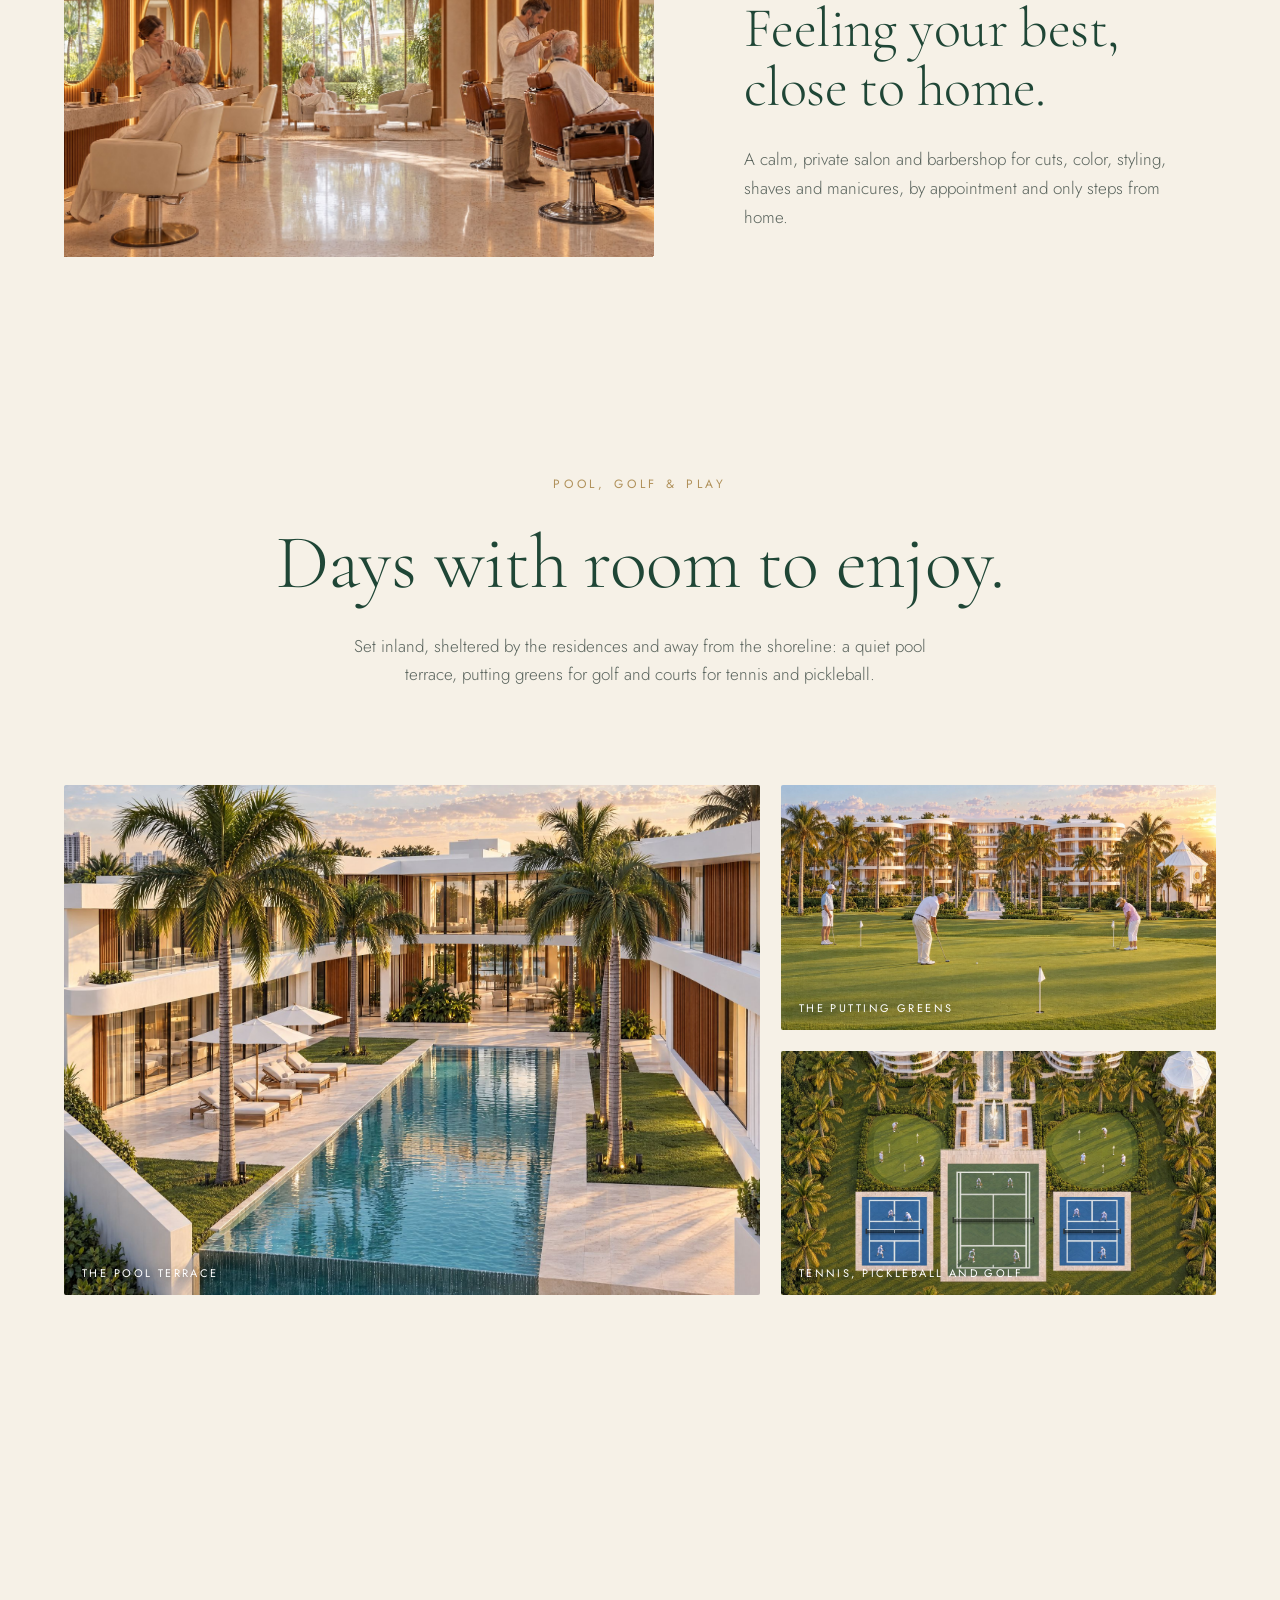
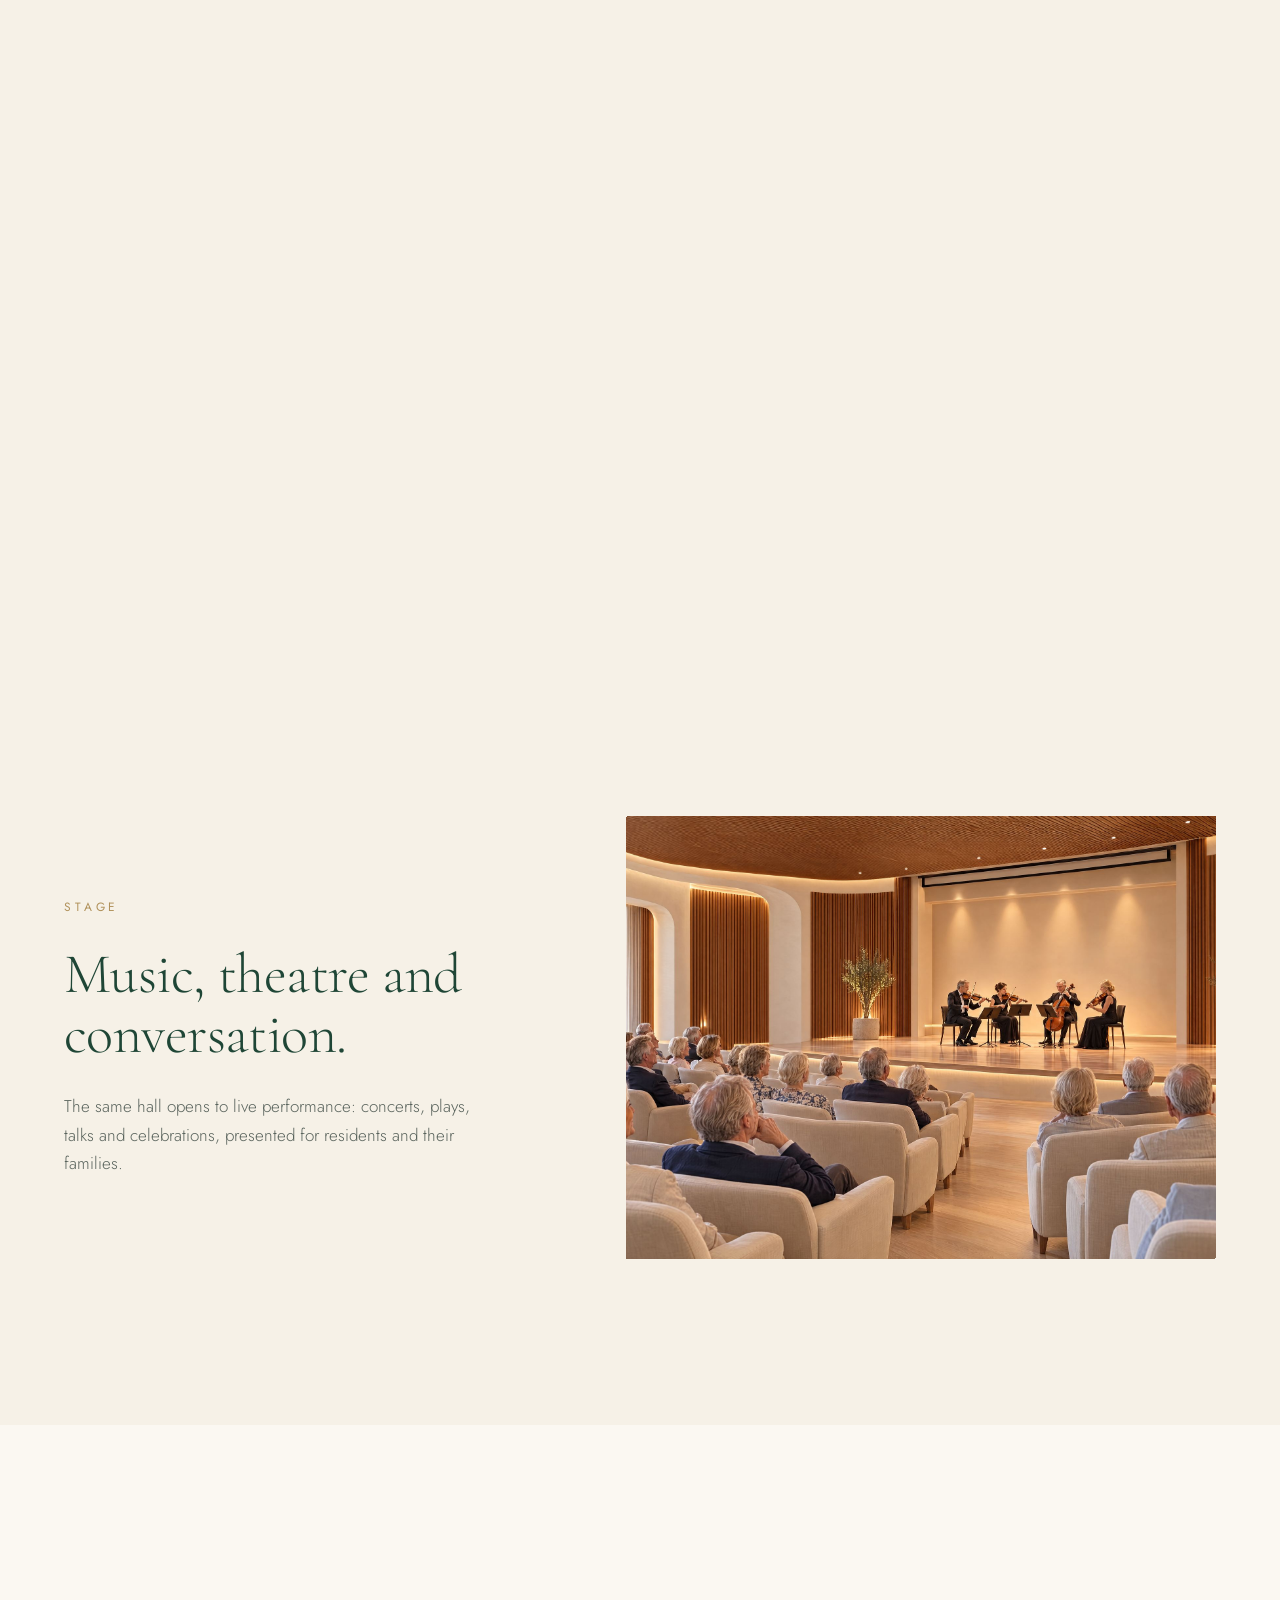
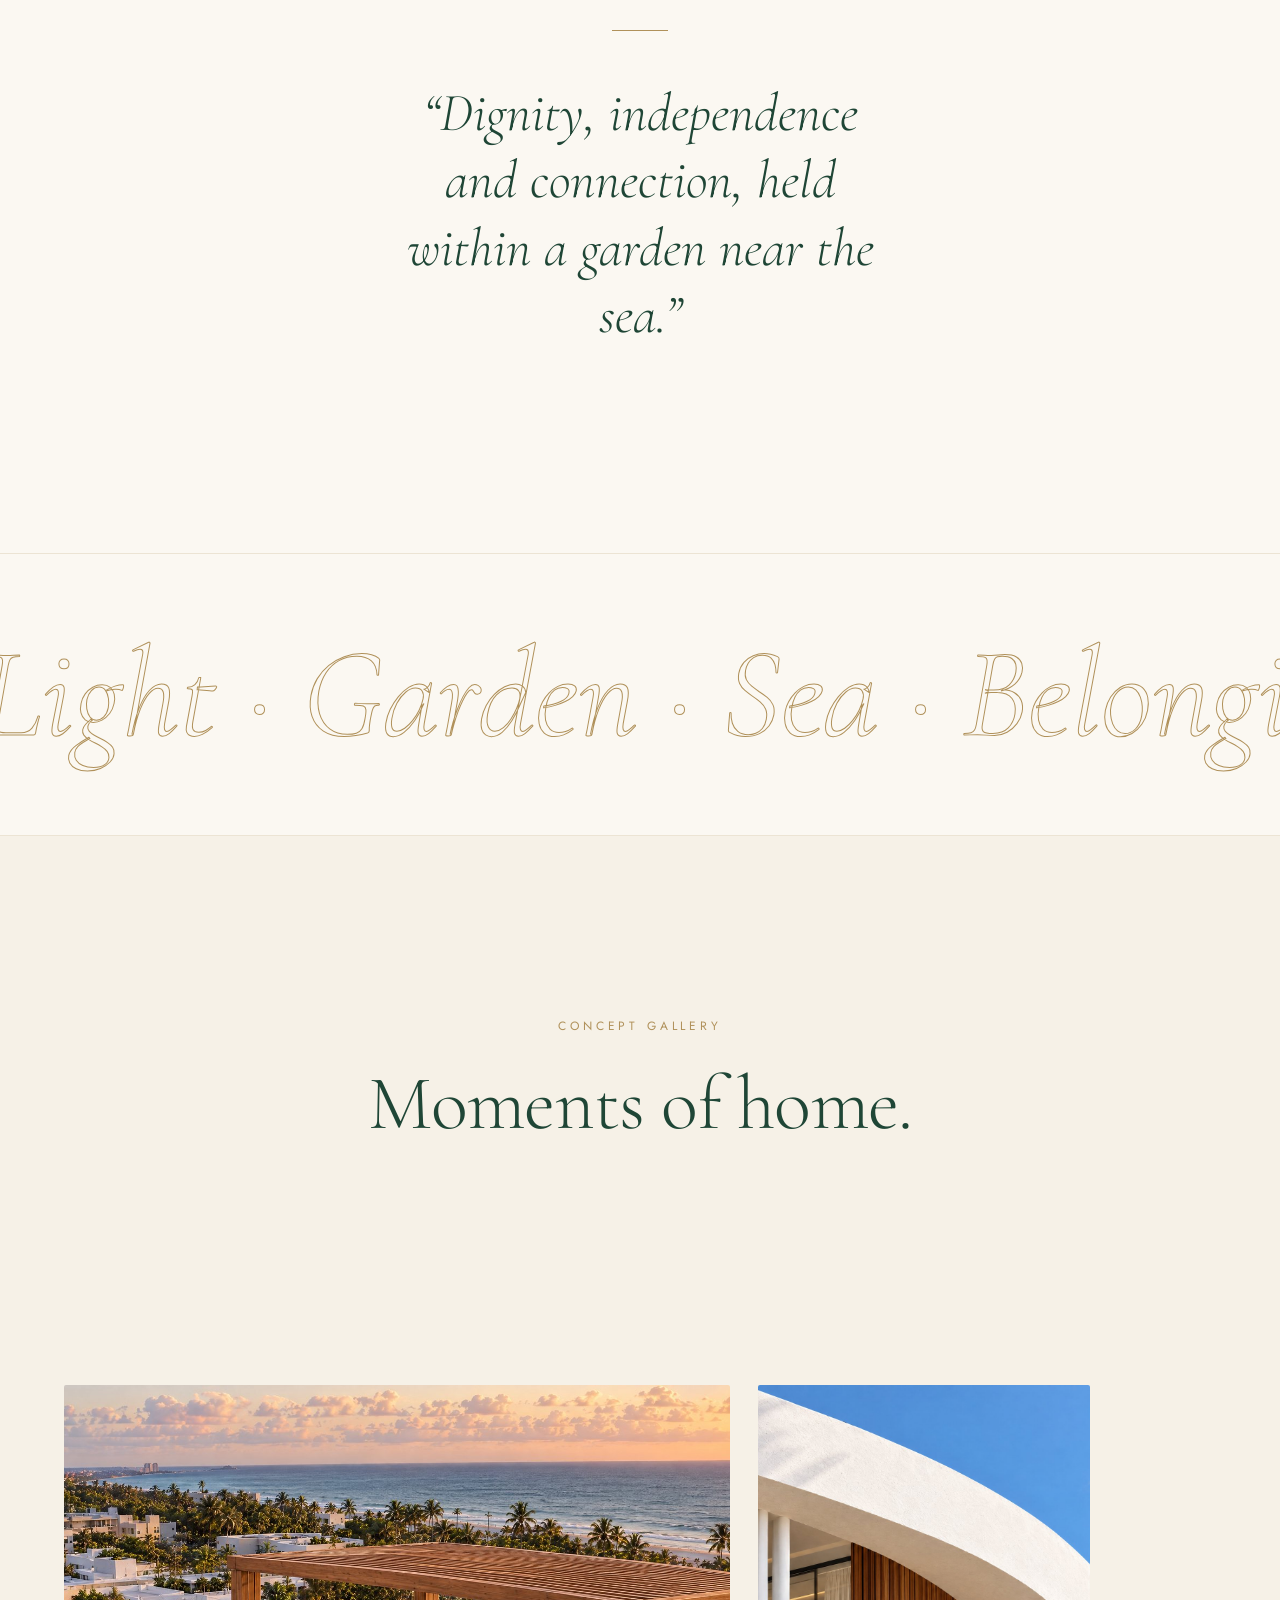
==== commit ce0e34d9: "Square, identical courts seen from above: central tennis, blue sides - The sports-garden image is no" ====
--- a/index.html
+++ b/index.html
@@ -69,7 +69,7 @@
     <div class="hero__media">
       <img class="hero__poster" src="/assets/img/aerial.jpg?v=10" alt="" aria-hidden="true">
       <video class="hero__video" id="heroVideo" muted playsinline loop preload="none" poster="/assets/img/aerial.jpg?v=10" aria-hidden="true"
-        data-src="/assets/video/flyover.mp4?v=16" data-src-small="/assets/video/flyover-720.mp4?v=16"></video>
+        data-src="/assets/video/flyover.mp4?v=17" data-src-small="/assets/video/flyover-720.mp4?v=17"></video>
       <div class="hero__veil"></div>
     </div>
     <div class="hero__content">
@@ -232,7 +232,7 @@
         <figcaption data-i18n="leis.cap2">The putting greens</figcaption>
       </figure>
       <figure class="wellness__item reveal">
-        <video class="motion" muted loop playsinline preload="none" poster="/assets/img/courts.jpg?v=6" data-src="/assets/video/clips/courts.mp4?v=2" role="img" aria-label="Conceptual sports garden with a centered tennis court, two pickleball courts, putting greens and a modern fountain"></video>
+        <video class="motion" muted loop playsinline preload="none" poster="/assets/img/courts.jpg?v=7" data-src="/assets/video/clips/courts.mp4?v=3" role="img" aria-label="Conceptual sports garden seen from above: a central tennis court between two identical blue pickleball courts, two putting greens and a modern fountain"></video>
         <figcaption data-i18n="leis.cap3">Tennis, pickleball and golf</figcaption>
       </figure>
     </div>
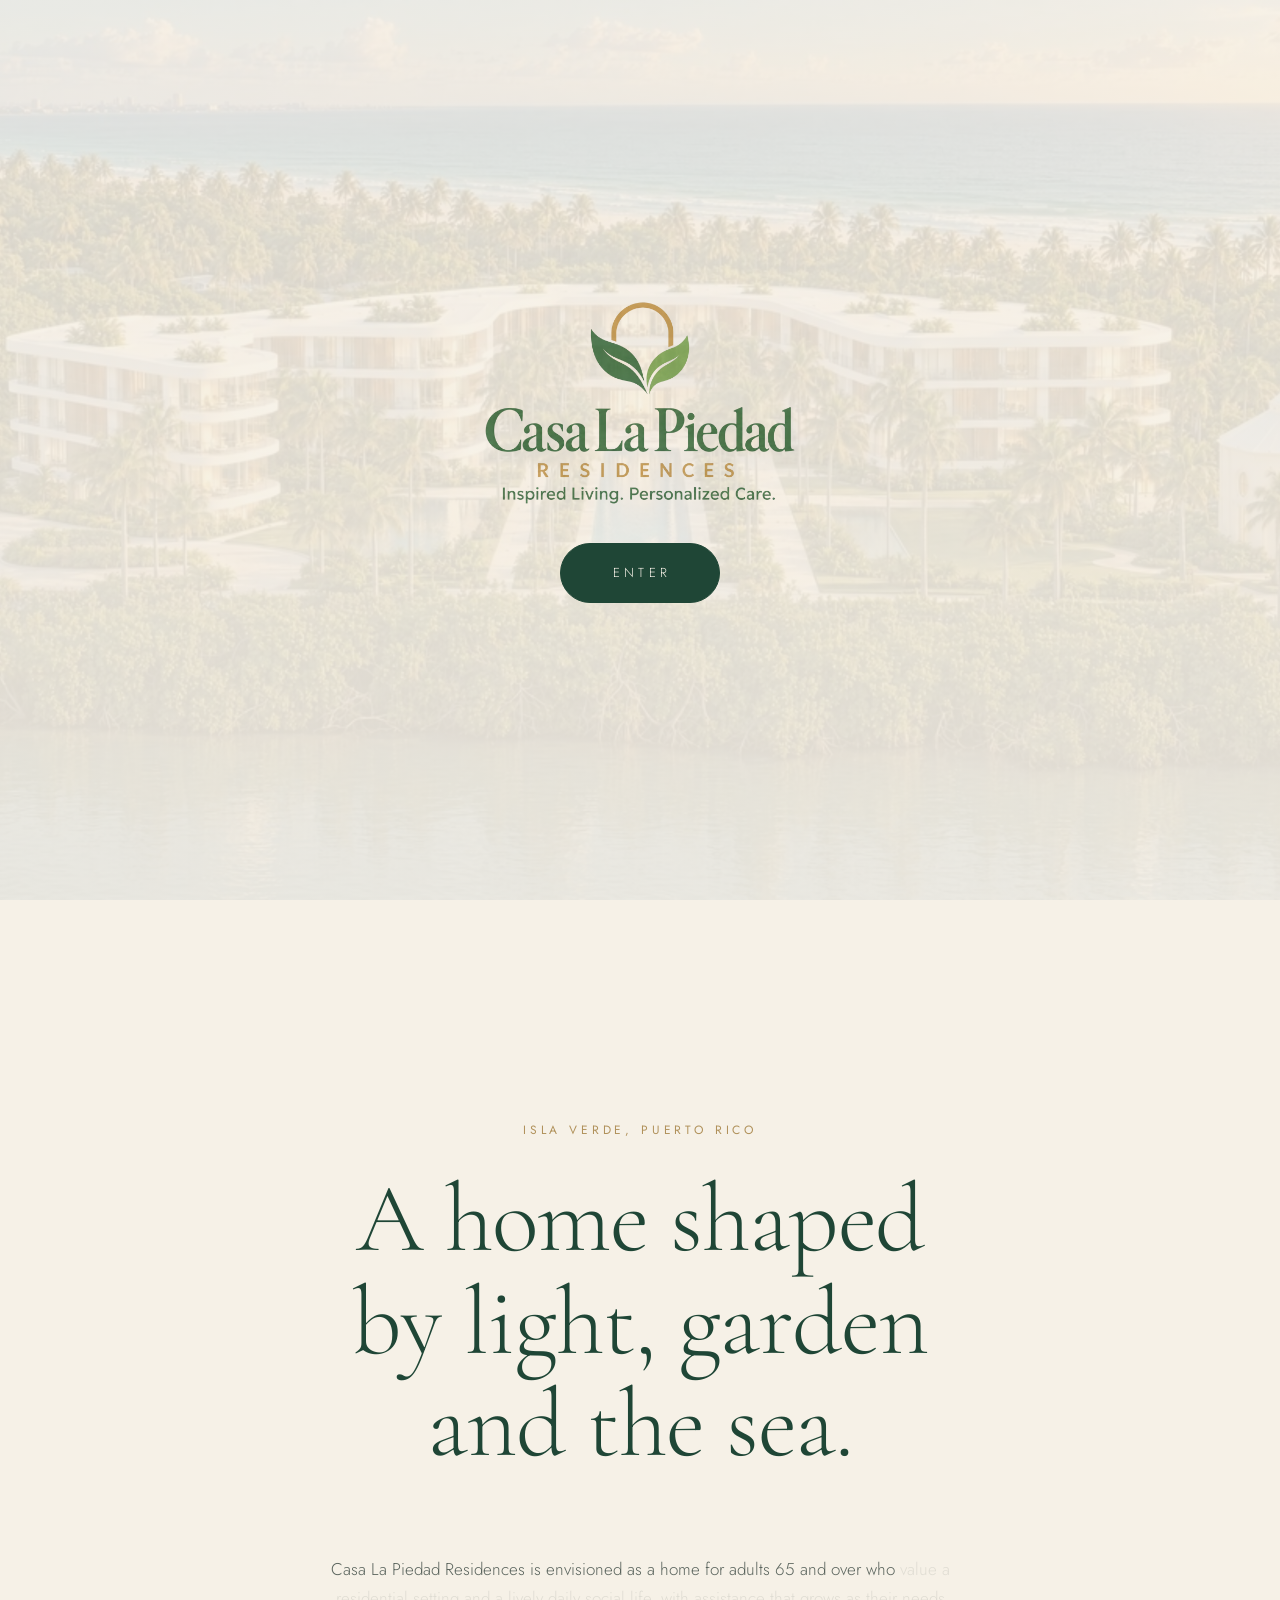
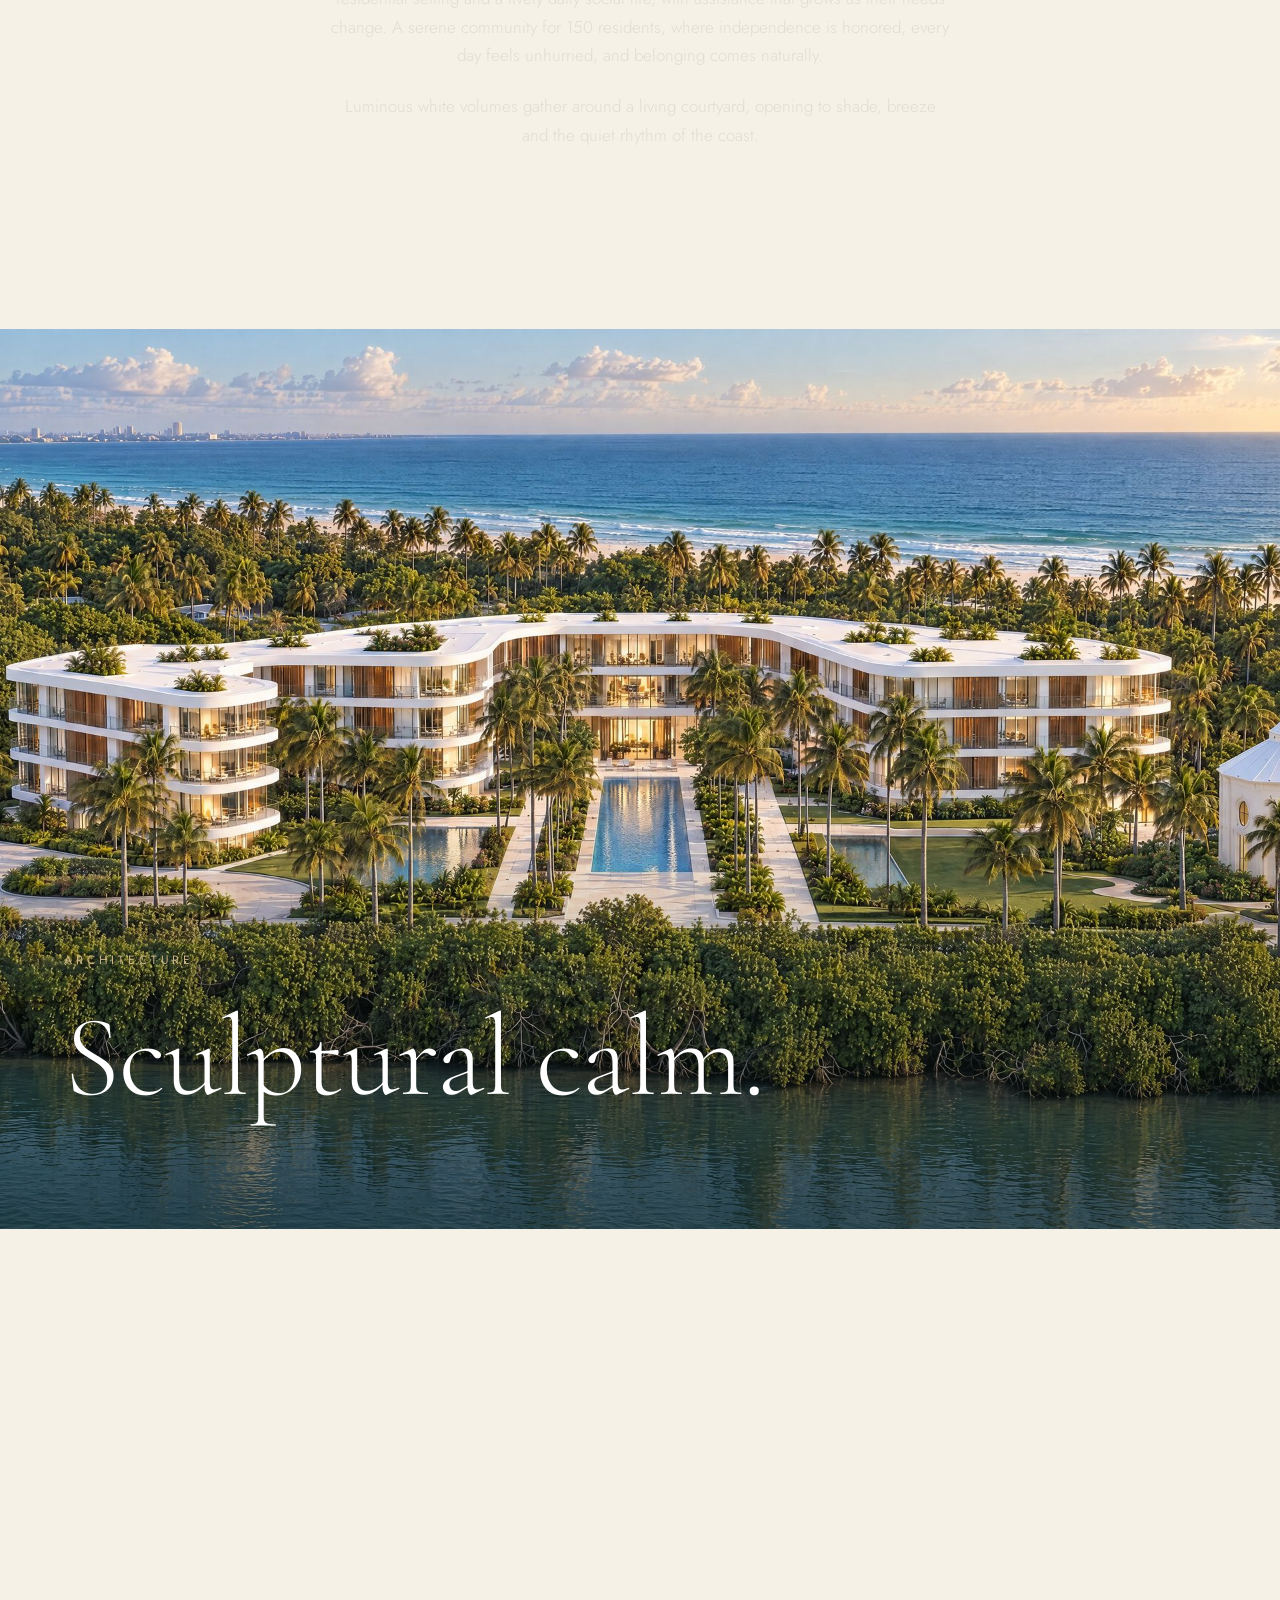
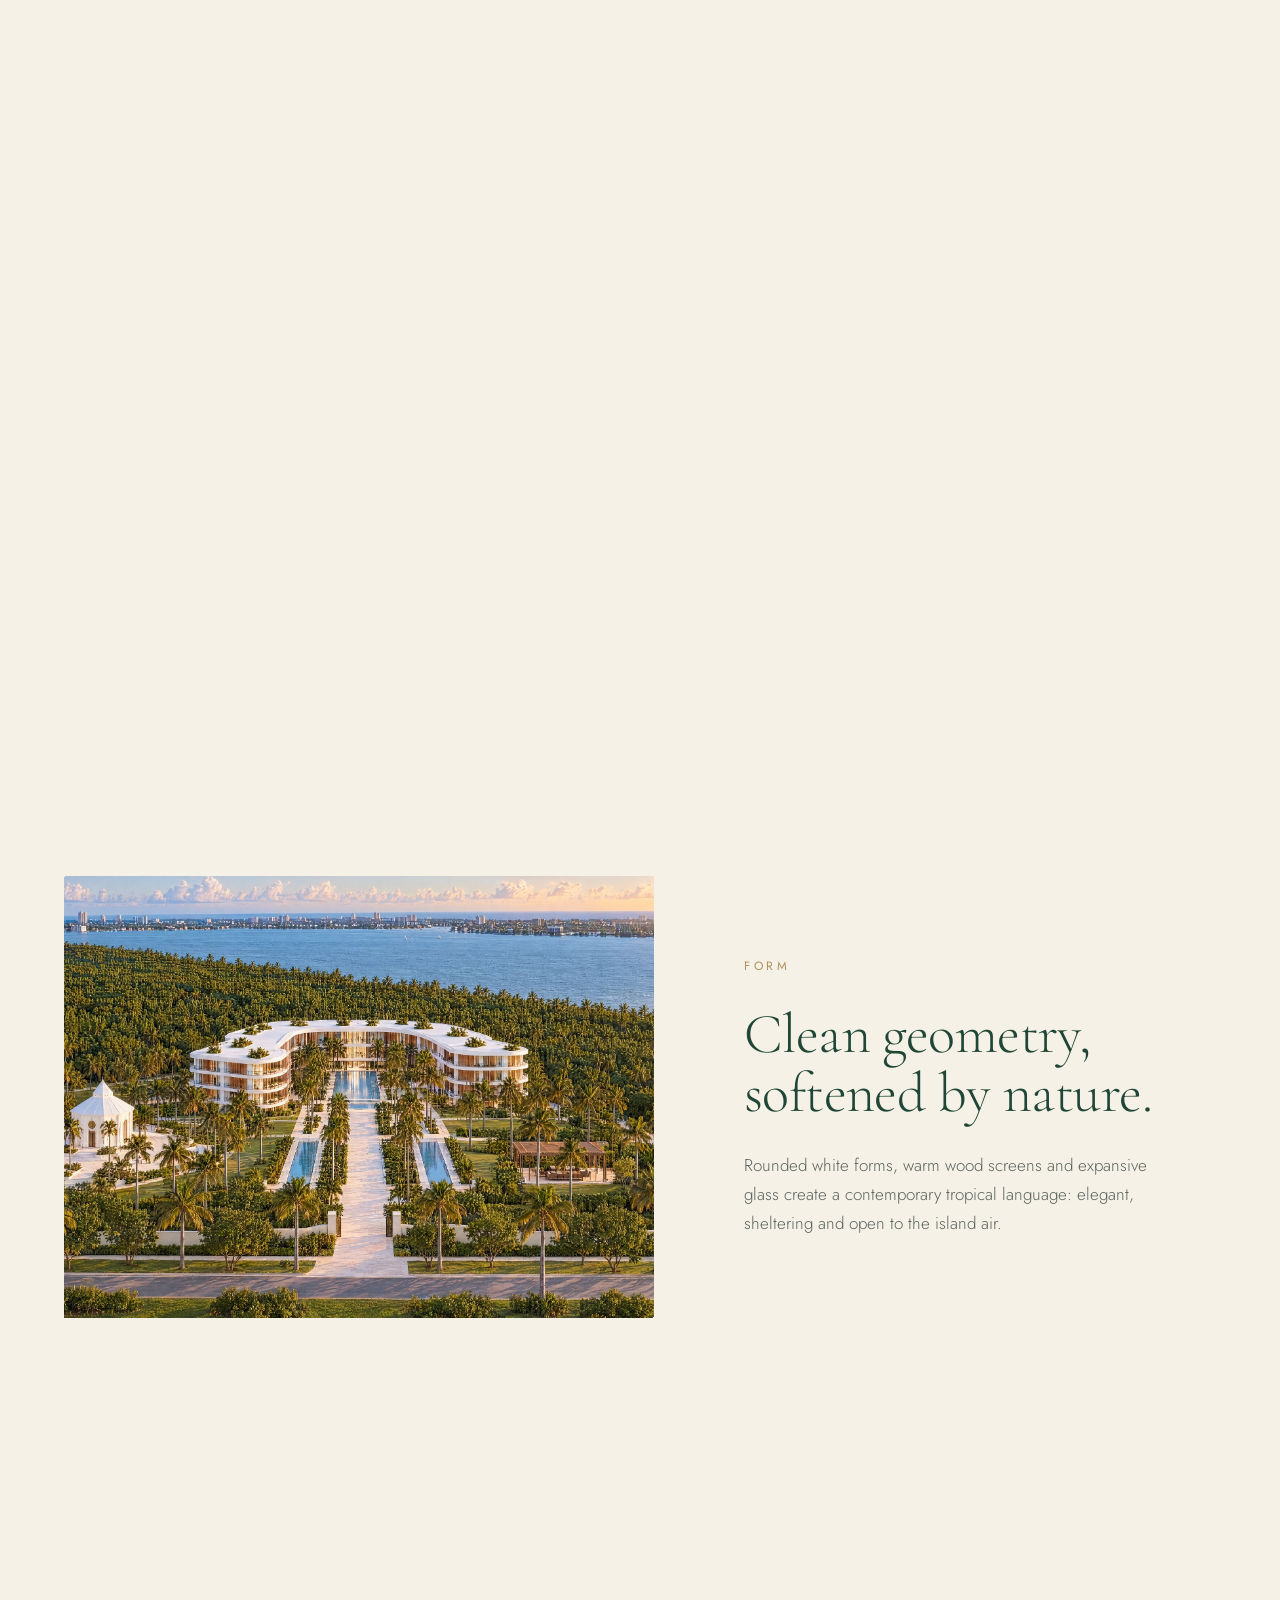
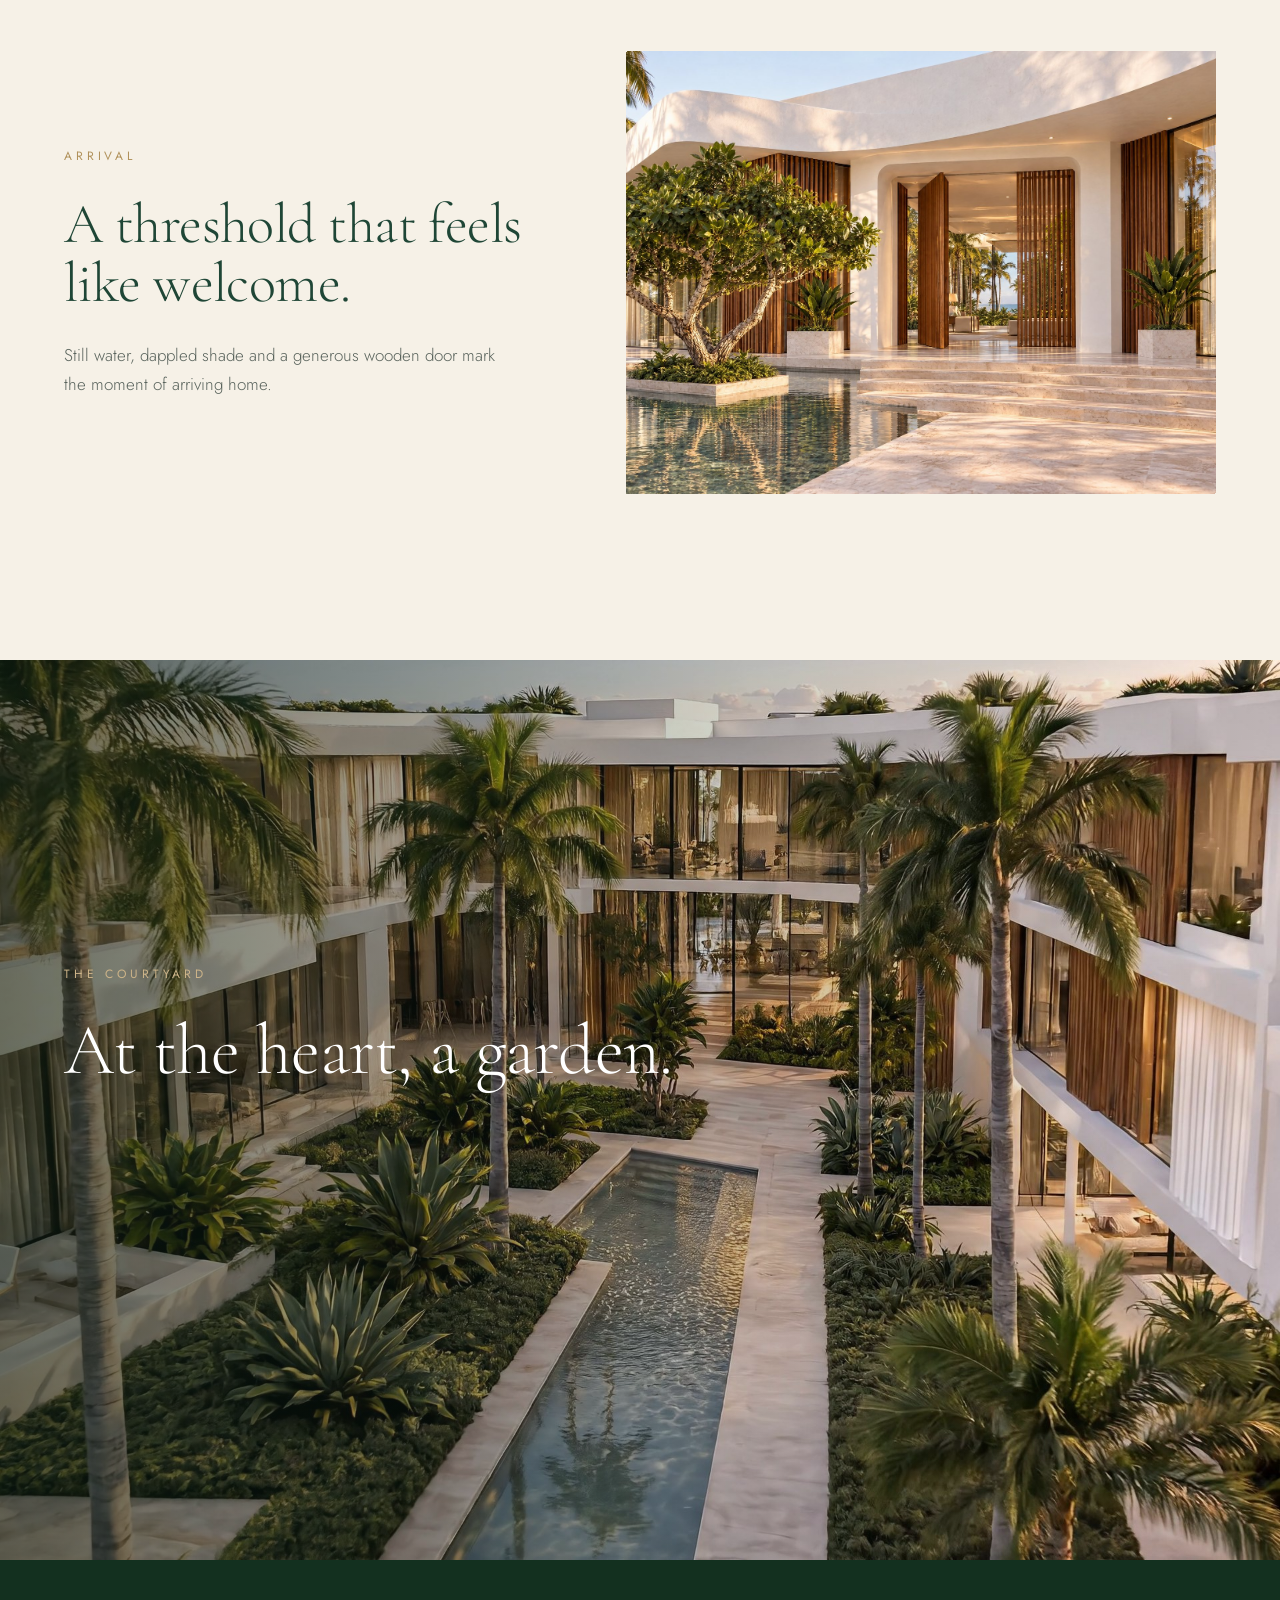
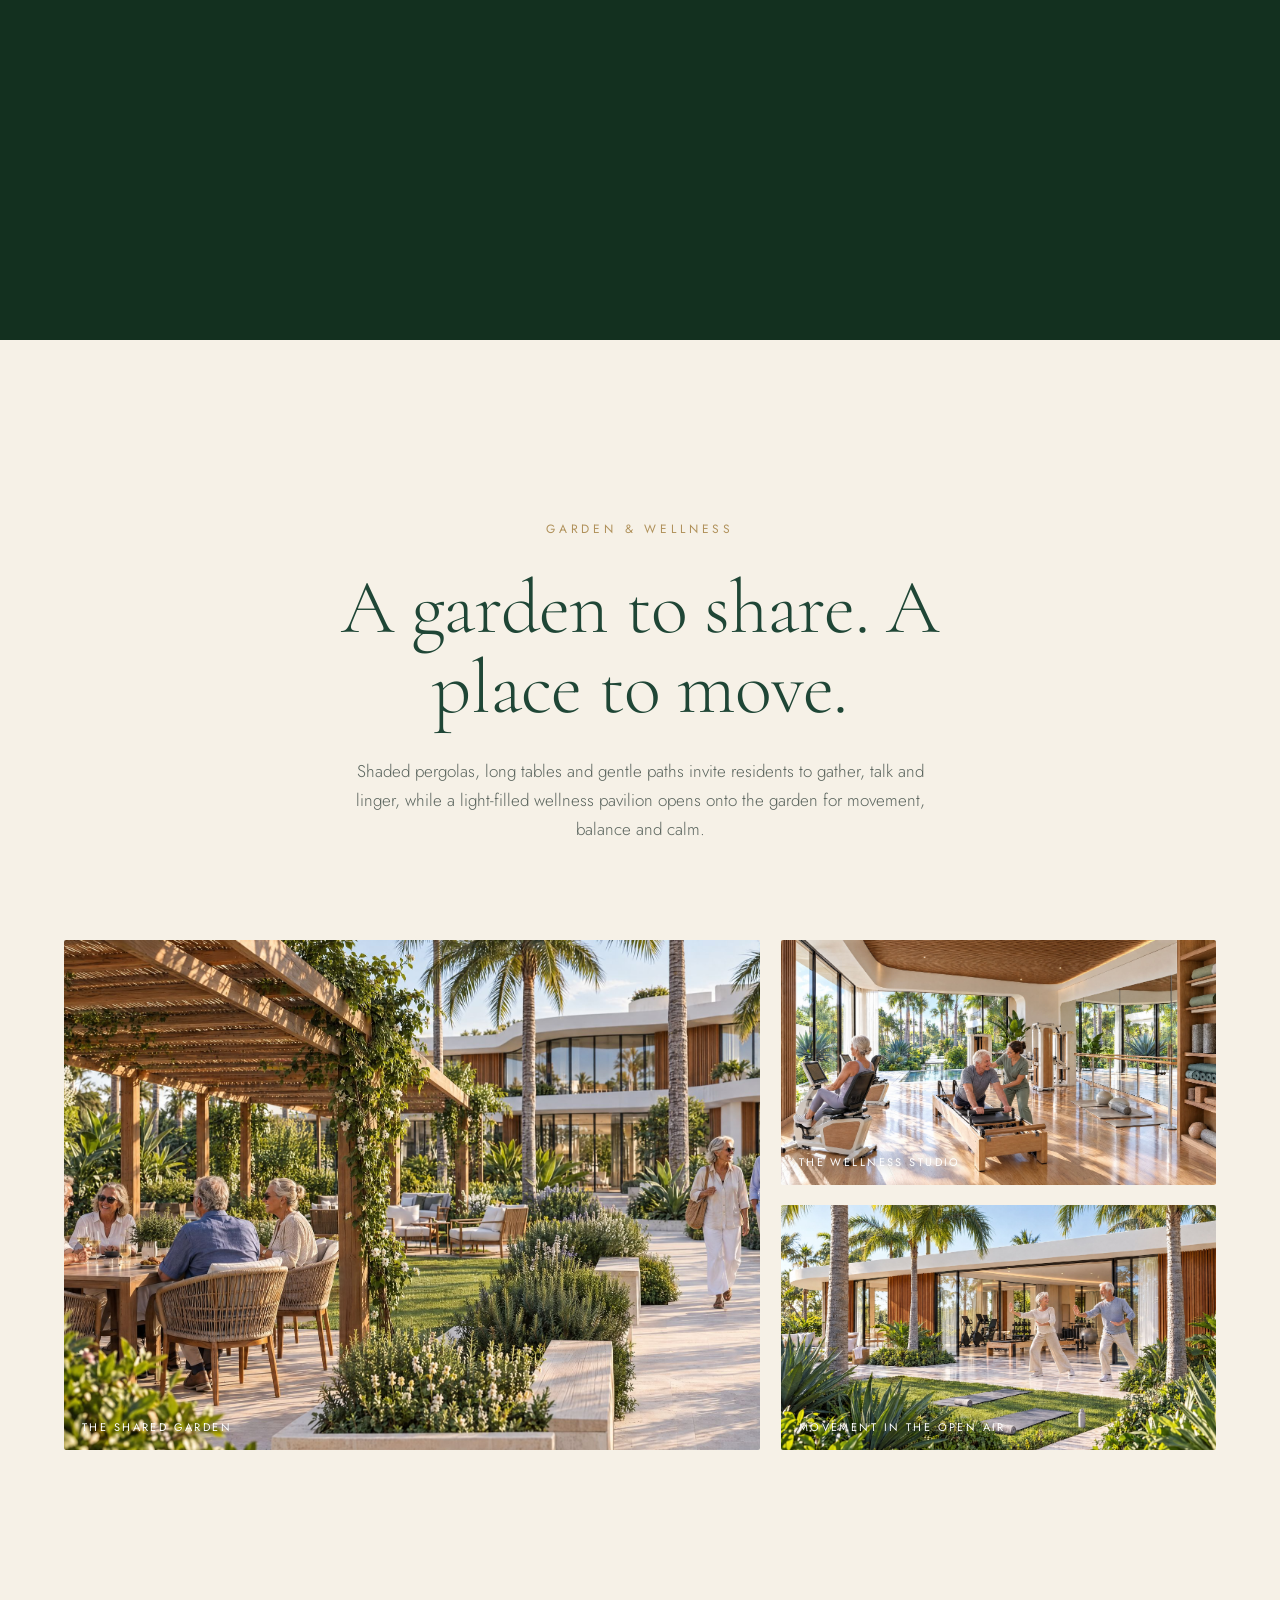
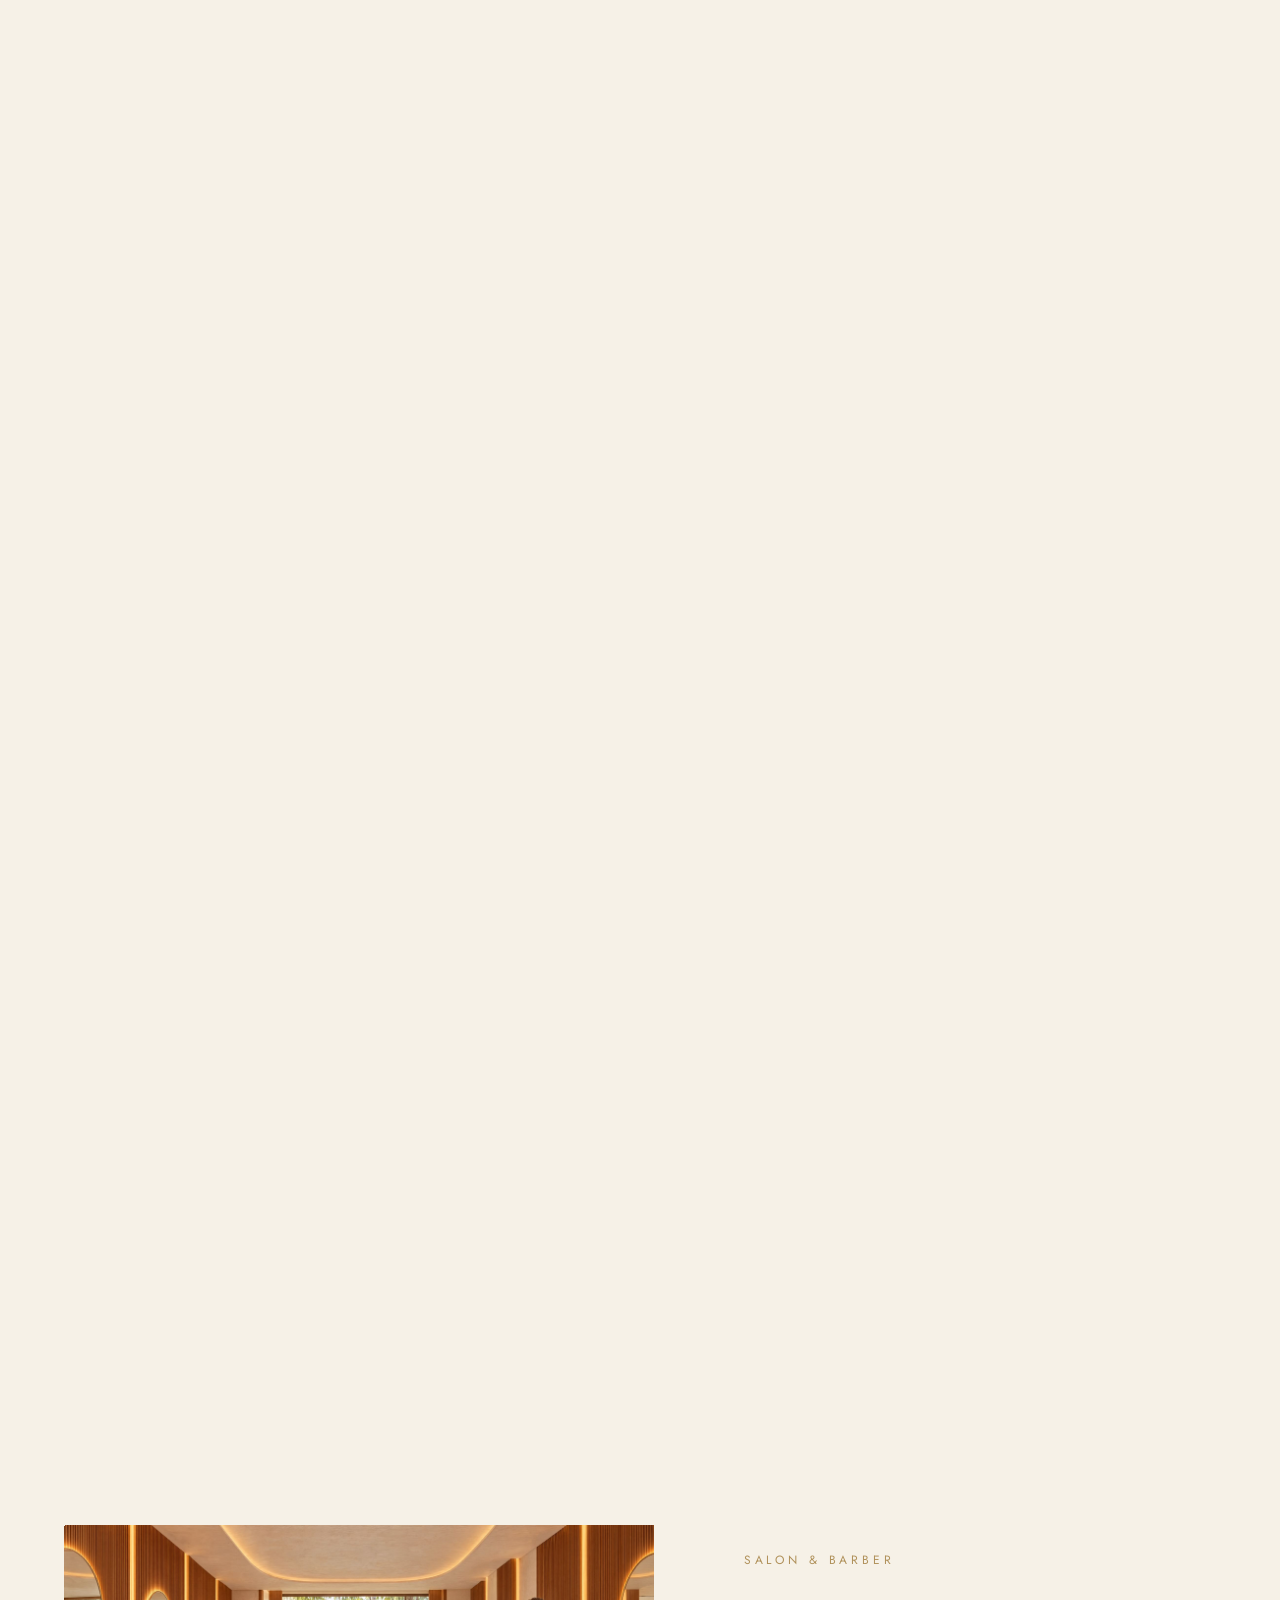
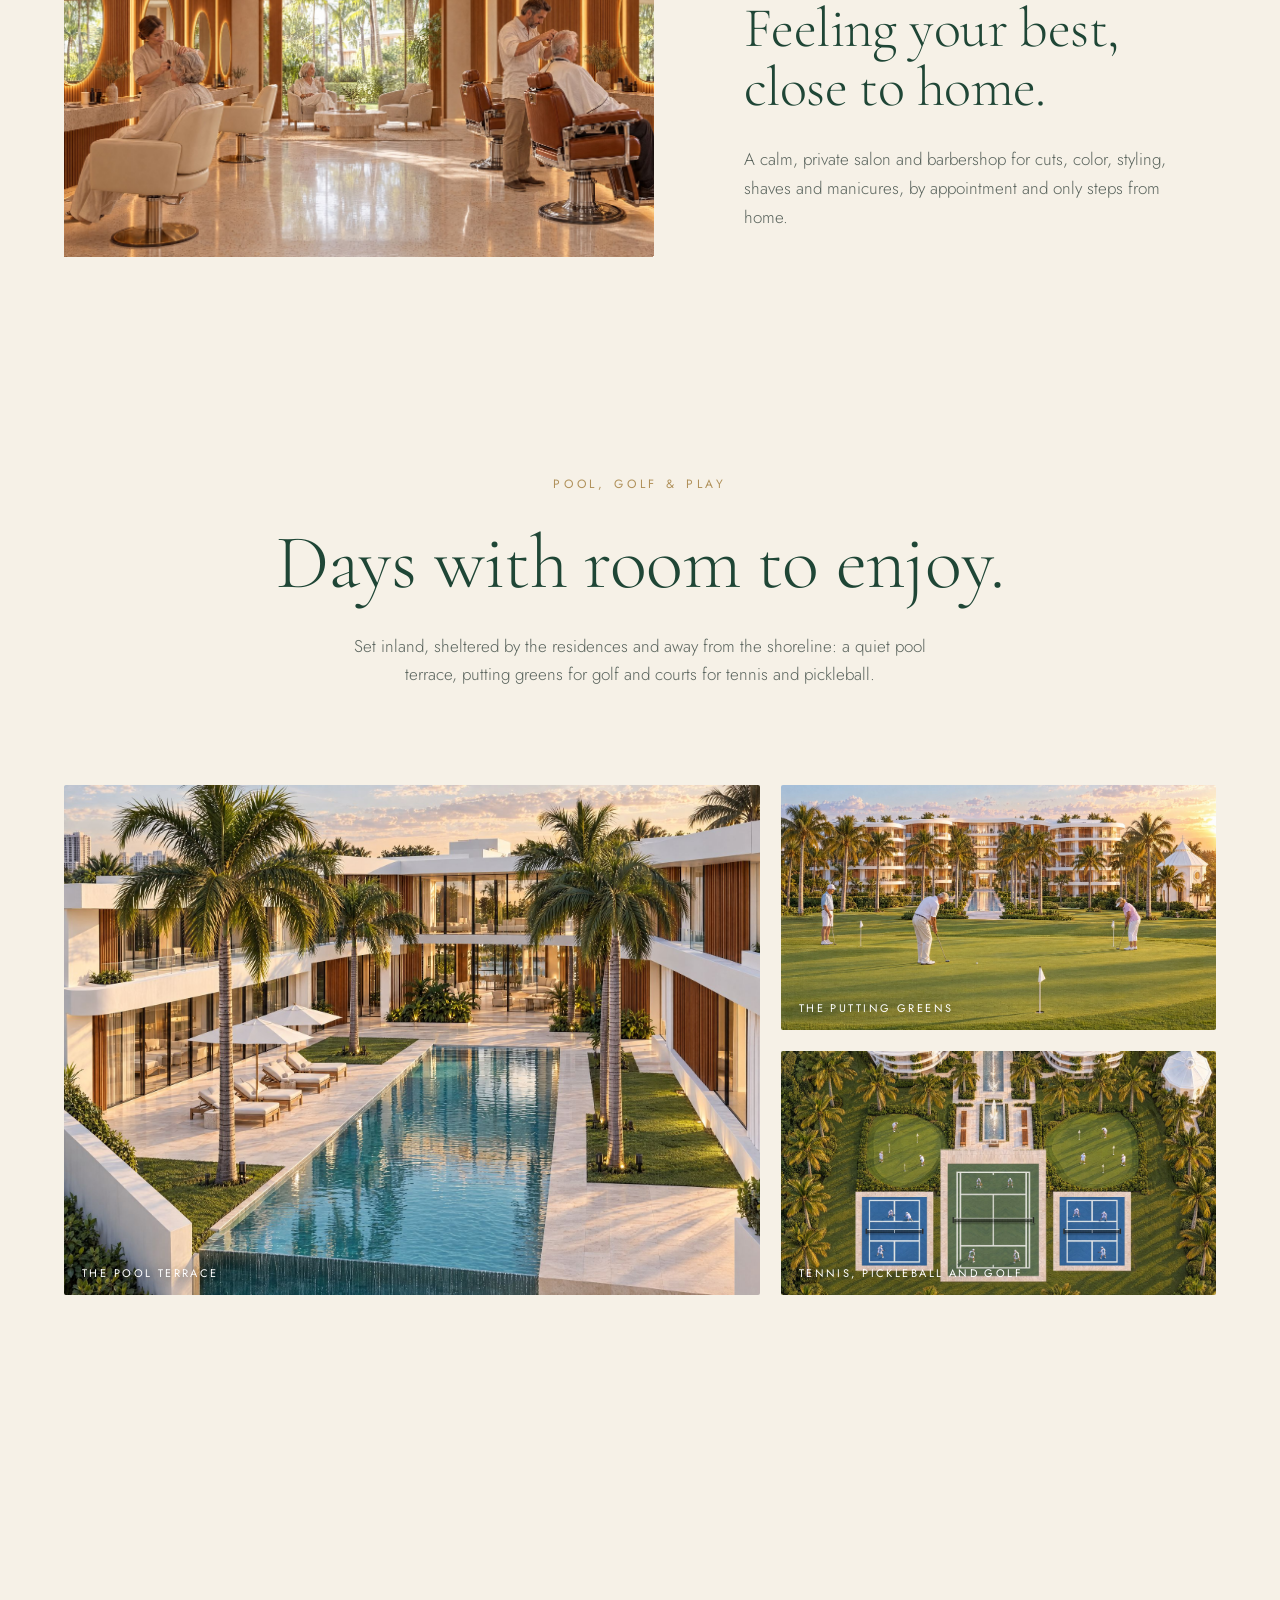
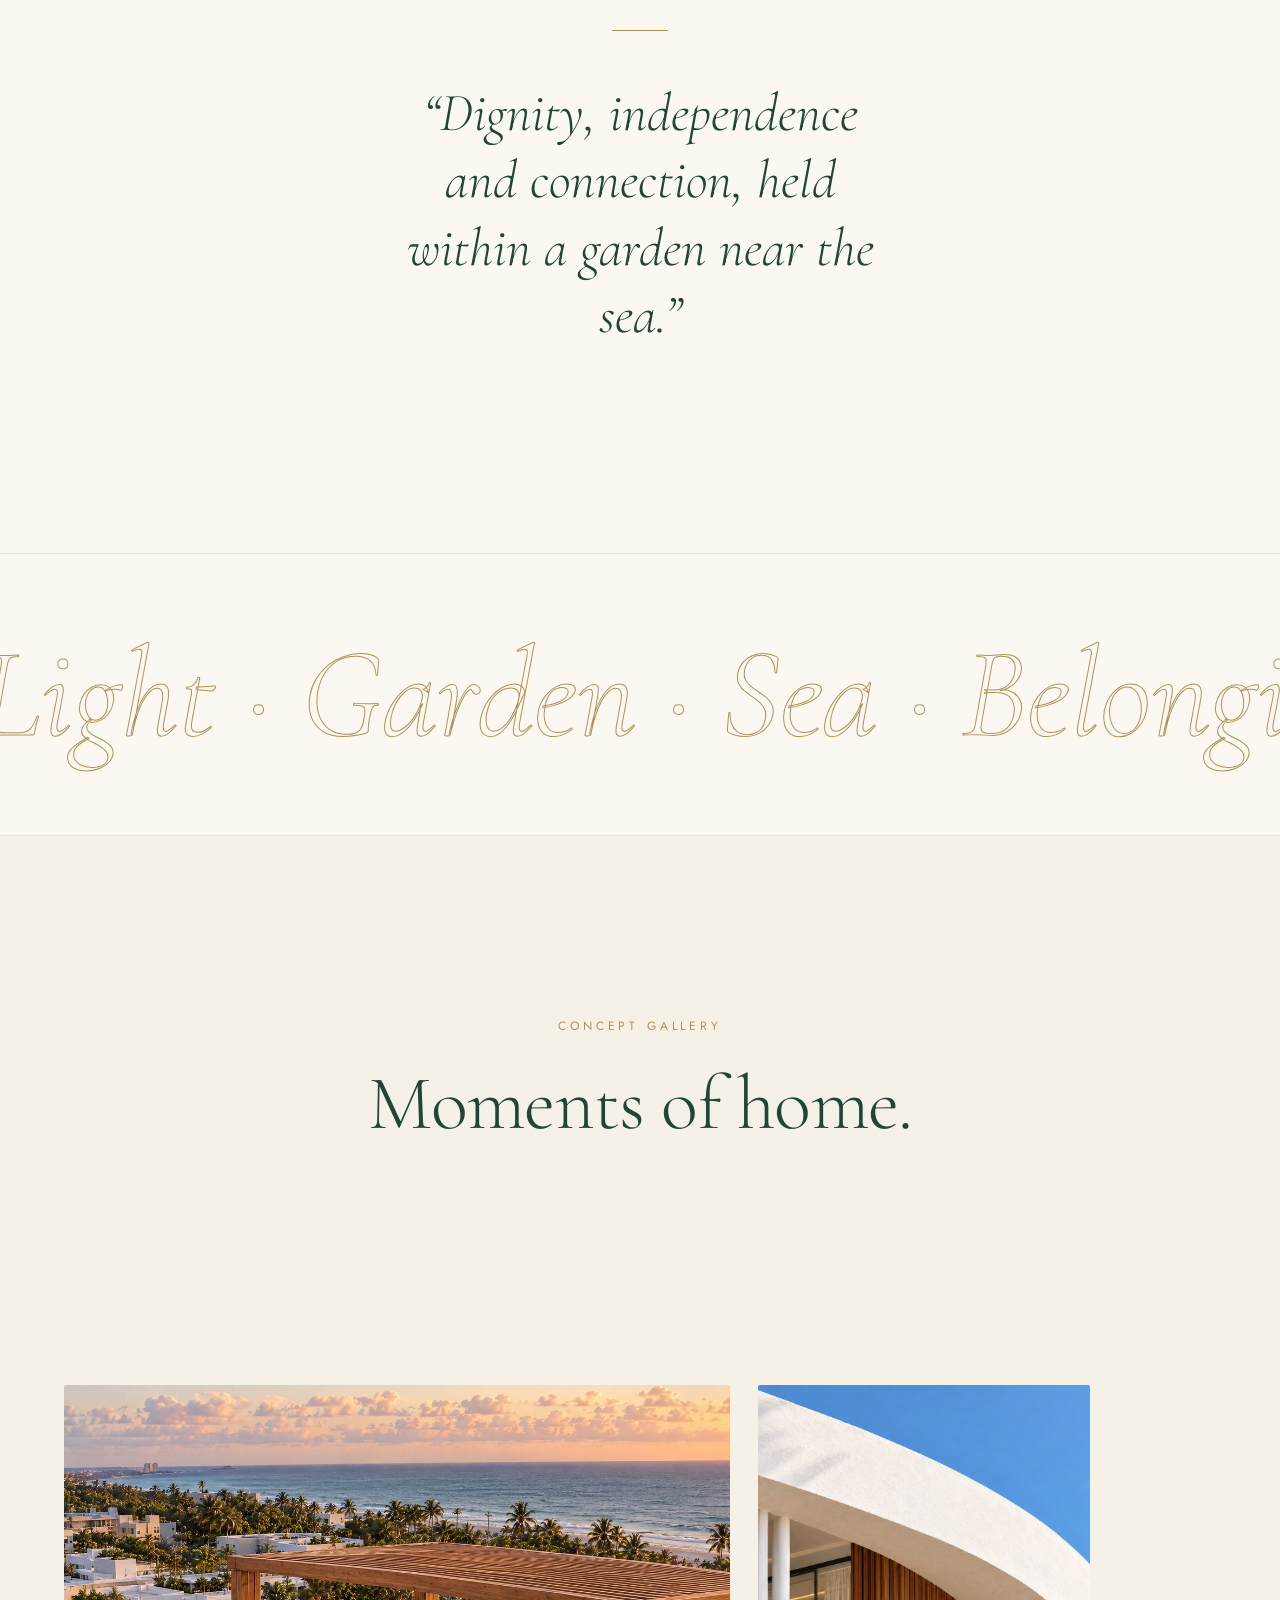
==== commit 51bff676: "Keep every motion clip moving on iPhone iPhone Safari froze some clips on their photo: every clip ke" ====
--- a/index.html
+++ b/index.html
@@ -69,7 +69,7 @@
     <div class="hero__media">
       <img class="hero__poster" src="/assets/img/aerial.jpg?v=10" alt="" aria-hidden="true">
       <video class="hero__video" id="heroVideo" muted playsinline loop preload="none" poster="/assets/img/aerial.jpg?v=10" aria-hidden="true"
-        data-src="/assets/video/flyover.mp4?v=17" data-src-small="/assets/video/flyover-720.mp4?v=17"></video>
+        data-src="/assets/video/flyover.mp4?v=18" data-src-small="/assets/video/flyover-720.mp4?v=18"></video>
       <div class="hero__veil"></div>
     </div>
     <div class="hero__content">
@@ -232,7 +232,7 @@
         <figcaption data-i18n="leis.cap2">The putting greens</figcaption>
       </figure>
       <figure class="wellness__item reveal">
-        <video class="motion" muted loop playsinline preload="none" poster="/assets/img/courts.jpg?v=7" data-src="/assets/video/clips/courts.mp4?v=3" role="img" aria-label="Conceptual sports garden seen from above: a central tennis court between two identical blue pickleball courts, two putting greens and a modern fountain"></video>
+        <video class="motion" muted loop playsinline preload="none" poster="/assets/img/courts.jpg?v=7" data-src="/assets/video/clips/courts.mp4?v=4" role="img" aria-label="Conceptual sports garden seen from above: a central tennis court between two identical blue pickleball courts, two putting greens and a modern fountain"></video>
         <figcaption data-i18n="leis.cap3">Tennis, pickleball and golf</figcaption>
       </figure>
     </div>
@@ -328,6 +328,6 @@
   </div>
 
   <script src="https://cdn.jsdelivr.net/npm/lenis@1.1.13/dist/lenis.min.js" defer></script>
-  <script src="/main.js?v=12" defer></script>
+  <script src="/main.js?v=13" defer></script>
 </body>
 </html>
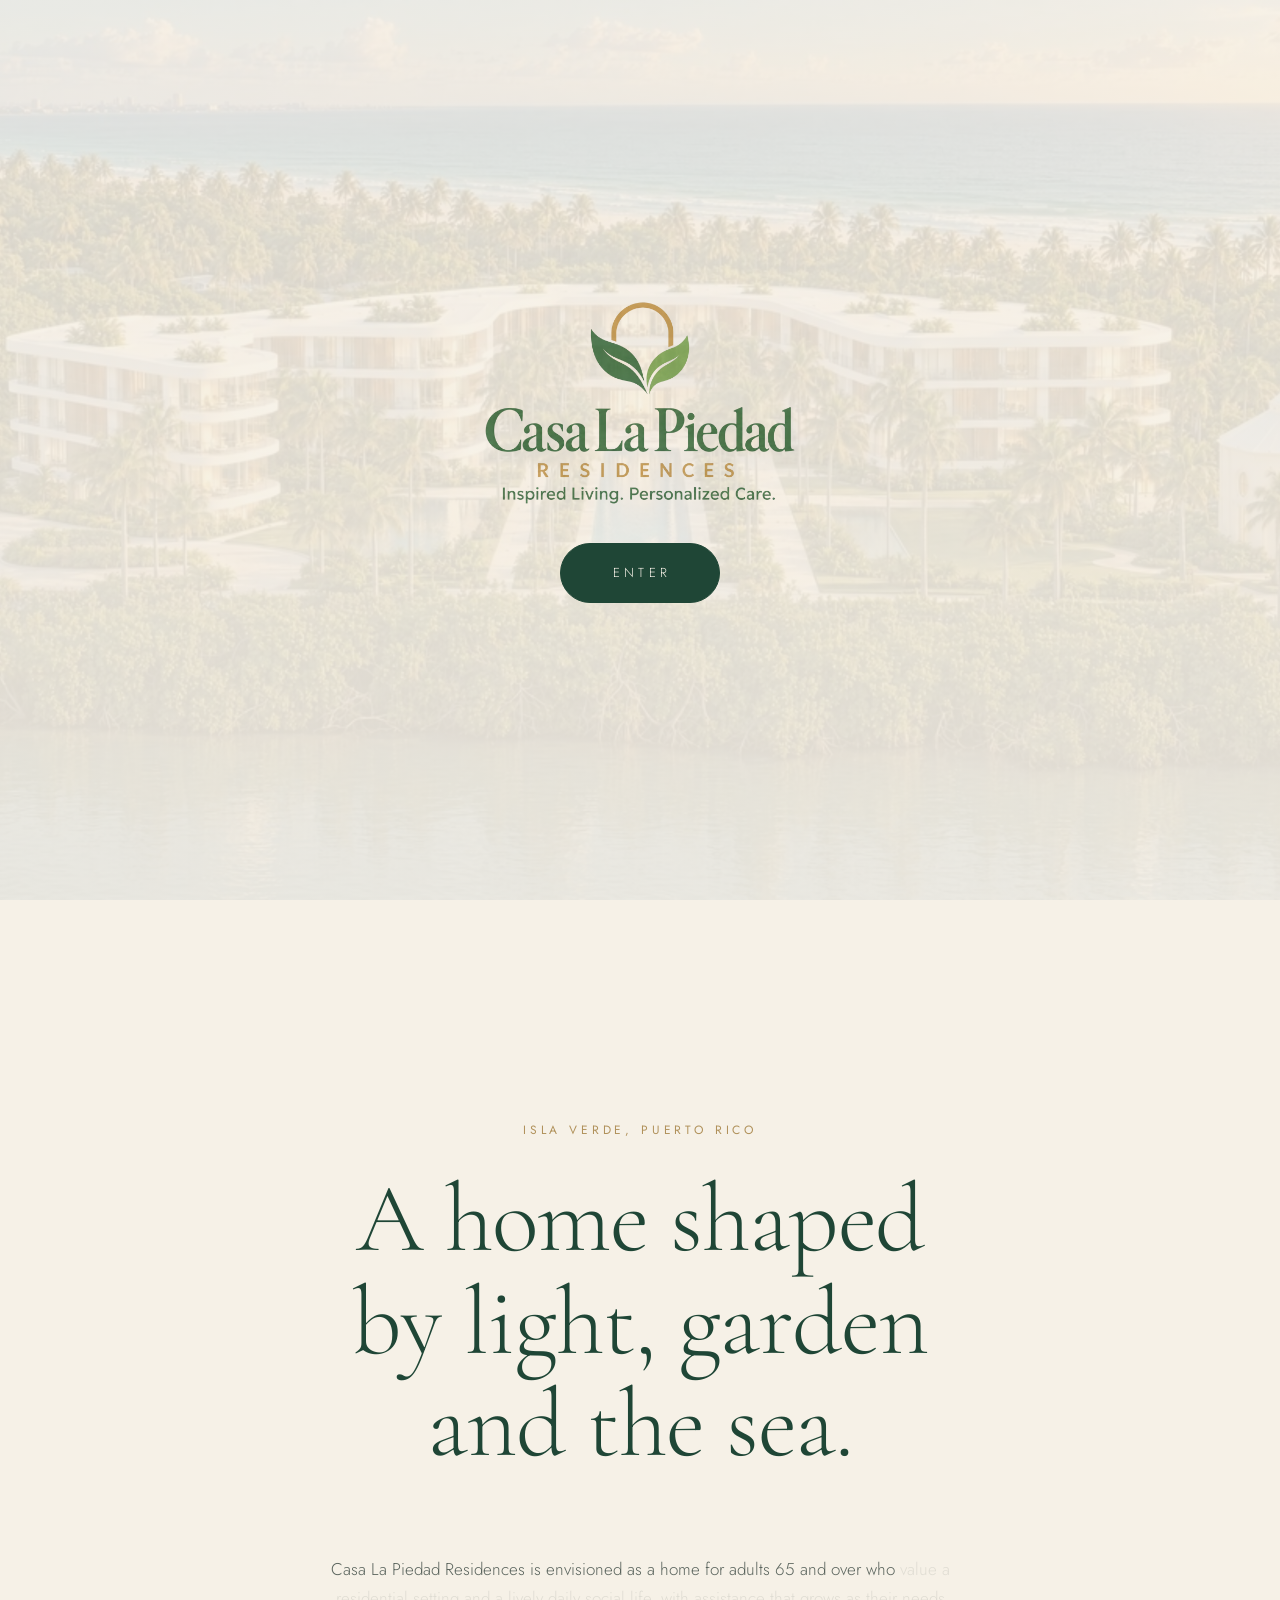
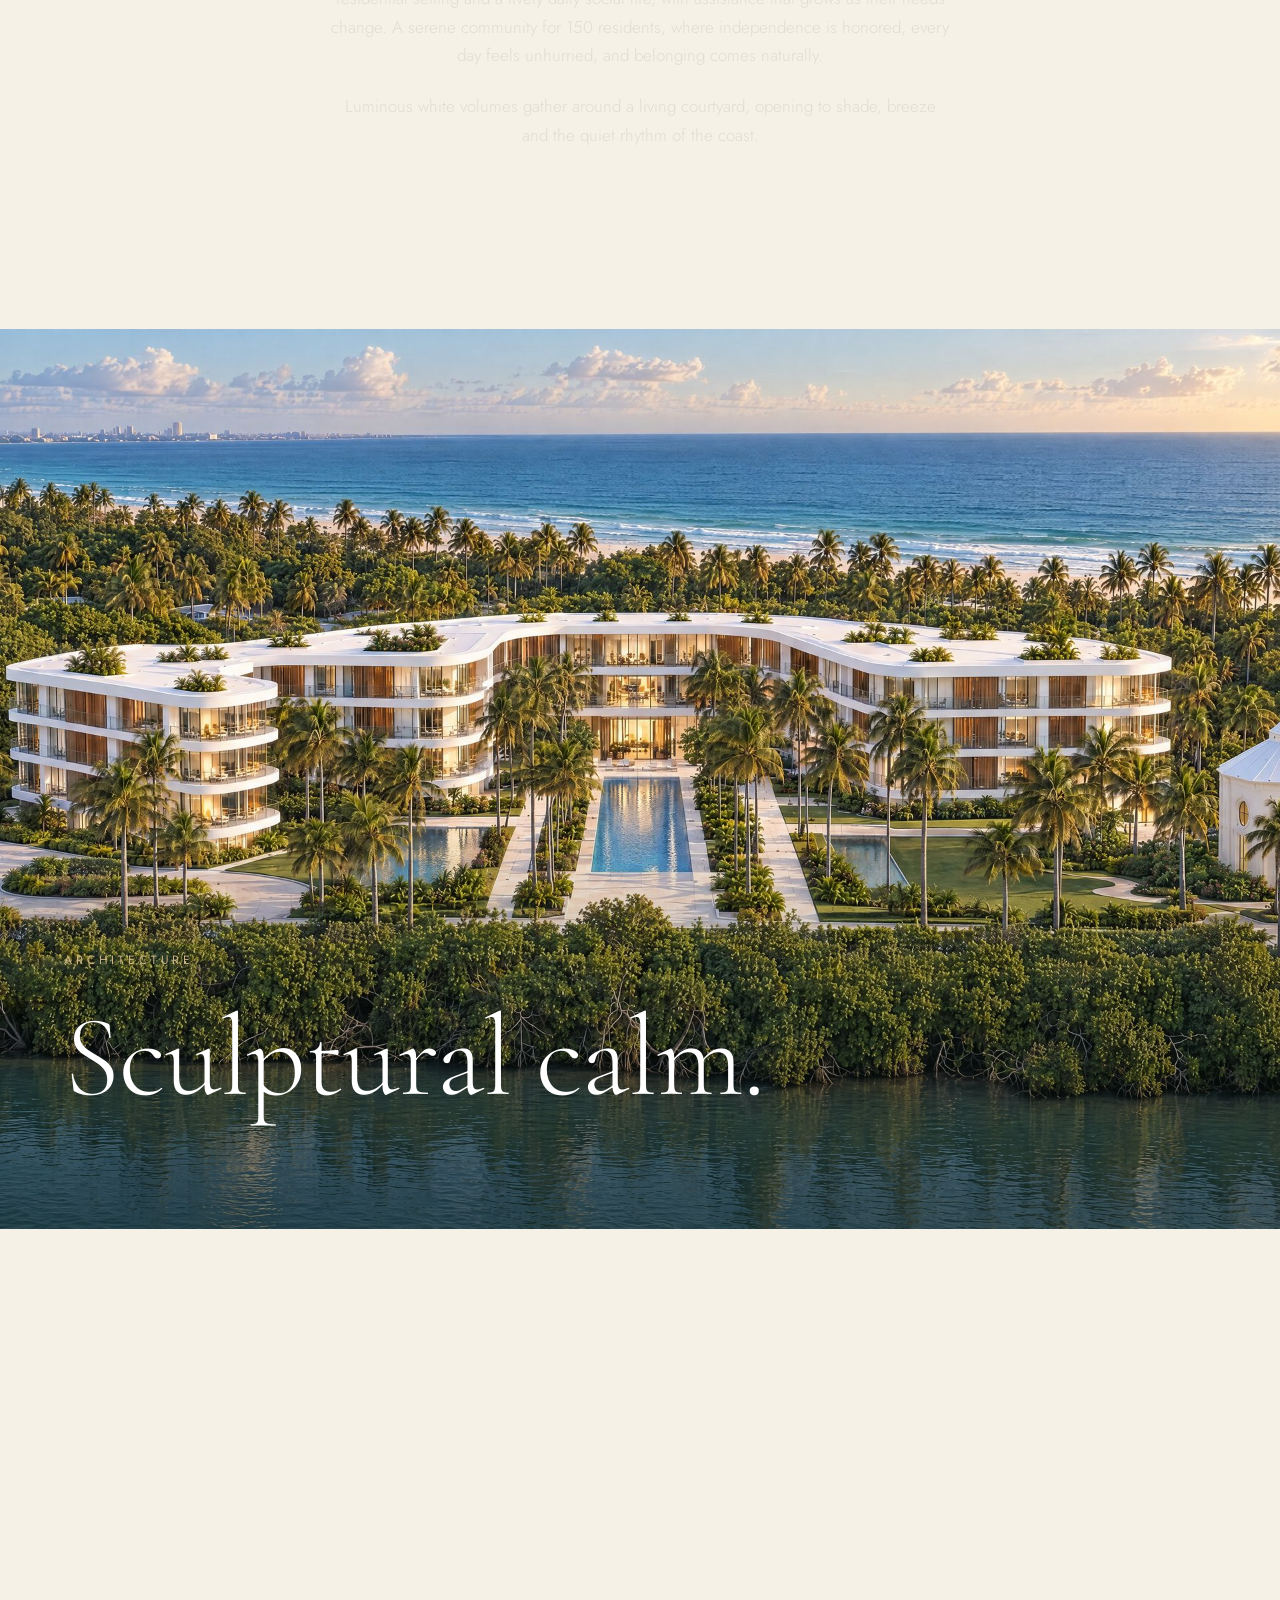
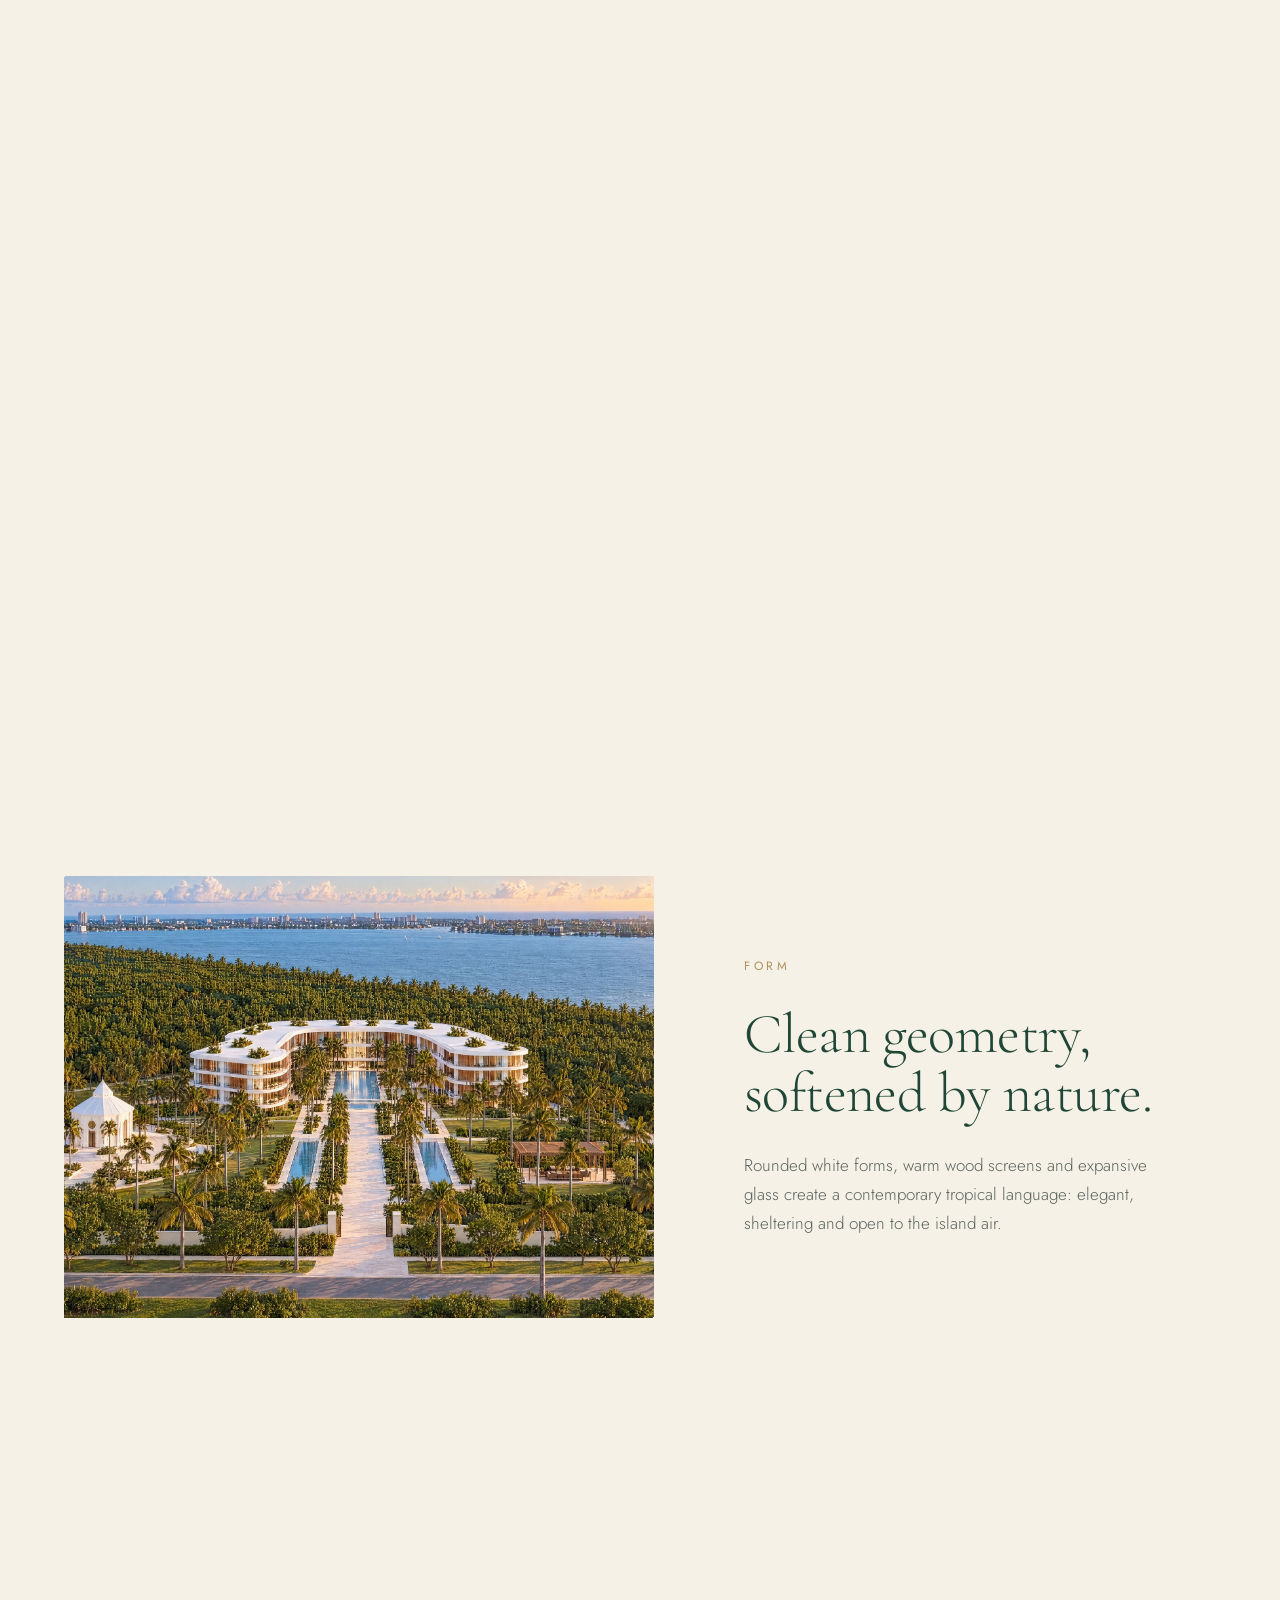
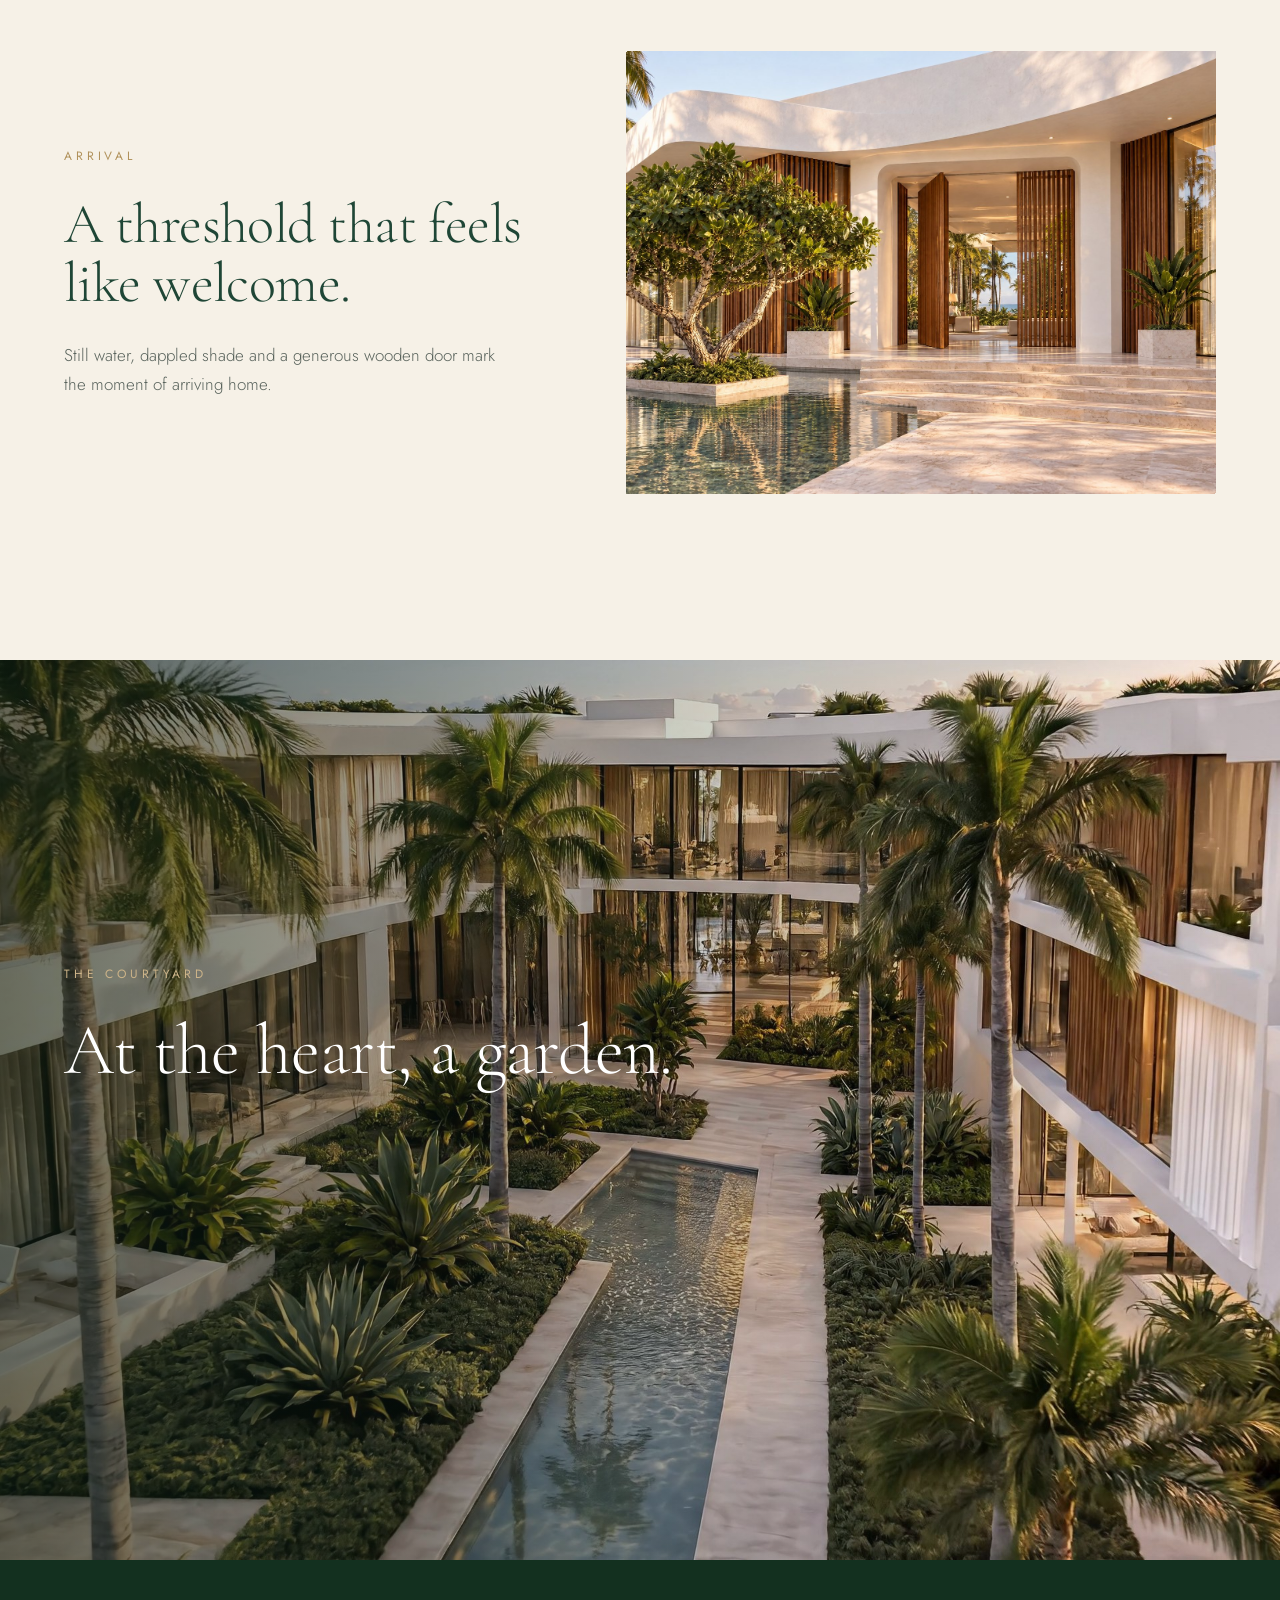
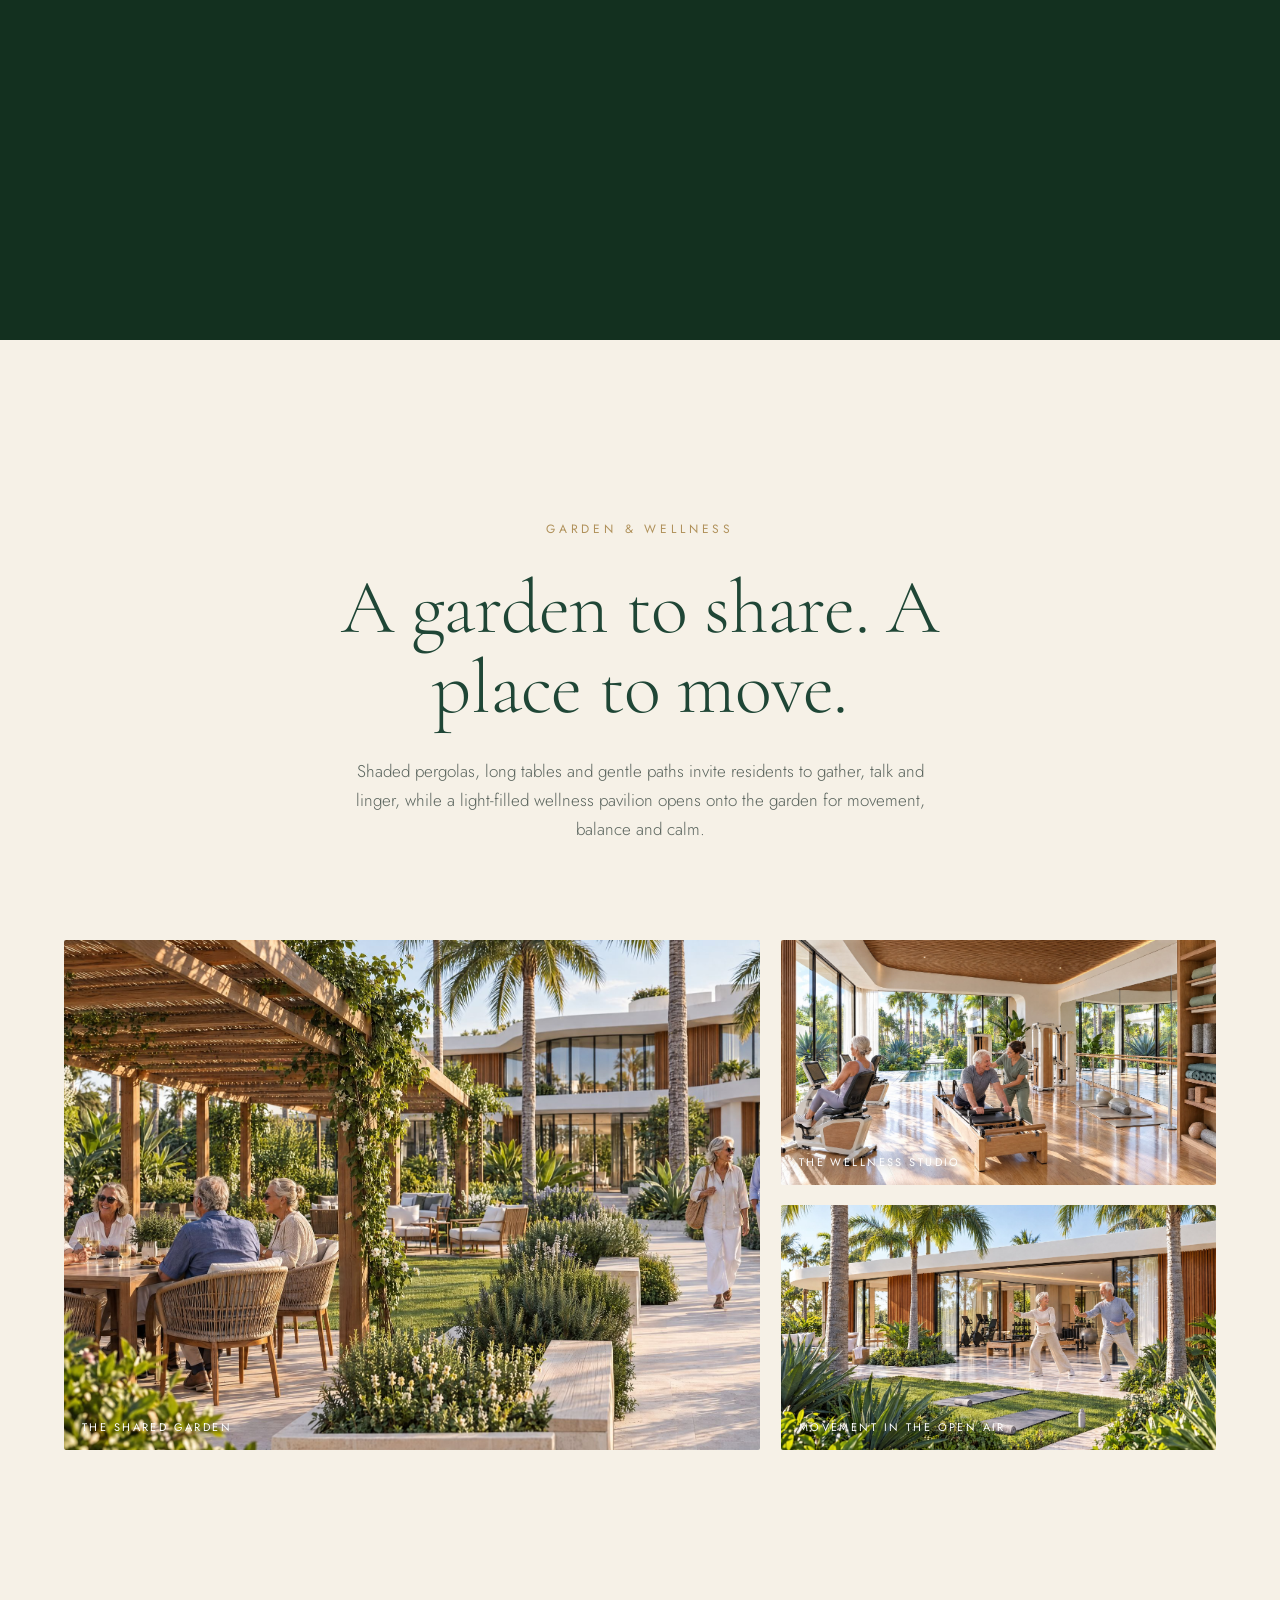
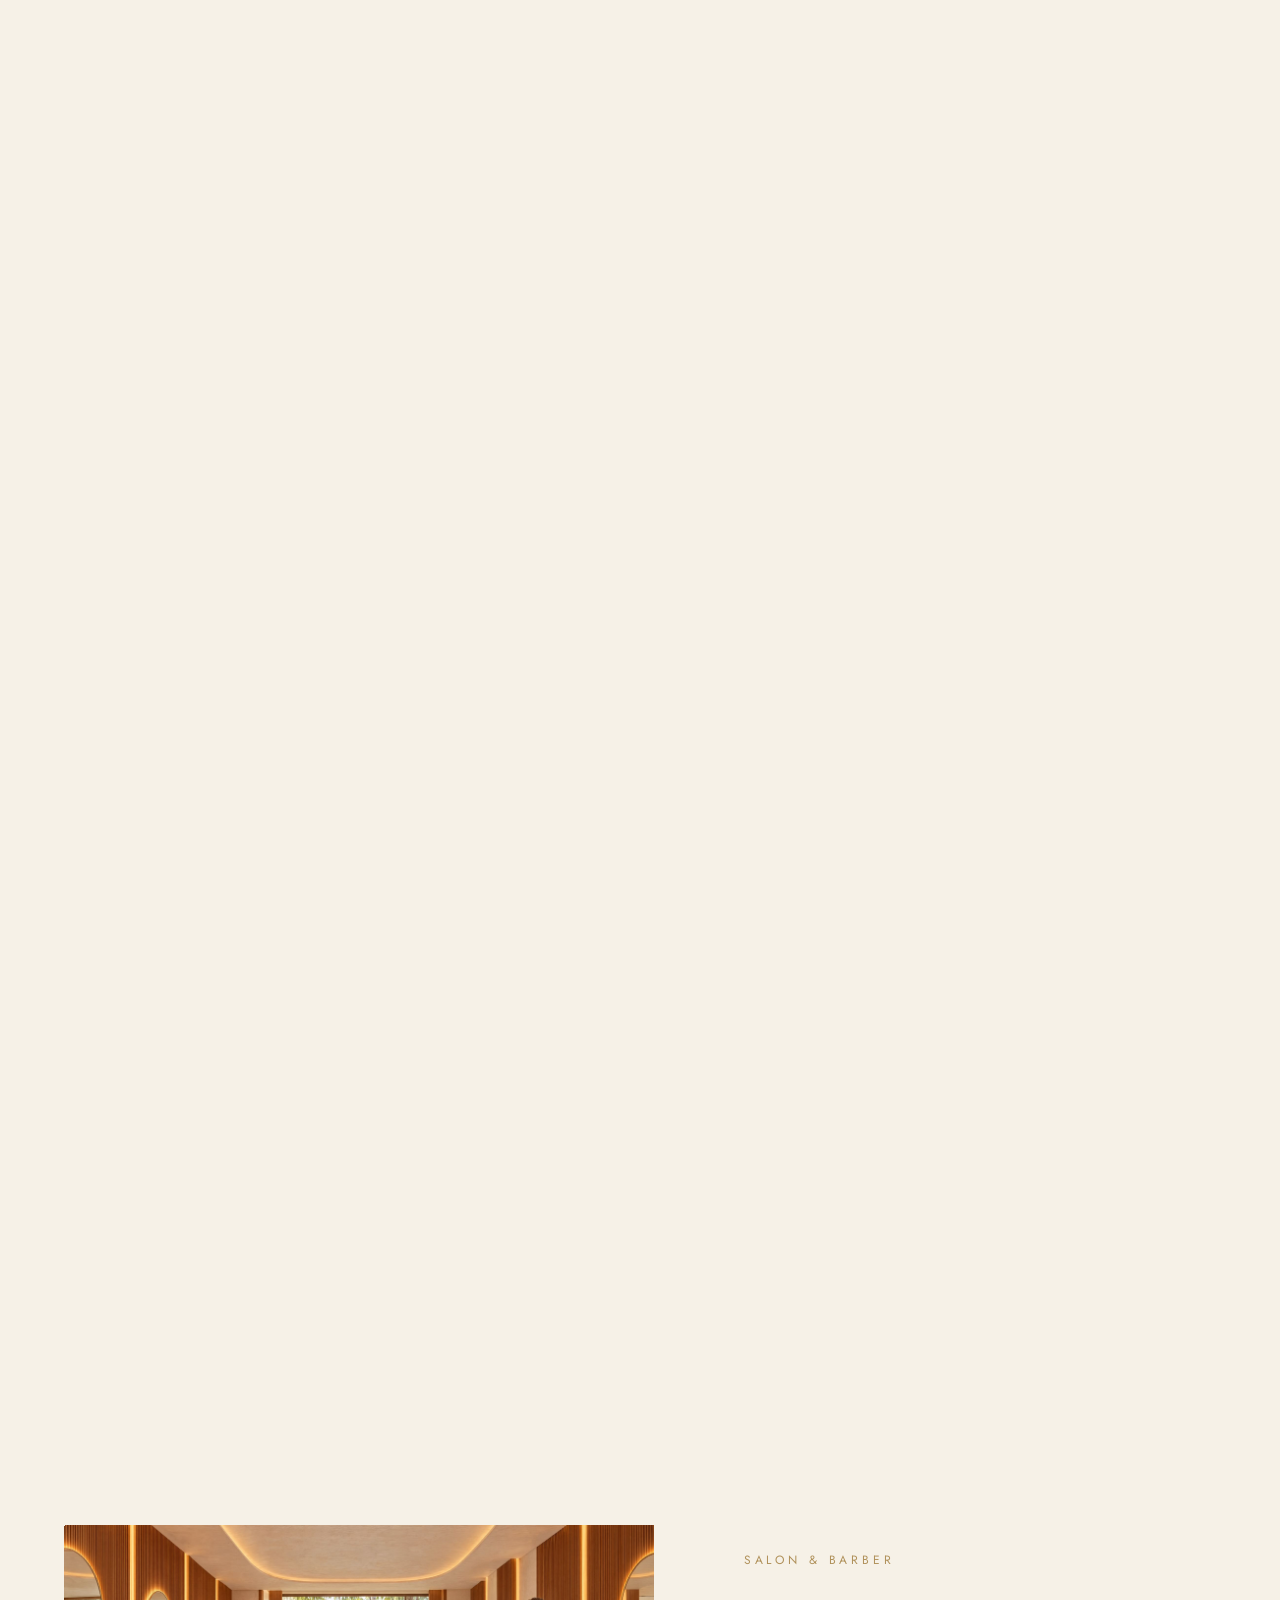
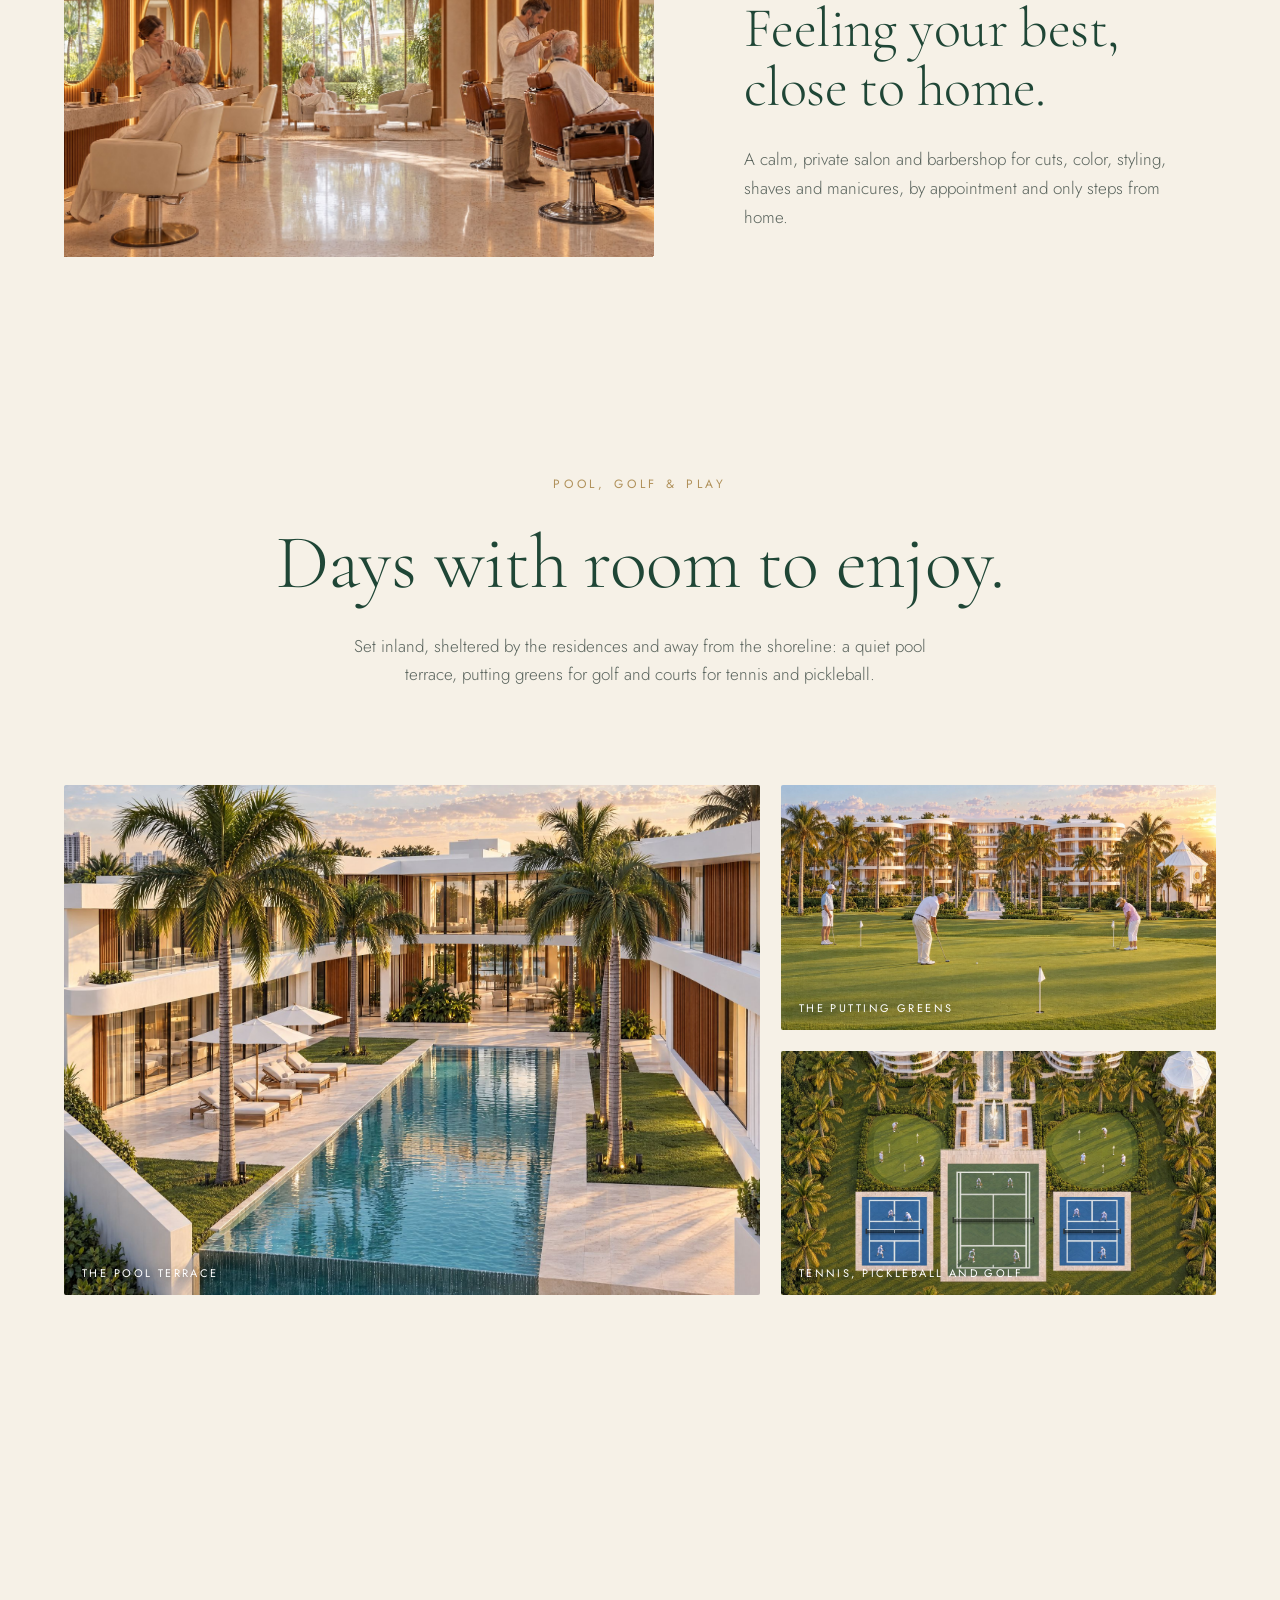
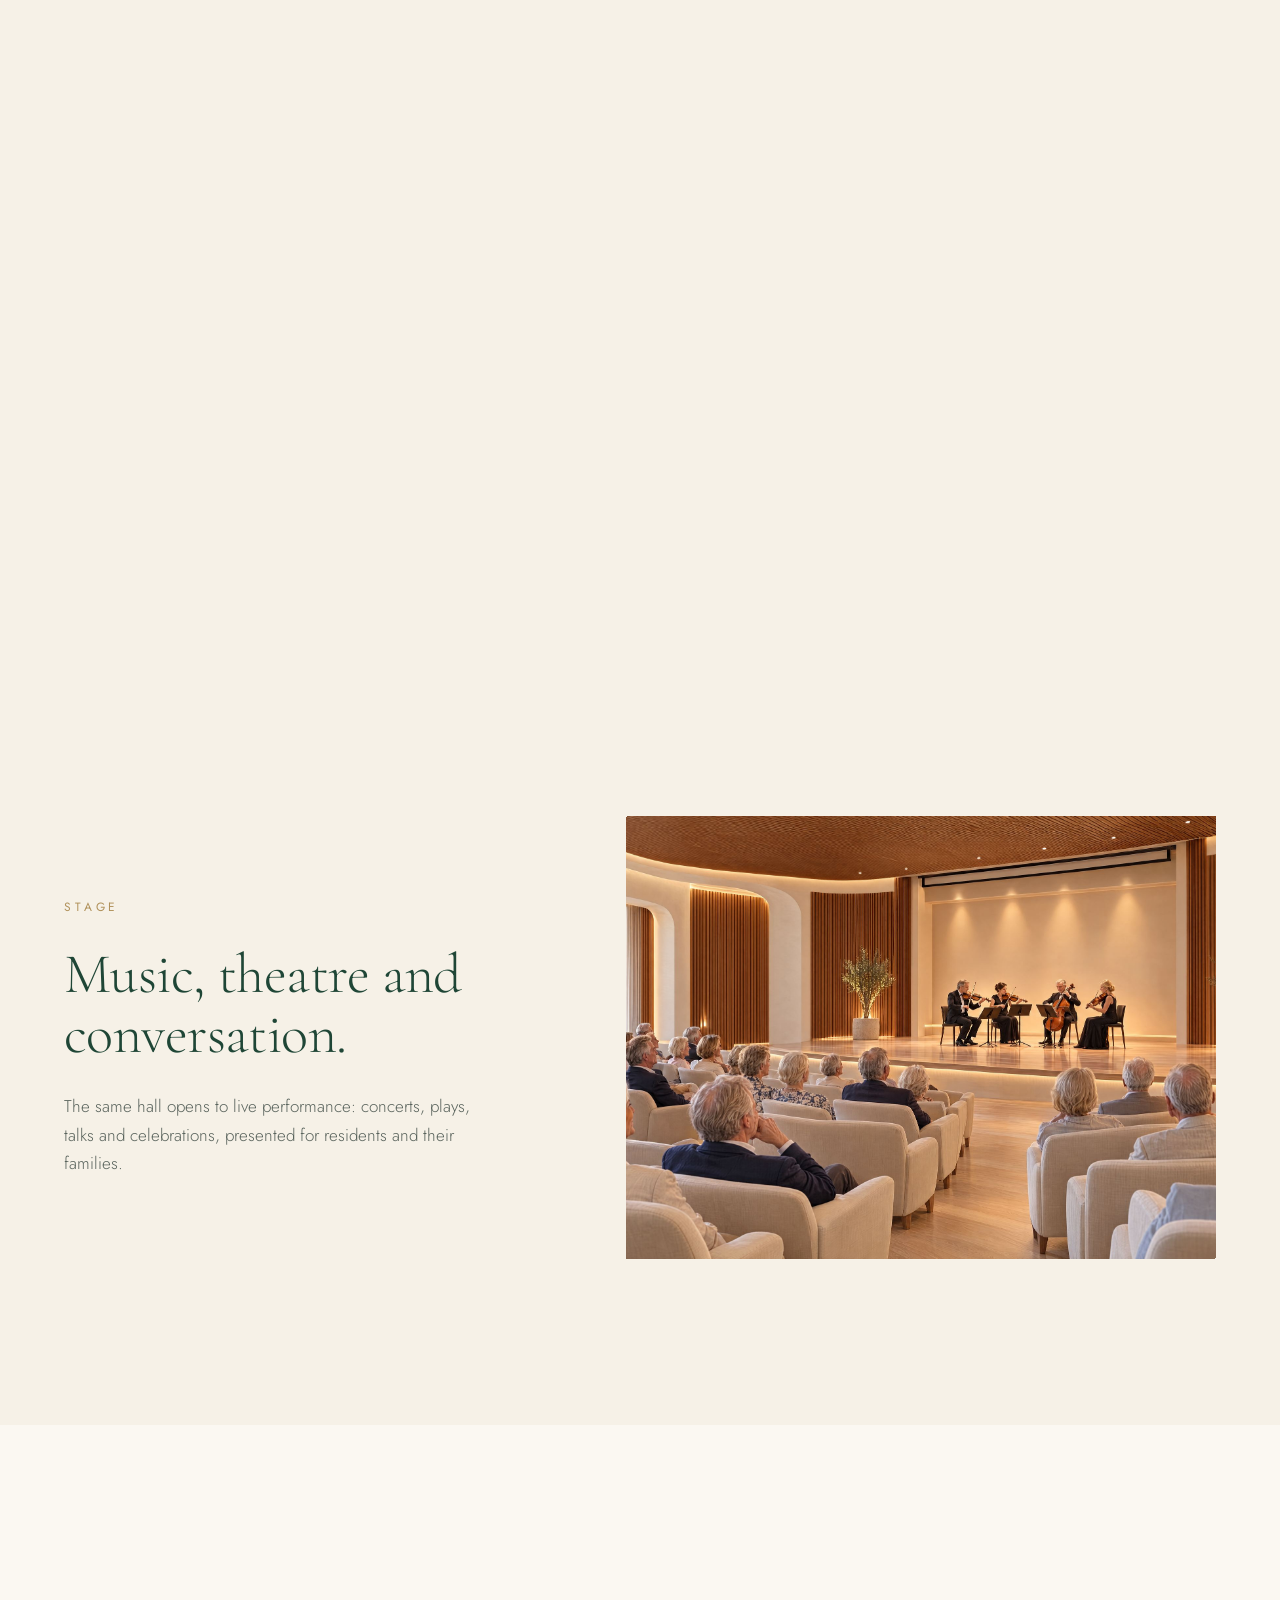
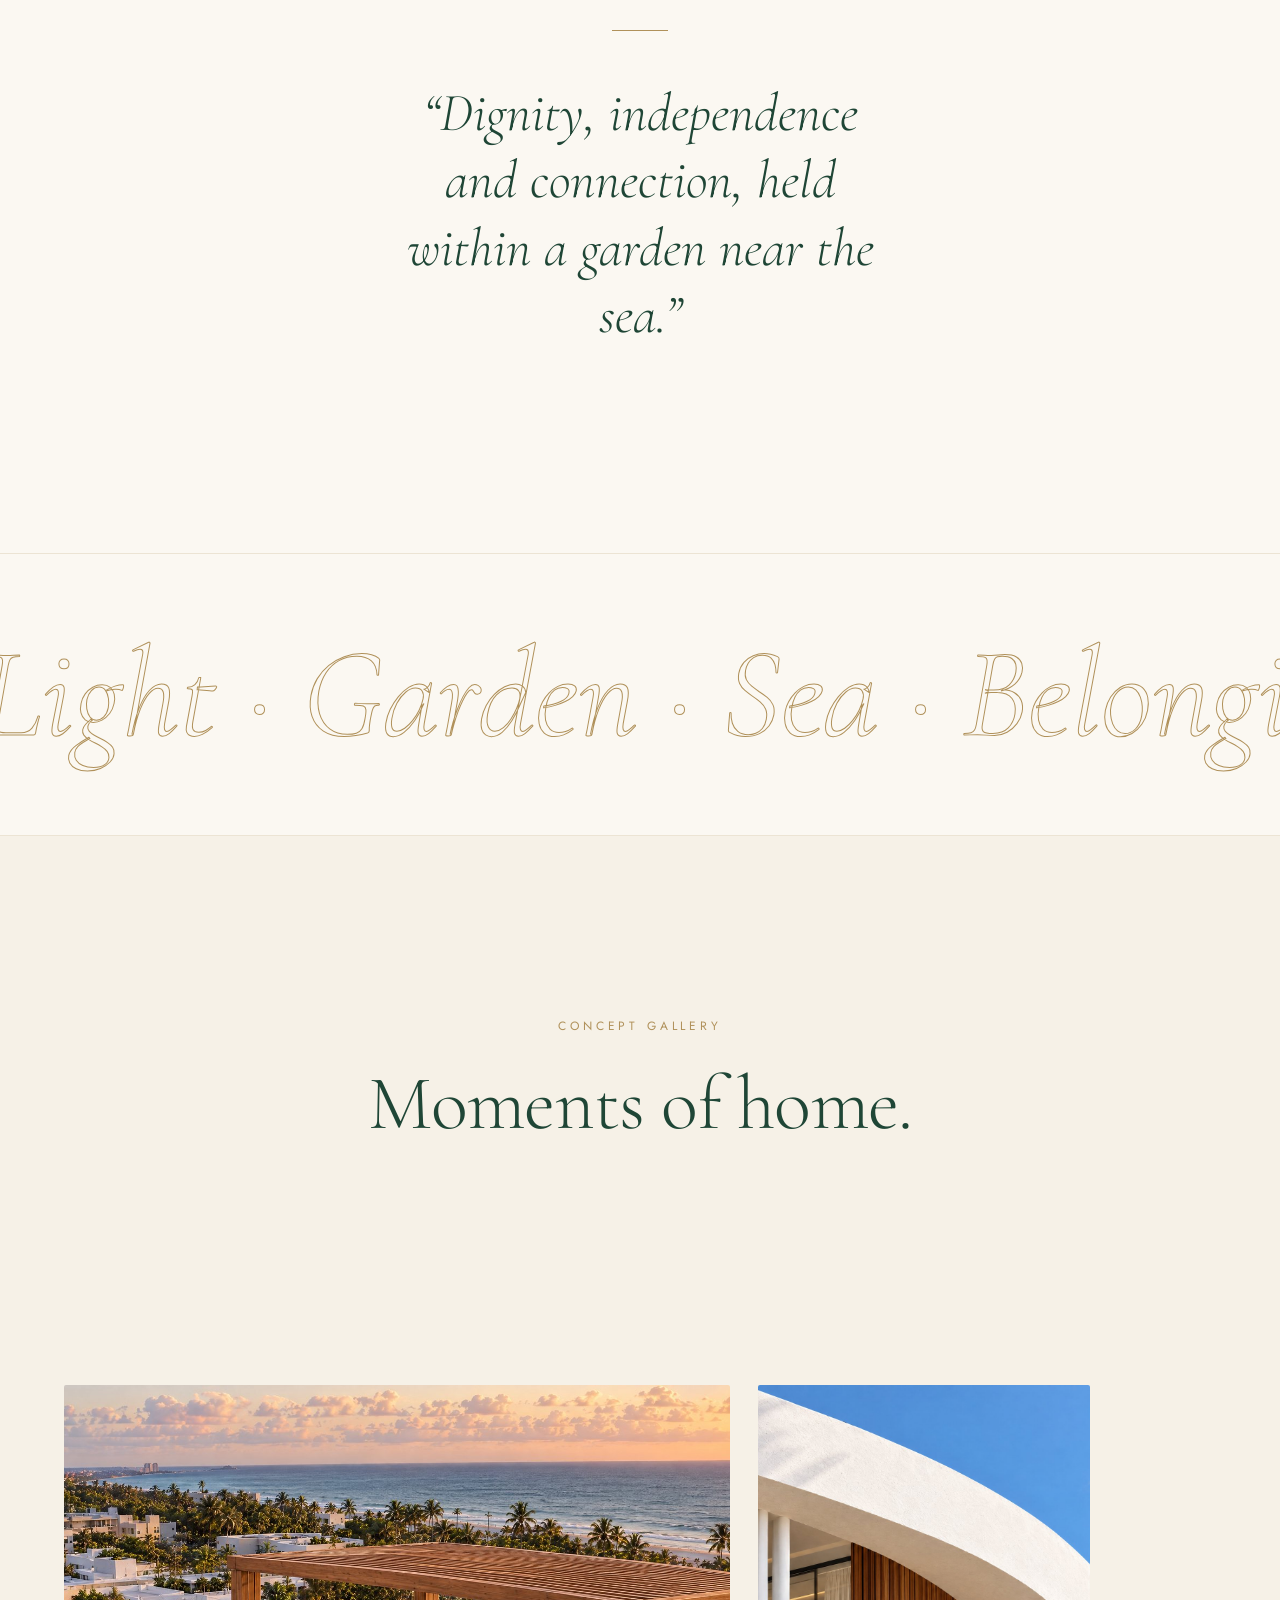
==== commit dda5d18a: "Show the logo briefly over the film; Explore only after it ends The logo and "Explore the Vision" st" ====
--- a/index.html
+++ b/index.html
@@ -25,7 +25,7 @@
   <link href="https://fonts.googleapis.com/css2?family=Cormorant+Garamond:ital,wght@0,300;0,400;0,500;1,300;1,400&family=Jost:wght@300;400;500&display=swap" rel="stylesheet">
   <link rel="preload" as="image" href="/assets/img/aerial.jpg?v=10">
   <link rel="preload" as="image" href="/assets/brand/logo.png?v=2">
-  <link rel="stylesheet" href="/styles.css?v=13">
+  <link rel="stylesheet" href="/styles.css?v=14">
   <script>document.documentElement.classList.add('js');</script>
 </head>
 <body>
@@ -68,7 +68,7 @@
   <section class="hero" id="top">
     <div class="hero__media">
       <img class="hero__poster" src="/assets/img/aerial.jpg?v=10" alt="" aria-hidden="true">
-      <video class="hero__video" id="heroVideo" muted playsinline loop preload="none" poster="/assets/img/aerial.jpg?v=10" aria-hidden="true"
+      <video class="hero__video" id="heroVideo" muted playsinline preload="none" poster="/assets/img/aerial.jpg?v=10" aria-hidden="true"
         data-src="/assets/video/flyover.mp4?v=18" data-src-small="/assets/video/flyover-720.mp4?v=18"></video>
       <div class="hero__veil"></div>
     </div>
@@ -328,6 +328,6 @@
   </div>
 
   <script src="https://cdn.jsdelivr.net/npm/lenis@1.1.13/dist/lenis.min.js" defer></script>
-  <script src="/main.js?v=13" defer></script>
+  <script src="/main.js?v=14" defer></script>
 </body>
 </html>
--- a/styles.css
+++ b/styles.css
@@ -256,18 +256,23 @@
 .is-cinema .label--hero,
 .is-cinema .langswitch--hero,
 .is-cinema .hero__sound { animation: none; opacity: 0; pointer-events: none; }
-.is-cinema .hero__content {
+.is-cinema .hero__content { pointer-events: none; }
+/* The logo greets the film for a moment, then rises away (9 s in all); it
+   returns with "Explore the Vision" only once the film has ended. */
+.hero-intro .hero__content {
   pointer-events: none;
-  animation: cinemaTitle 40s linear forwards; /* duration set to the film's length in main.js */
-}
-.is-cinema .hero__content .btn { opacity: 0; transition: opacity .6s var(--ease); }
-@keyframes cinemaTitle {
-  0% { opacity: 0; transform: translateY(14px); animation-timing-function: var(--ease); }
-  6% { opacity: 1; transform: none; }
-  60% { opacity: 1; transform: none; animation-timing-function: ease-in-out; }
-  94% { opacity: 0; transform: translateY(-8px); }
-  100% { opacity: 0; transform: translateY(-8px); }
-}
+  animation: heroIntro 9s linear forwards;
+}
+.hero-intro .hero__content .btn,
+.is-cinema .hero__content .btn { visibility: hidden; }
+@keyframes heroIntro {
+  0% { opacity: 0; transform: translateY(16px); animation-timing-function: var(--ease); }
+  14% { opacity: 1; transform: none; }
+  66% { opacity: 1; transform: none; animation-timing-function: cubic-bezier(.45, 0, .7, .4); }
+  100% { opacity: 0; transform: translateY(-12vh); }
+}
+.hero-end .hero__content { animation: heroEnd 2.2s var(--ease) .2s both; }
+@keyframes heroEnd { from { opacity: 0; transform: translateY(30px); } to { opacity: 1; transform: none; } }
 .is-cinema .hero__veil { opacity: .15; }
 .is-cinema .topbar { opacity: 0; pointer-events: none; }
 .cinema__bar {
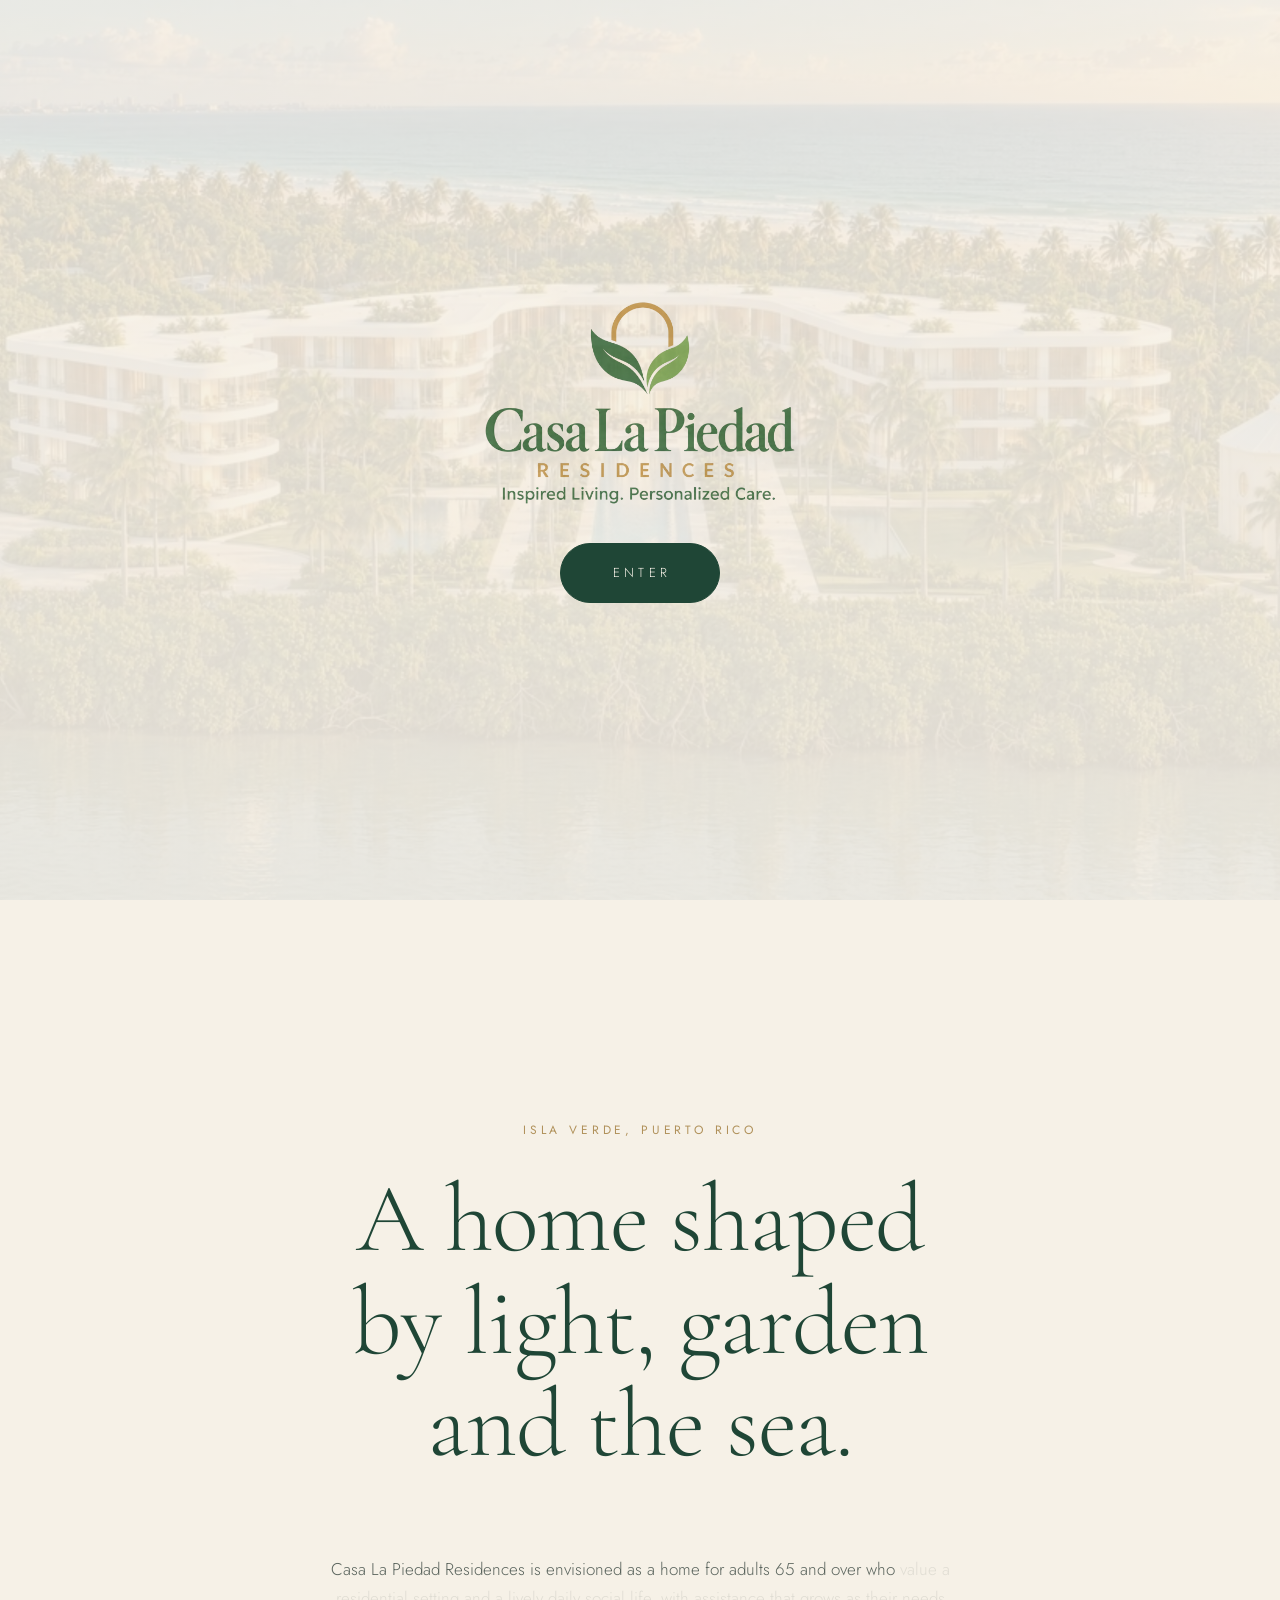
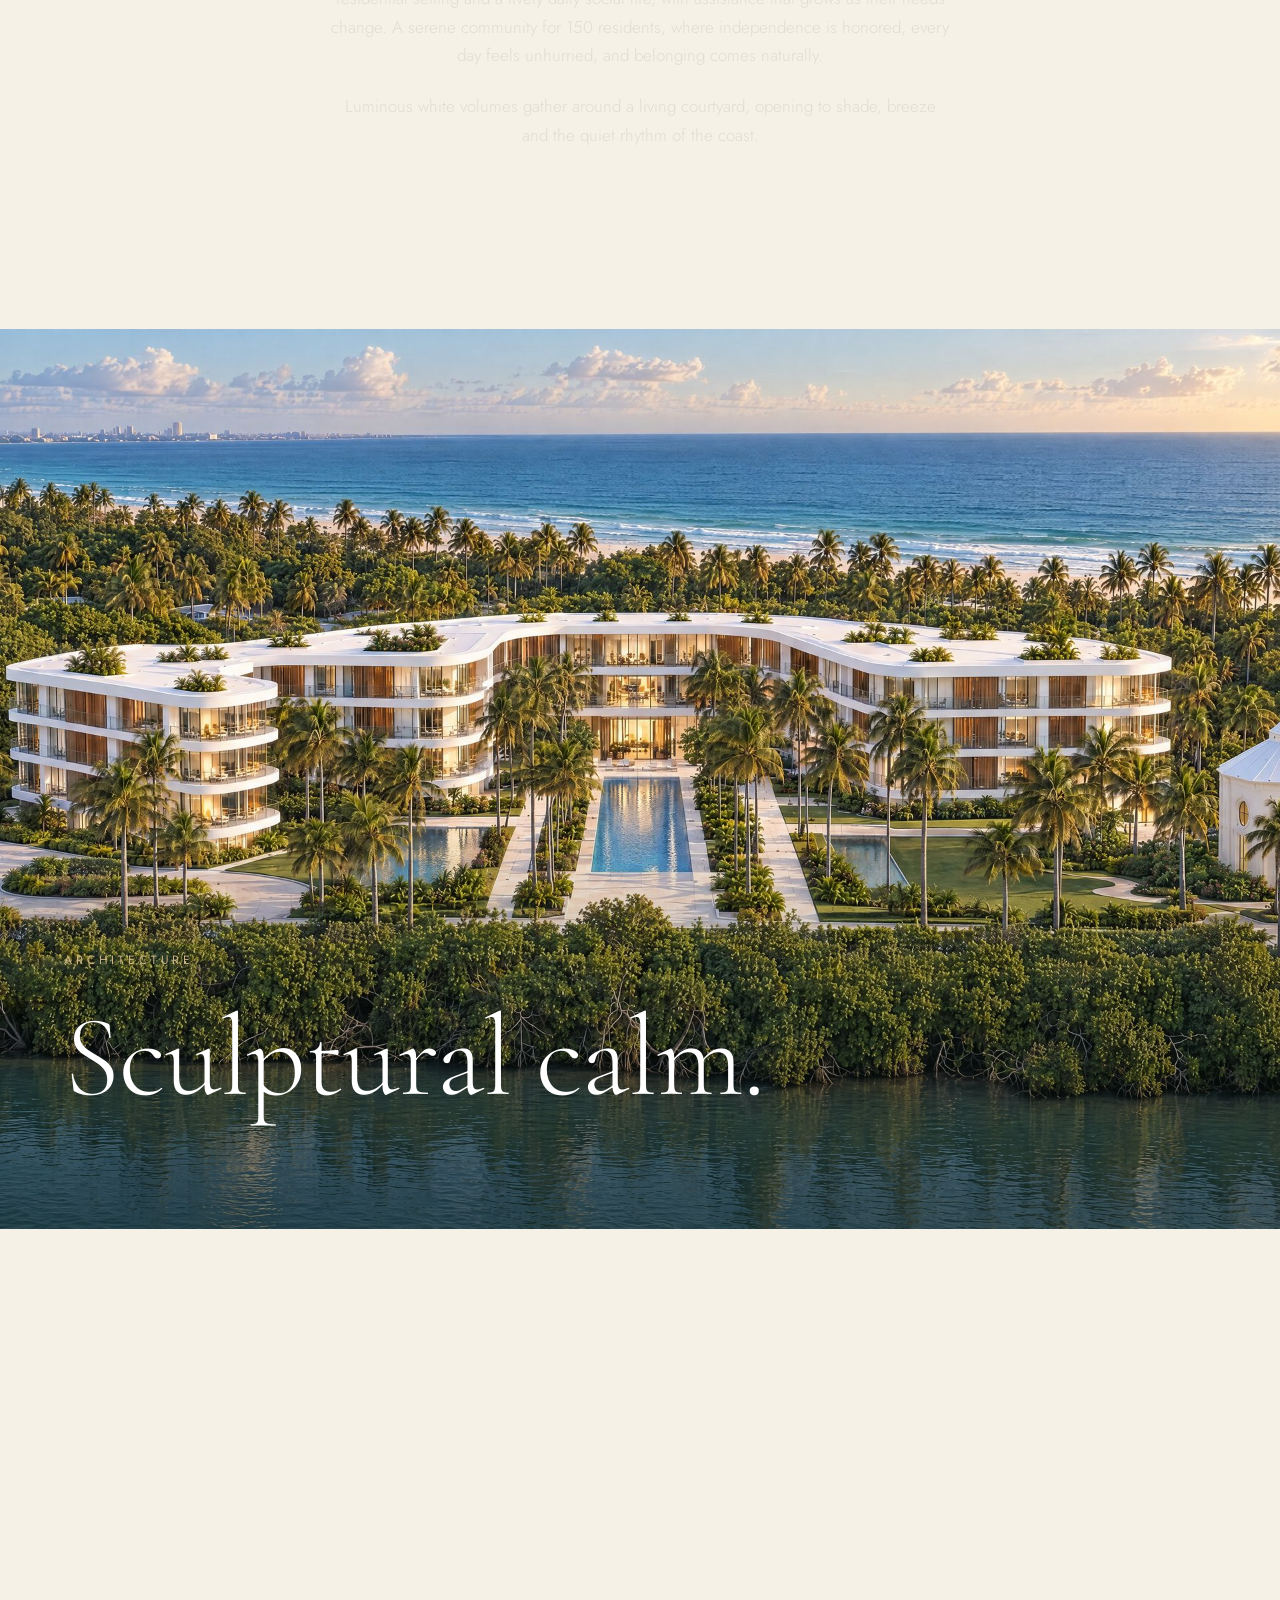
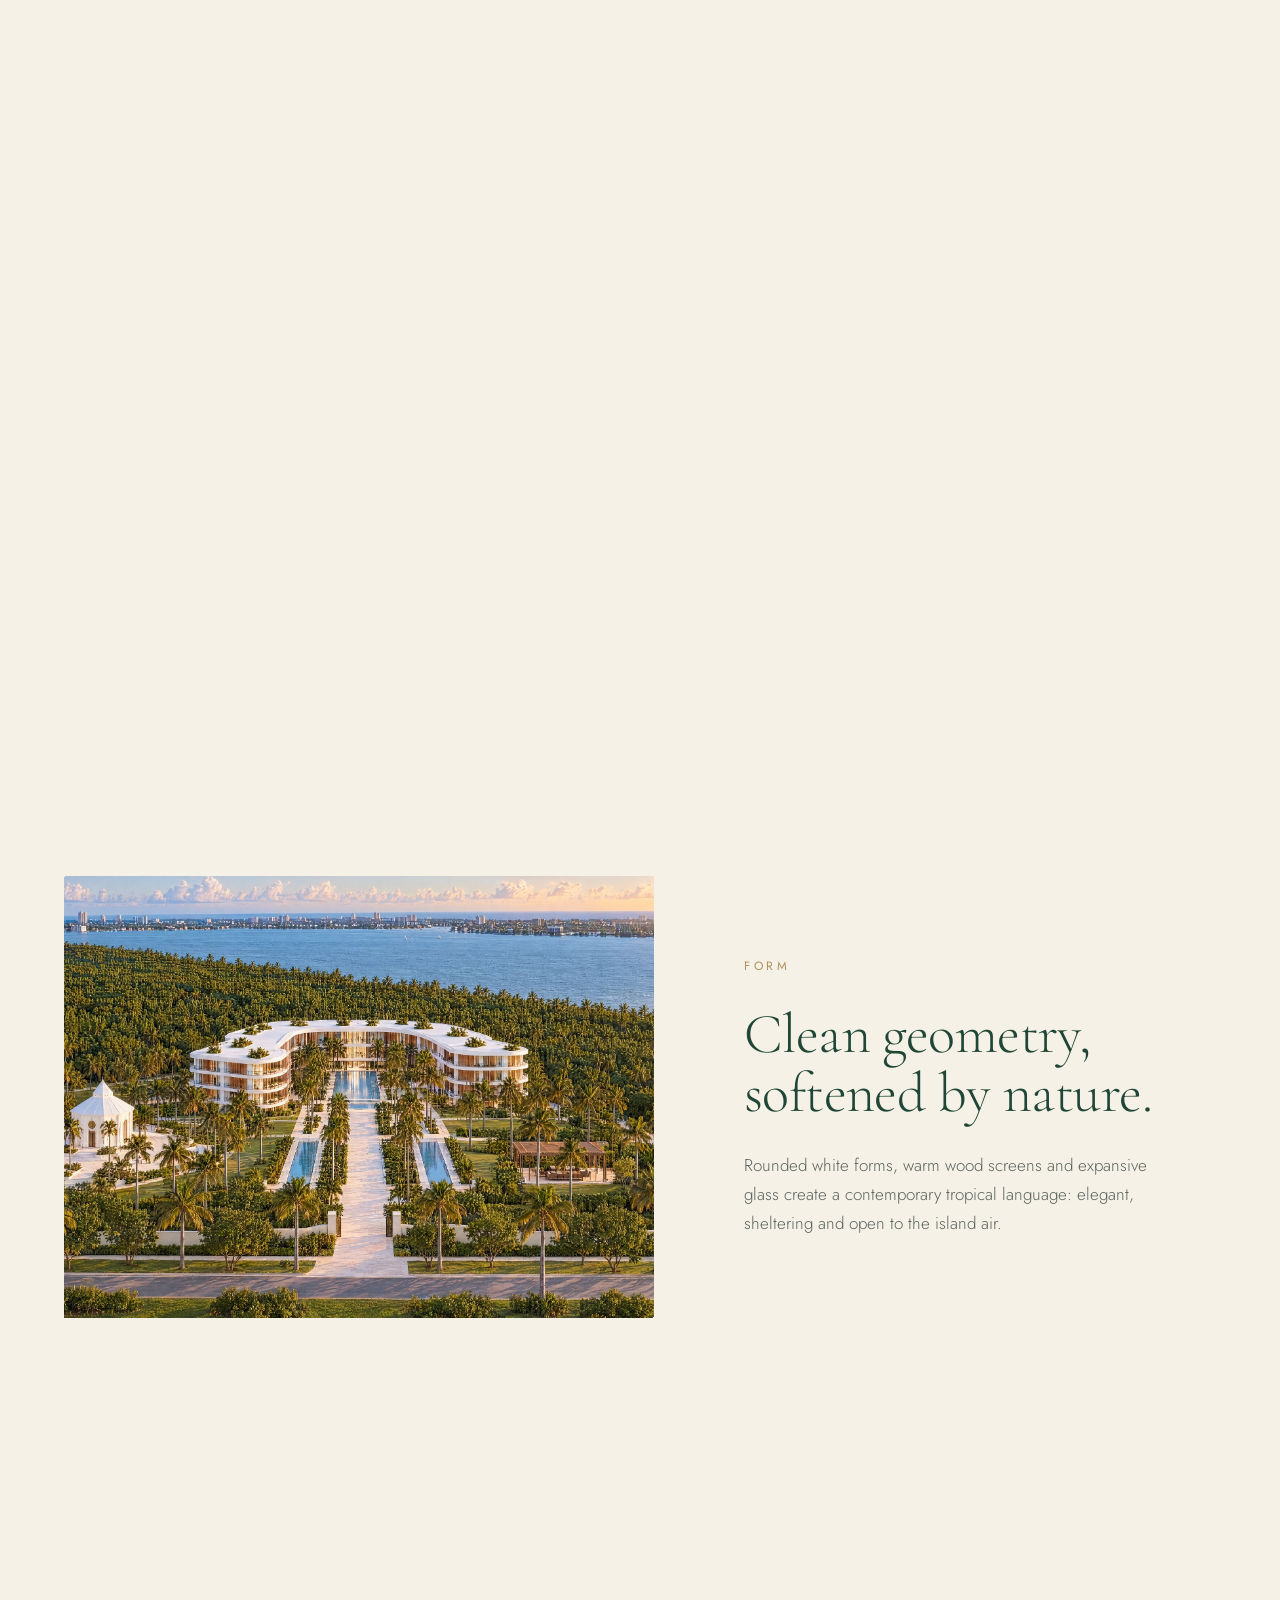
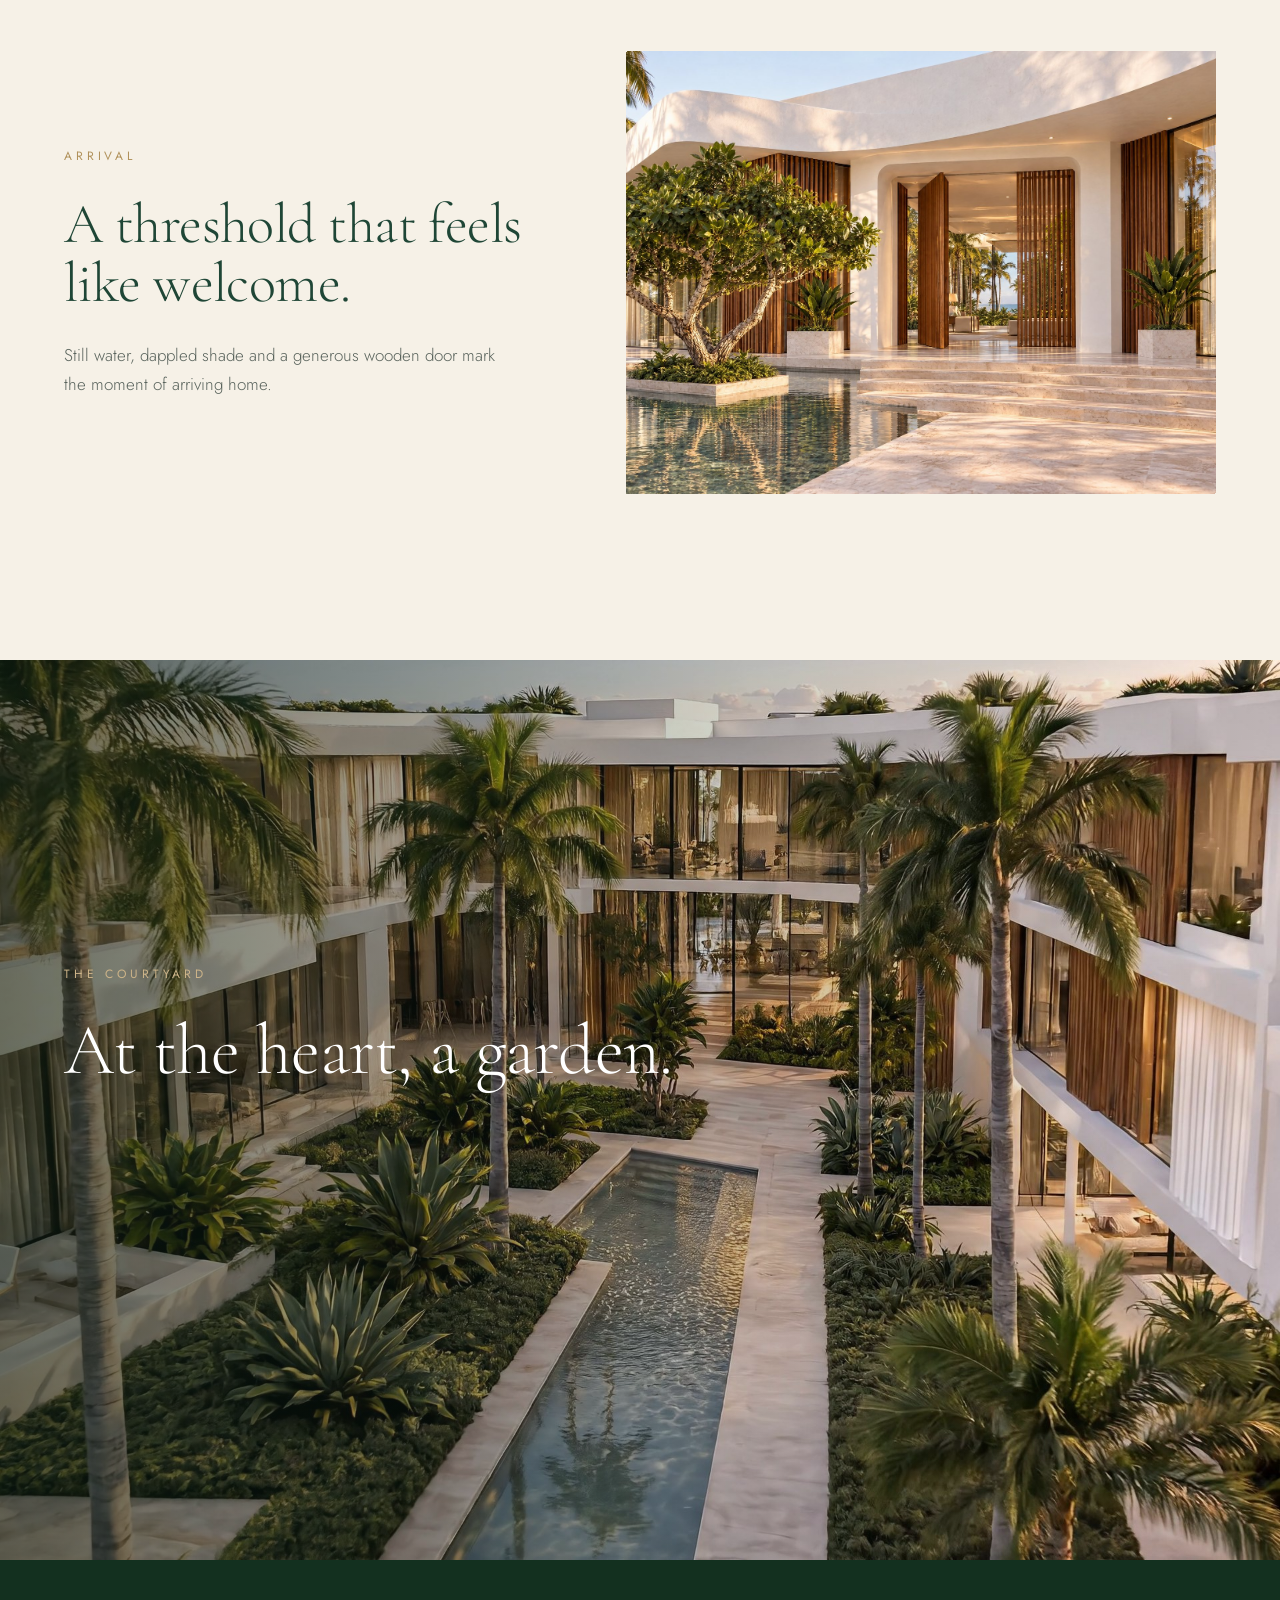
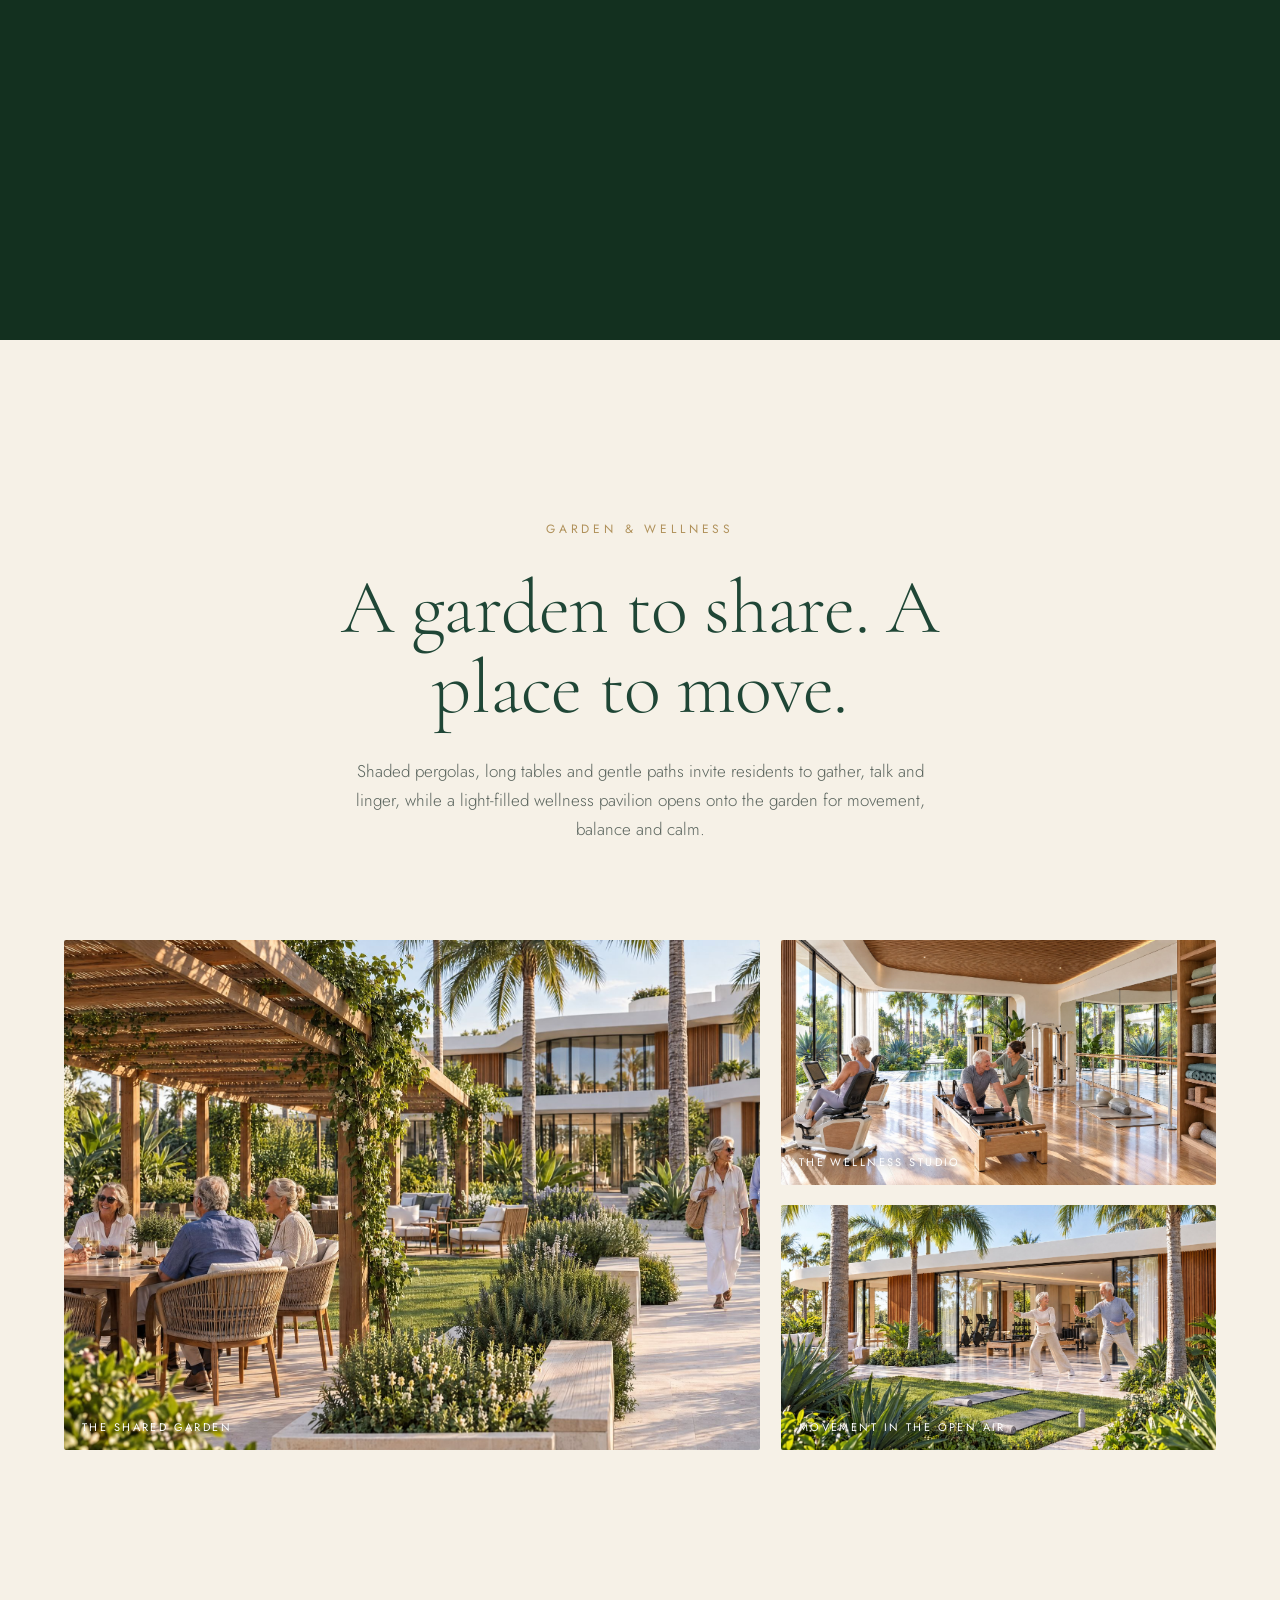
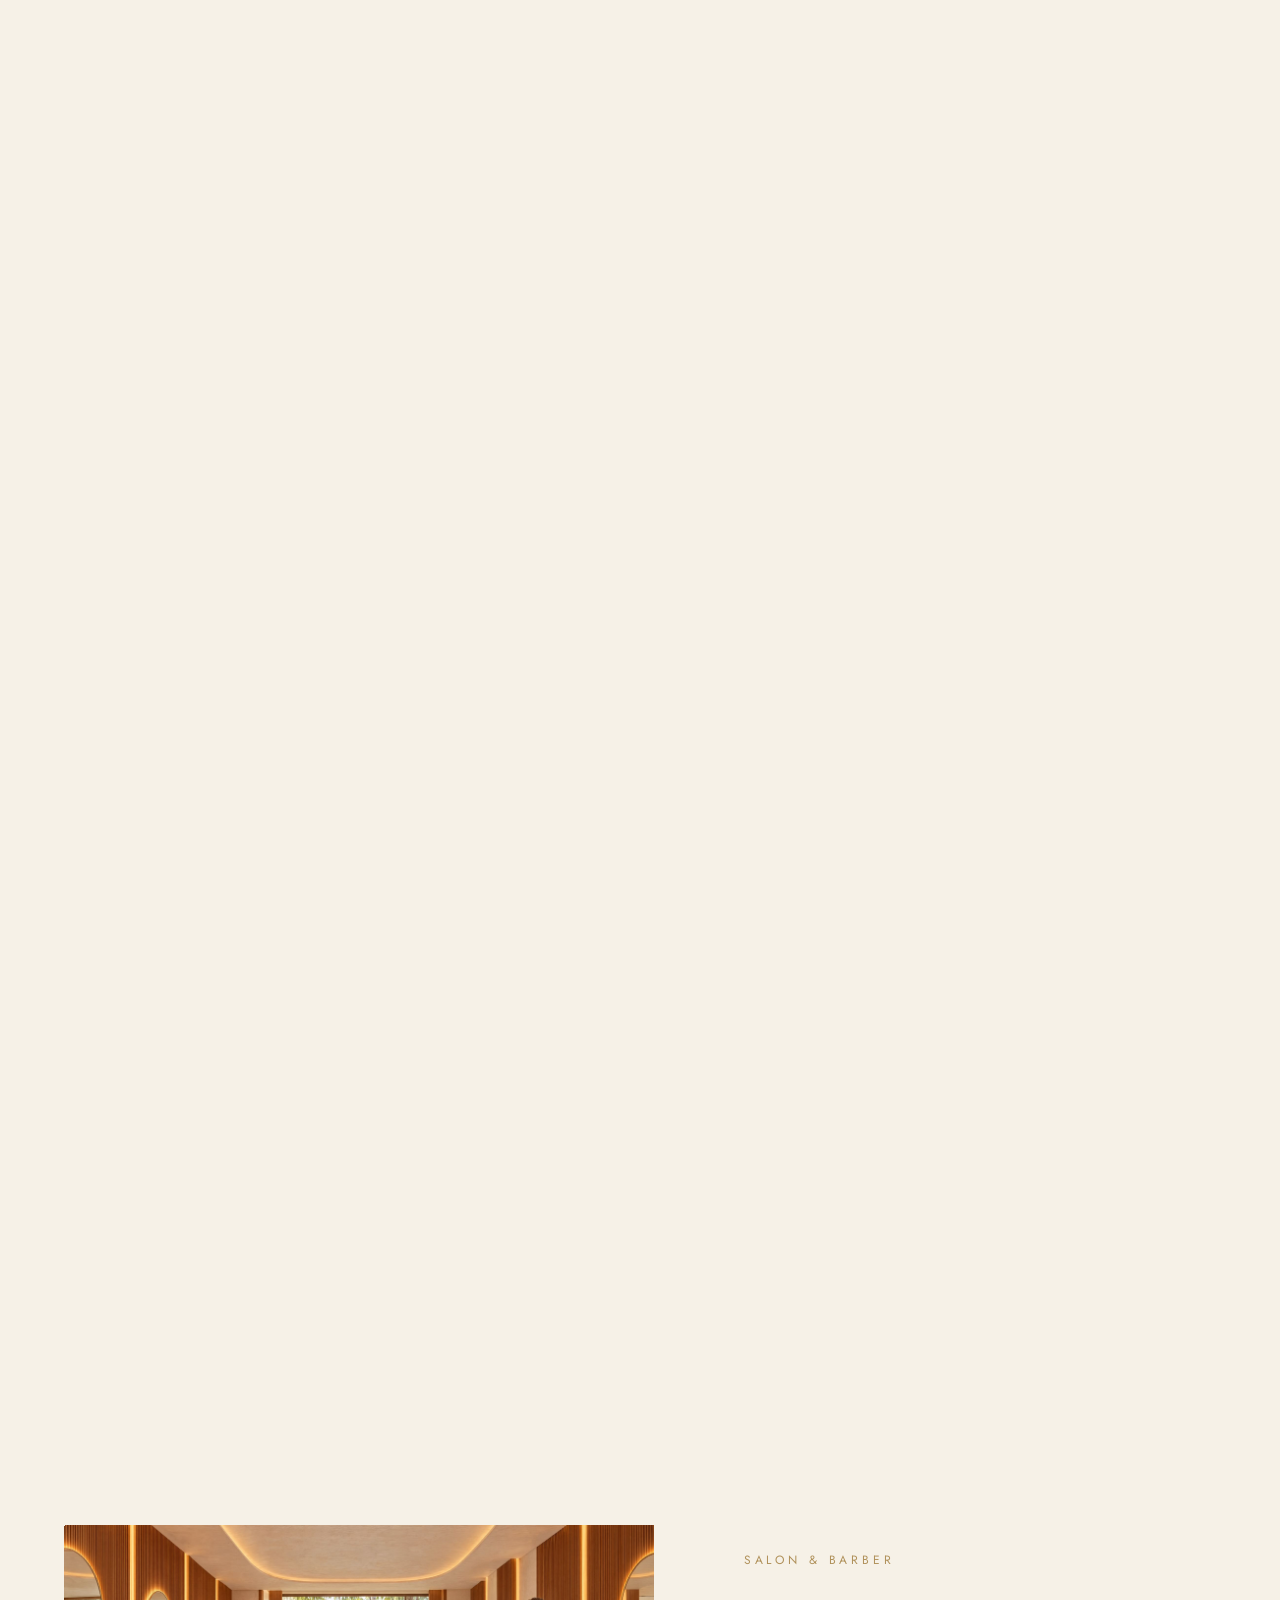
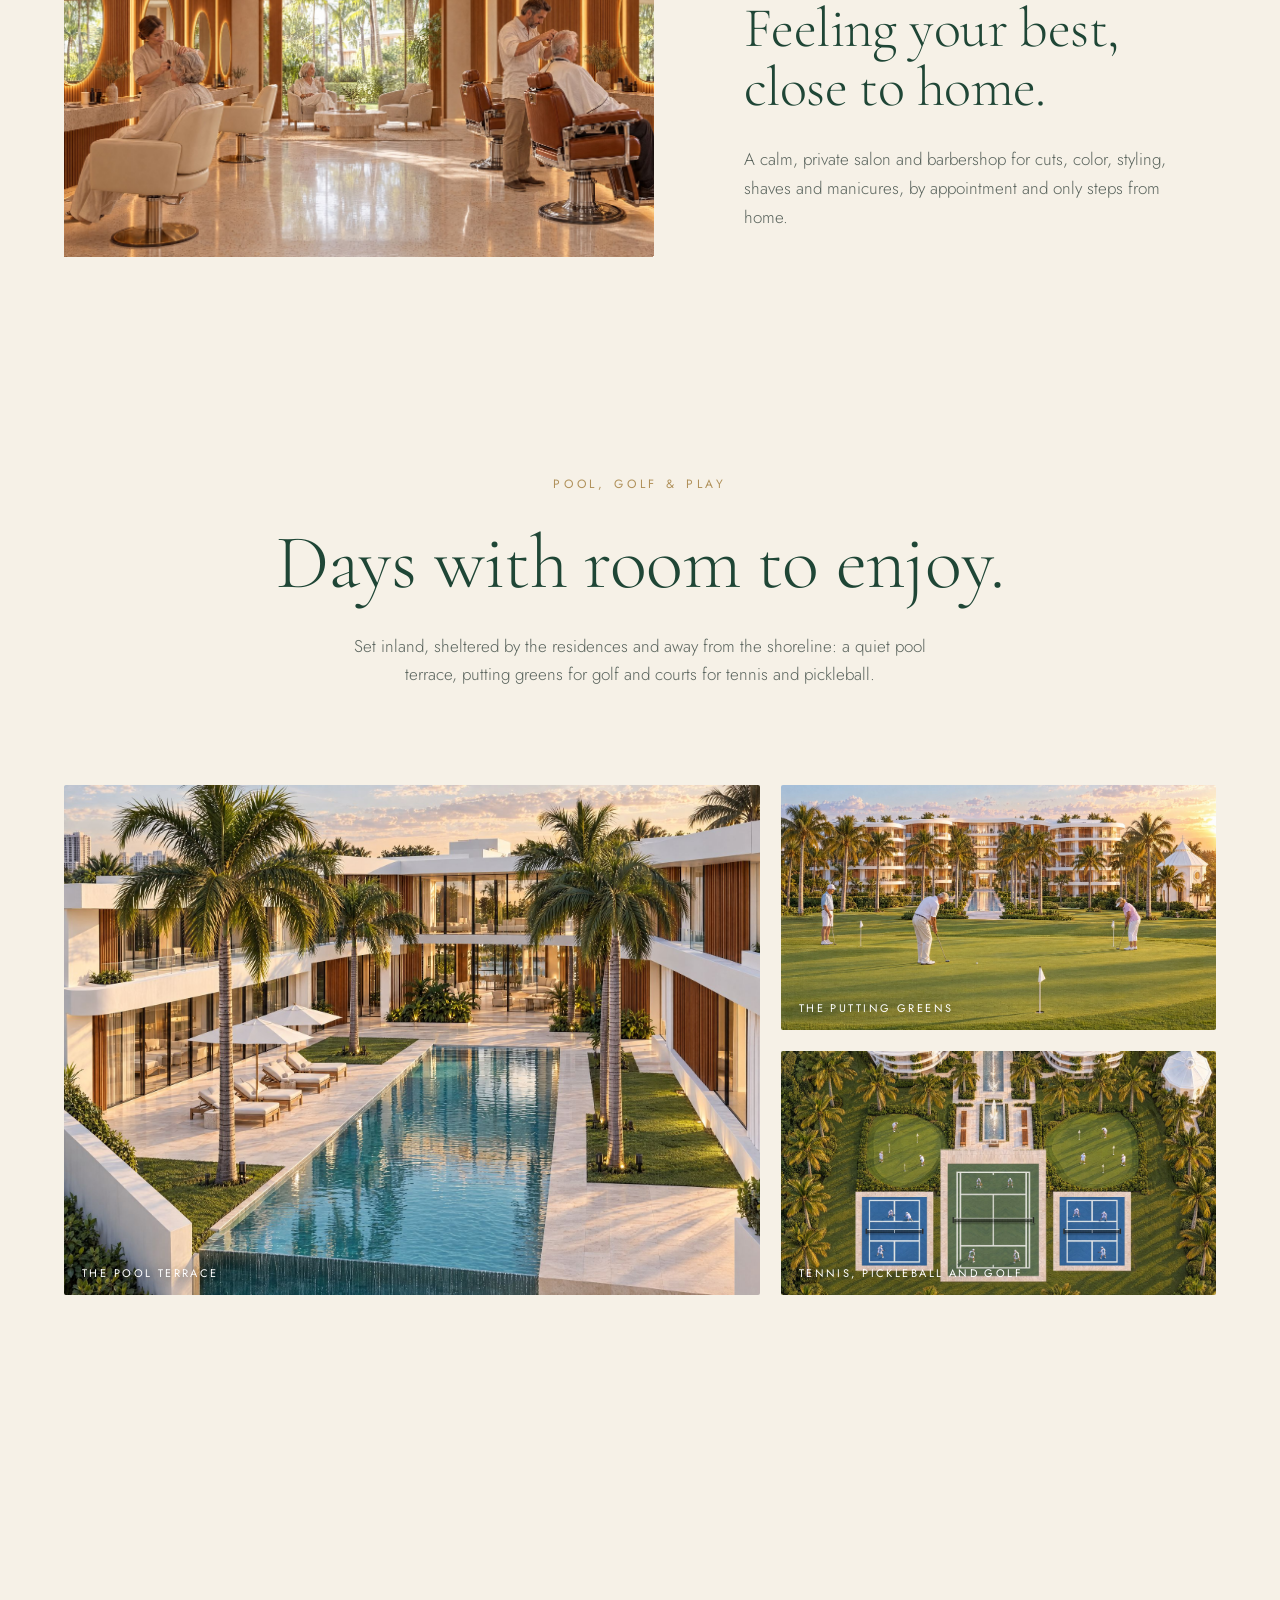
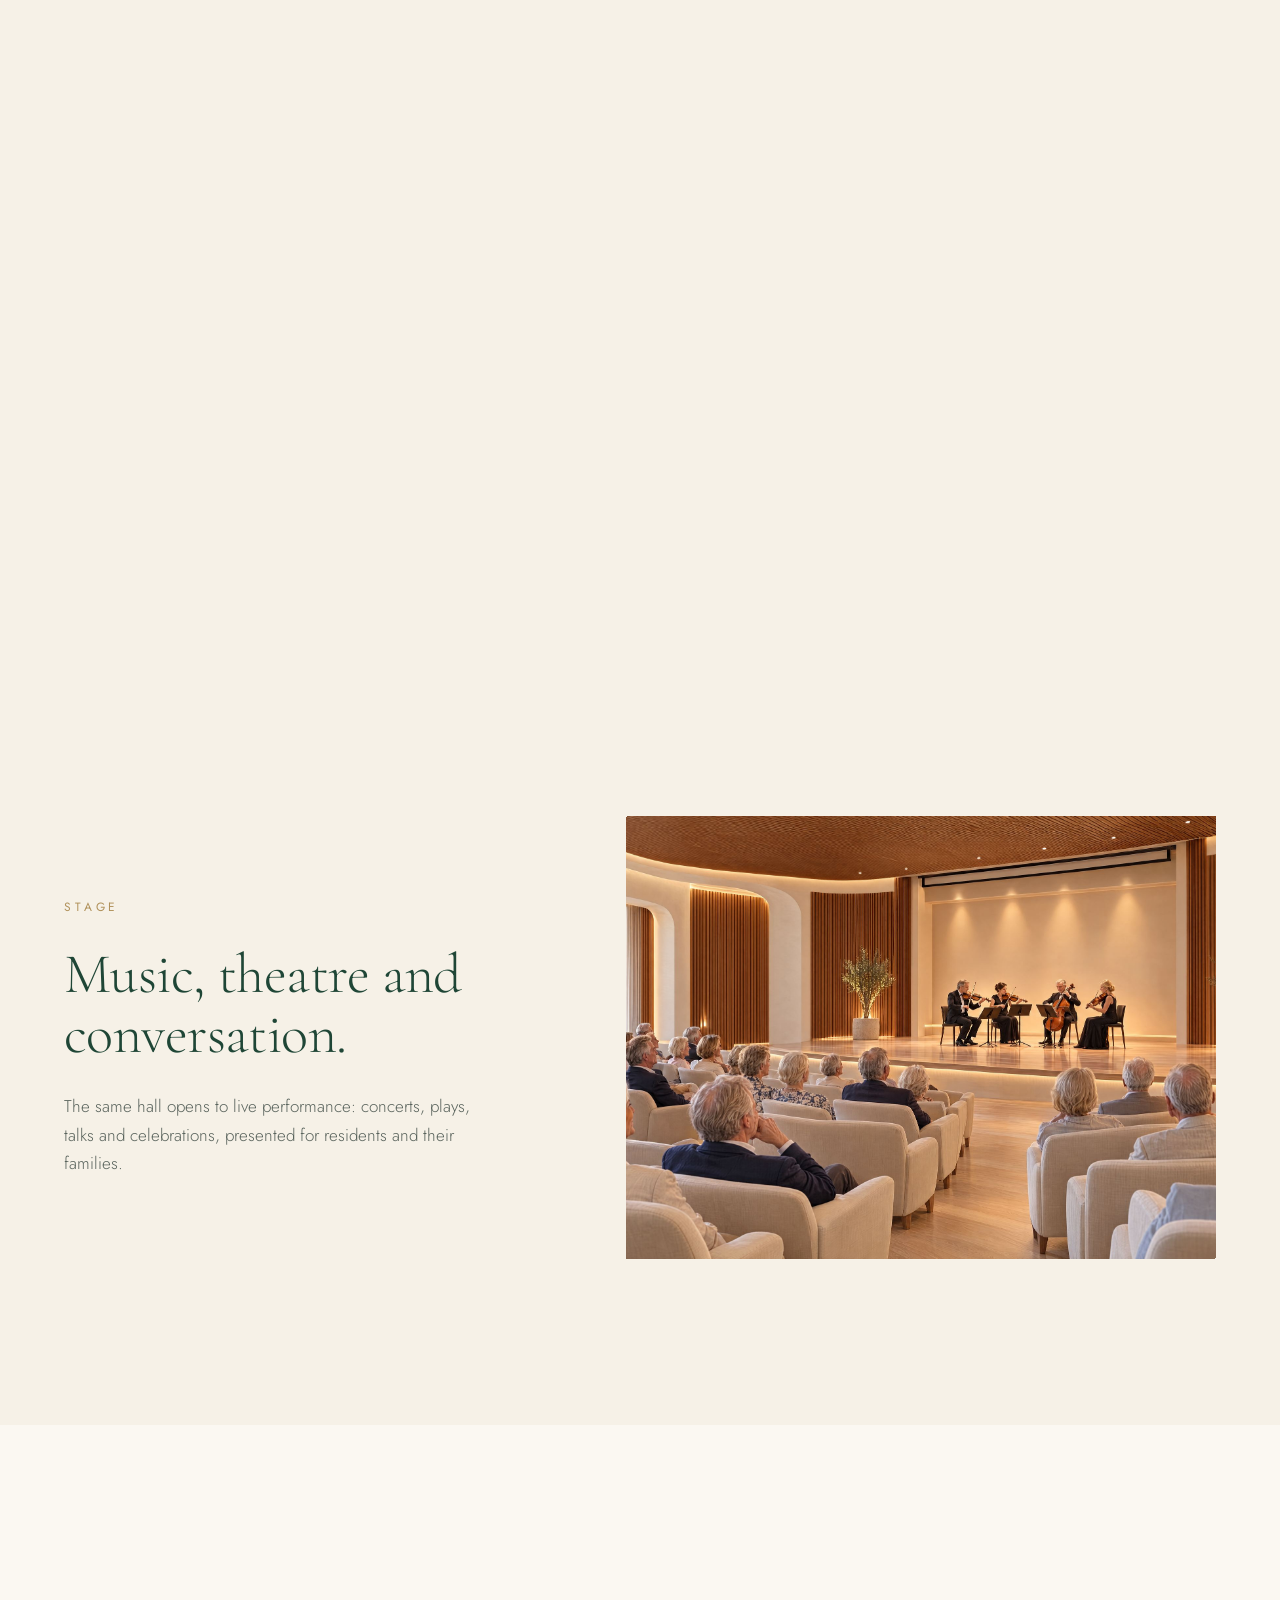
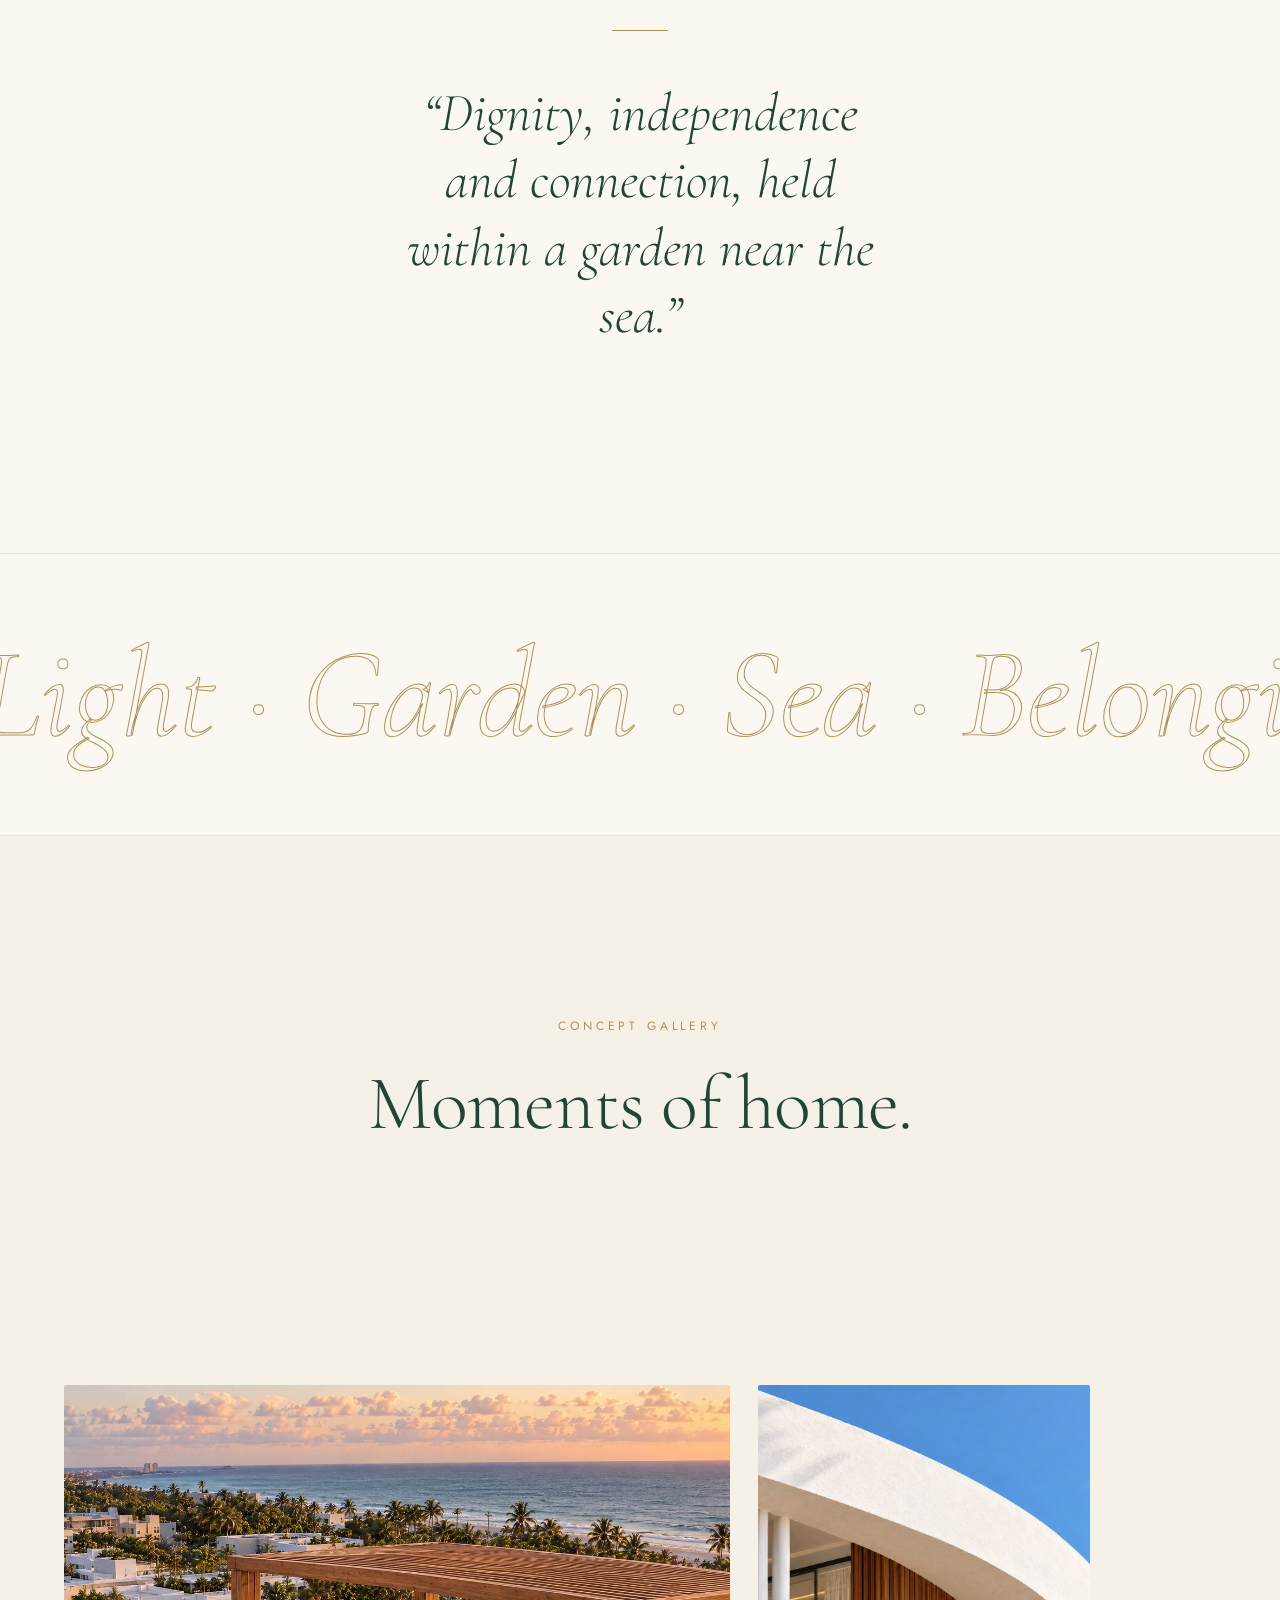
==== commit 4a18e911: "Polish the hero end card after a second review - Replaying from the round button keeps cinema mode e" ====
--- a/index.html
+++ b/index.html
@@ -25,7 +25,7 @@
   <link href="https://fonts.googleapis.com/css2?family=Cormorant+Garamond:ital,wght@0,300;0,400;0,500;1,300;1,400&family=Jost:wght@300;400;500&display=swap" rel="stylesheet">
   <link rel="preload" as="image" href="/assets/img/aerial.jpg?v=10">
   <link rel="preload" as="image" href="/assets/brand/logo.png?v=2">
-  <link rel="stylesheet" href="/styles.css?v=14">
+  <link rel="stylesheet" href="/styles.css?v=16">
   <script>document.documentElement.classList.add('js');</script>
 </head>
 <body>
@@ -84,7 +84,7 @@
     <span class="cinema__bar cinema__bar--top" aria-hidden="true"></span>
     <span class="cinema__bar cinema__bar--bottom" aria-hidden="true"></span>
     <button class="cinema__skip" id="cinemaSkip" type="button" data-i18n="cinema.skip">Skip film</button>
-    <p class="label label--hero" data-i18n="label">Conceptual vision · Casa La Piedad, Isla Verde</p>
+    <p class="label label--hero" data-i18n="label">Conceptual vision&nbsp;· Casa&nbsp;La&nbsp;Piedad,&nbsp;Isla&nbsp;Verde</p>
     <button class="hero__sound" id="motionToggle" type="button" aria-pressed="false" data-i18n-aria="hero.pause" aria-label="Pause film">
       <span class="pause-icon" aria-hidden="true"></span>
     </button>
@@ -314,7 +314,7 @@
   <footer class="closing">
     <img src="/assets/brand/logo.png?v=2" alt="Casa La Piedad Residences. Inspired Living. Personalized Care." class="closing__logo" loading="lazy">
     <p class="closing__line" data-i18n="closing">A serene, modern place to call home.</p>
-    <p class="label" data-i18n="label">Conceptual vision · Casa La Piedad, Isla Verde</p>
+    <p class="label" data-i18n="label">Conceptual vision&nbsp;· Casa&nbsp;La&nbsp;Piedad,&nbsp;Isla&nbsp;Verde</p>
     <p class="fineprint" data-i18n="disclaimer">All imagery is conceptual and illustrates proposed architecture. It does not depict an existing, approved or permitted development. Architectural inspiration: Casa La Piedad by Cotaparedes Arquitectos.</p>
   </footer>
 
@@ -328,6 +328,6 @@
   </div>
 
   <script src="https://cdn.jsdelivr.net/npm/lenis@1.1.13/dist/lenis.min.js" defer></script>
-  <script src="/main.js?v=14" defer></script>
+  <script src="/main.js?v=16" defer></script>
 </body>
 </html>
--- a/styles.css
+++ b/styles.css
@@ -266,7 +266,7 @@
 .hero-intro .hero__content .btn,
 .is-cinema .hero__content .btn { visibility: hidden; }
 @keyframes heroIntro {
-  0% { opacity: 0; transform: translateY(16px); animation-timing-function: var(--ease); }
+  0% { opacity: 0; transform: translateY(16px); animation-timing-function: cubic-bezier(.22, .61, .36, 1); }
   14% { opacity: 1; transform: none; }
   66% { opacity: 1; transform: none; animation-timing-function: cubic-bezier(.45, 0, .7, .4); }
   100% { opacity: 0; transform: translateY(-12vh); }
@@ -304,9 +304,9 @@
   cursor: pointer;
   opacity: 0;
   pointer-events: none;
-  transition: opacity 1s var(--ease) .8s;
-}
-.is-cinema .cinema__skip { opacity: 1; pointer-events: auto; }
+  transition: opacity .4s var(--ease);
+}
+.is-cinema .cinema__skip { opacity: 1; pointer-events: auto; transition: opacity 1s var(--ease) .8s; }
 .cinema__skip:hover { background: rgba(0, 0, 0, .35); }
 
 /* Intro */
@@ -747,9 +747,16 @@
   .gallery__grid { grid-template-columns: 1fr; grid-auto-rows: 72vw; }
   .tile--wide { grid-column: span 1; }
   .tile::after { opacity: 1; transform: none; }
-  .label--hero { right: var(--gutter); bottom: 72px; font-size: 10px; letter-spacing: .18em; }
+  .label--hero { right: var(--gutter); bottom: 72px; padding-right: 54px; font-size: 10px; letter-spacing: .18em; text-wrap: balance; }
   .closing { padding-bottom: 96px; }
   .btn { padding: 16px 30px; }
+}
+
+/* Phones held sideways: the logo and "Explore the Vision" fit on one screen. */
+@media (max-height: 500px) and (orientation: landscape) {
+  .hero { min-height: 0; }
+  .hero__logo { width: auto; height: 30vh; }
+  .hero__content .btn { margin-top: 18px; }
 }
 
 @media (prefers-reduced-motion: reduce) {
